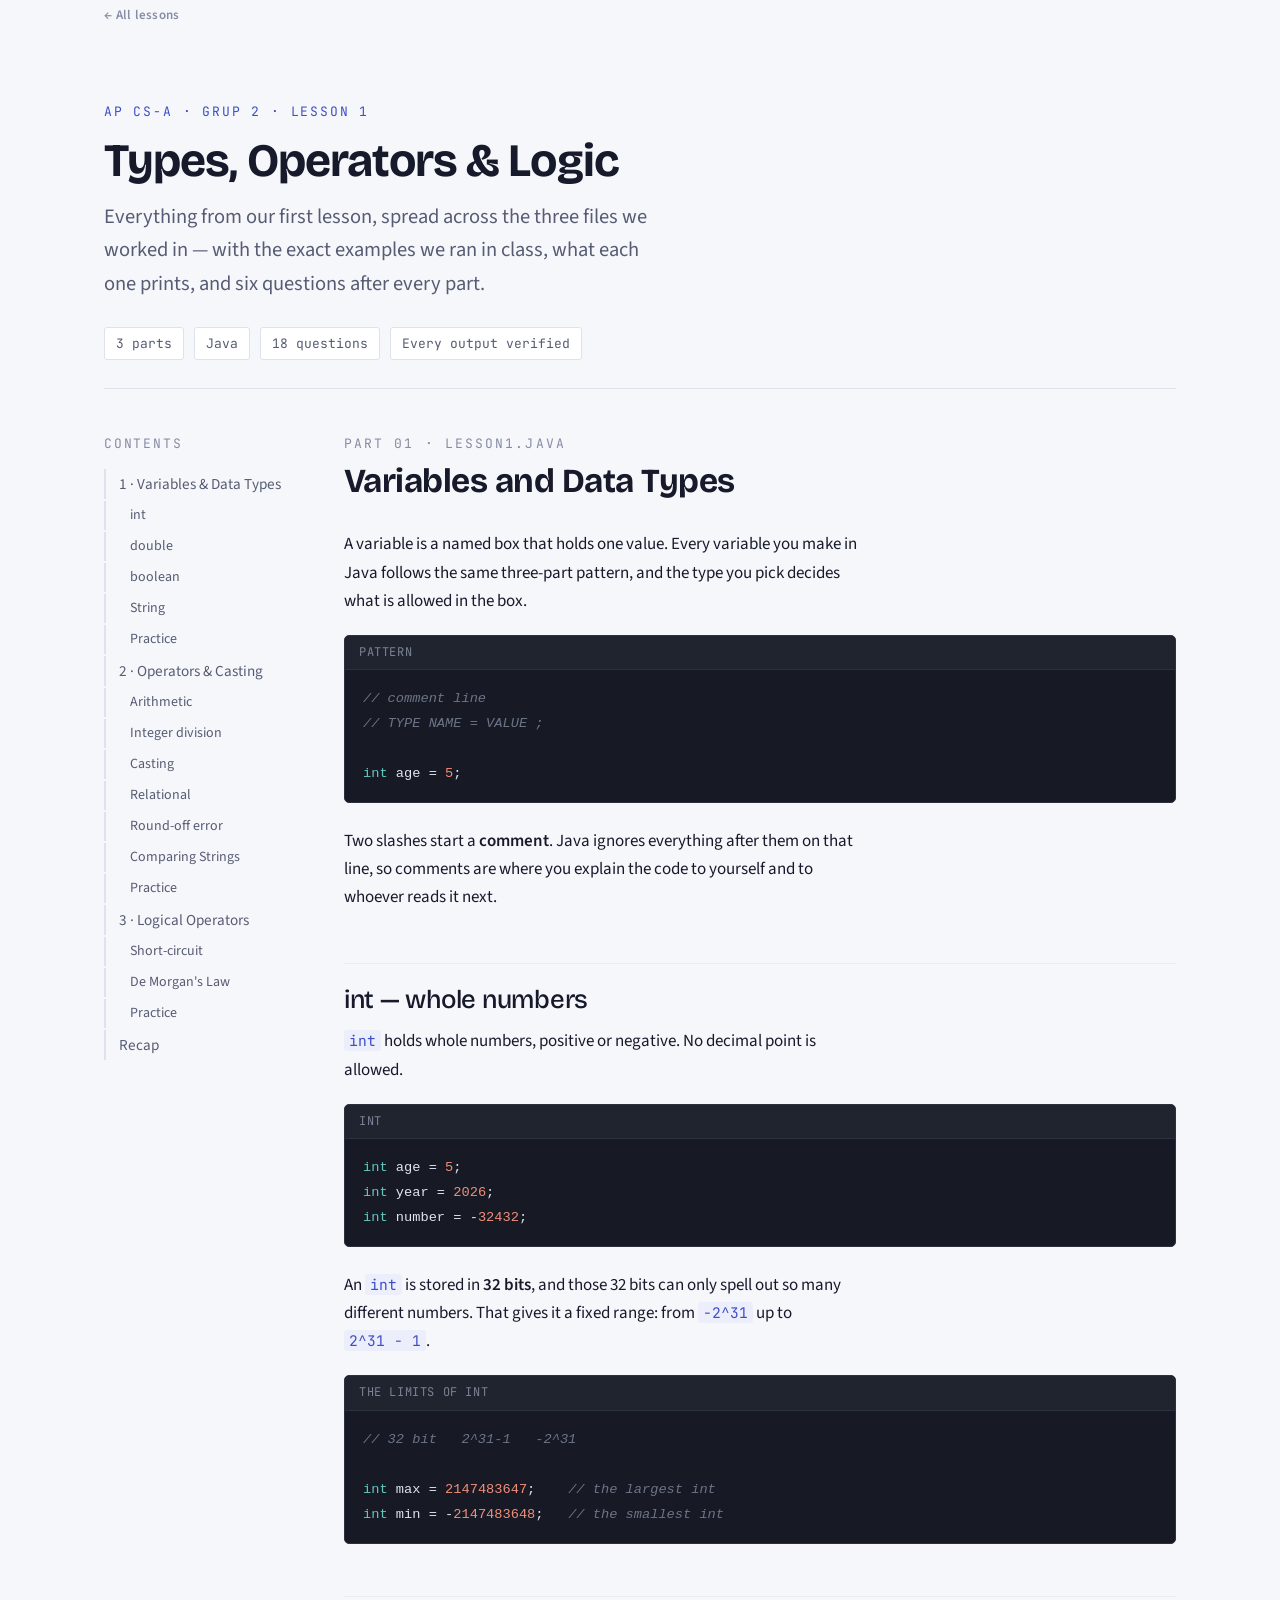
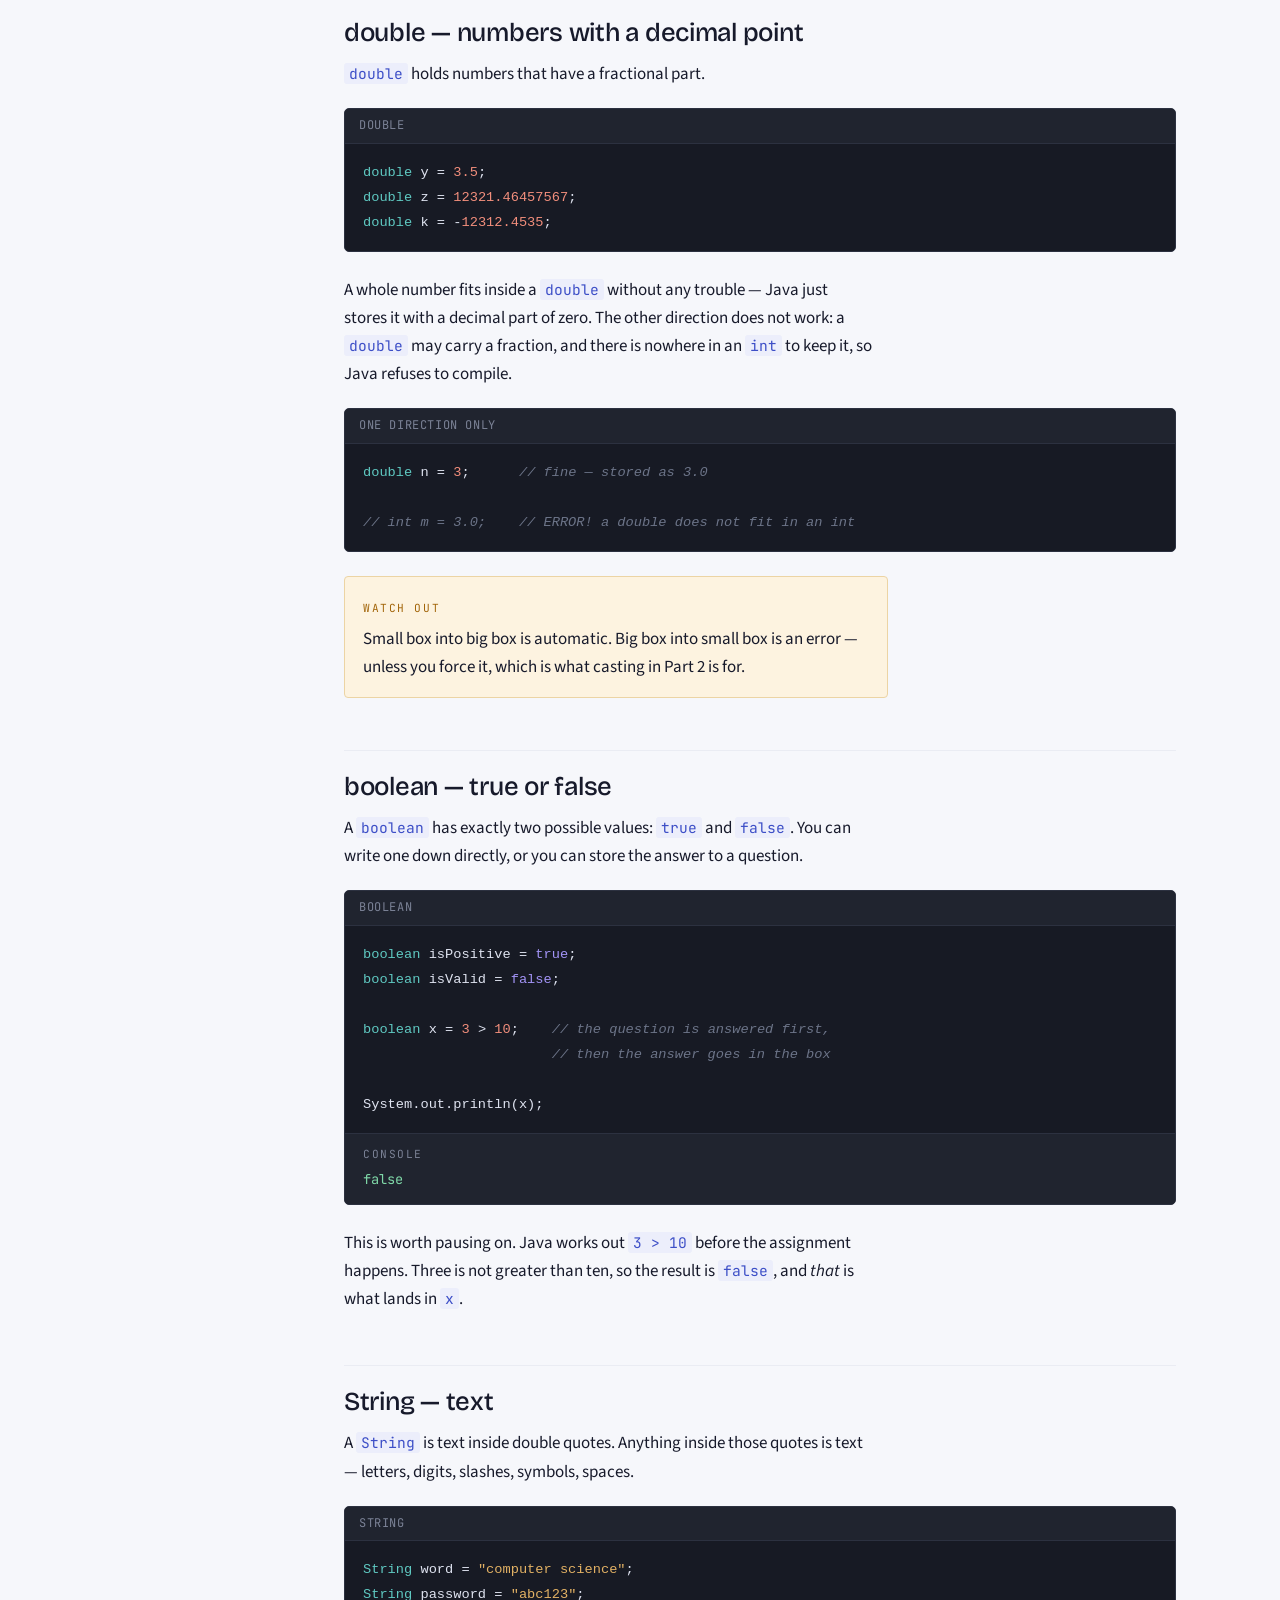
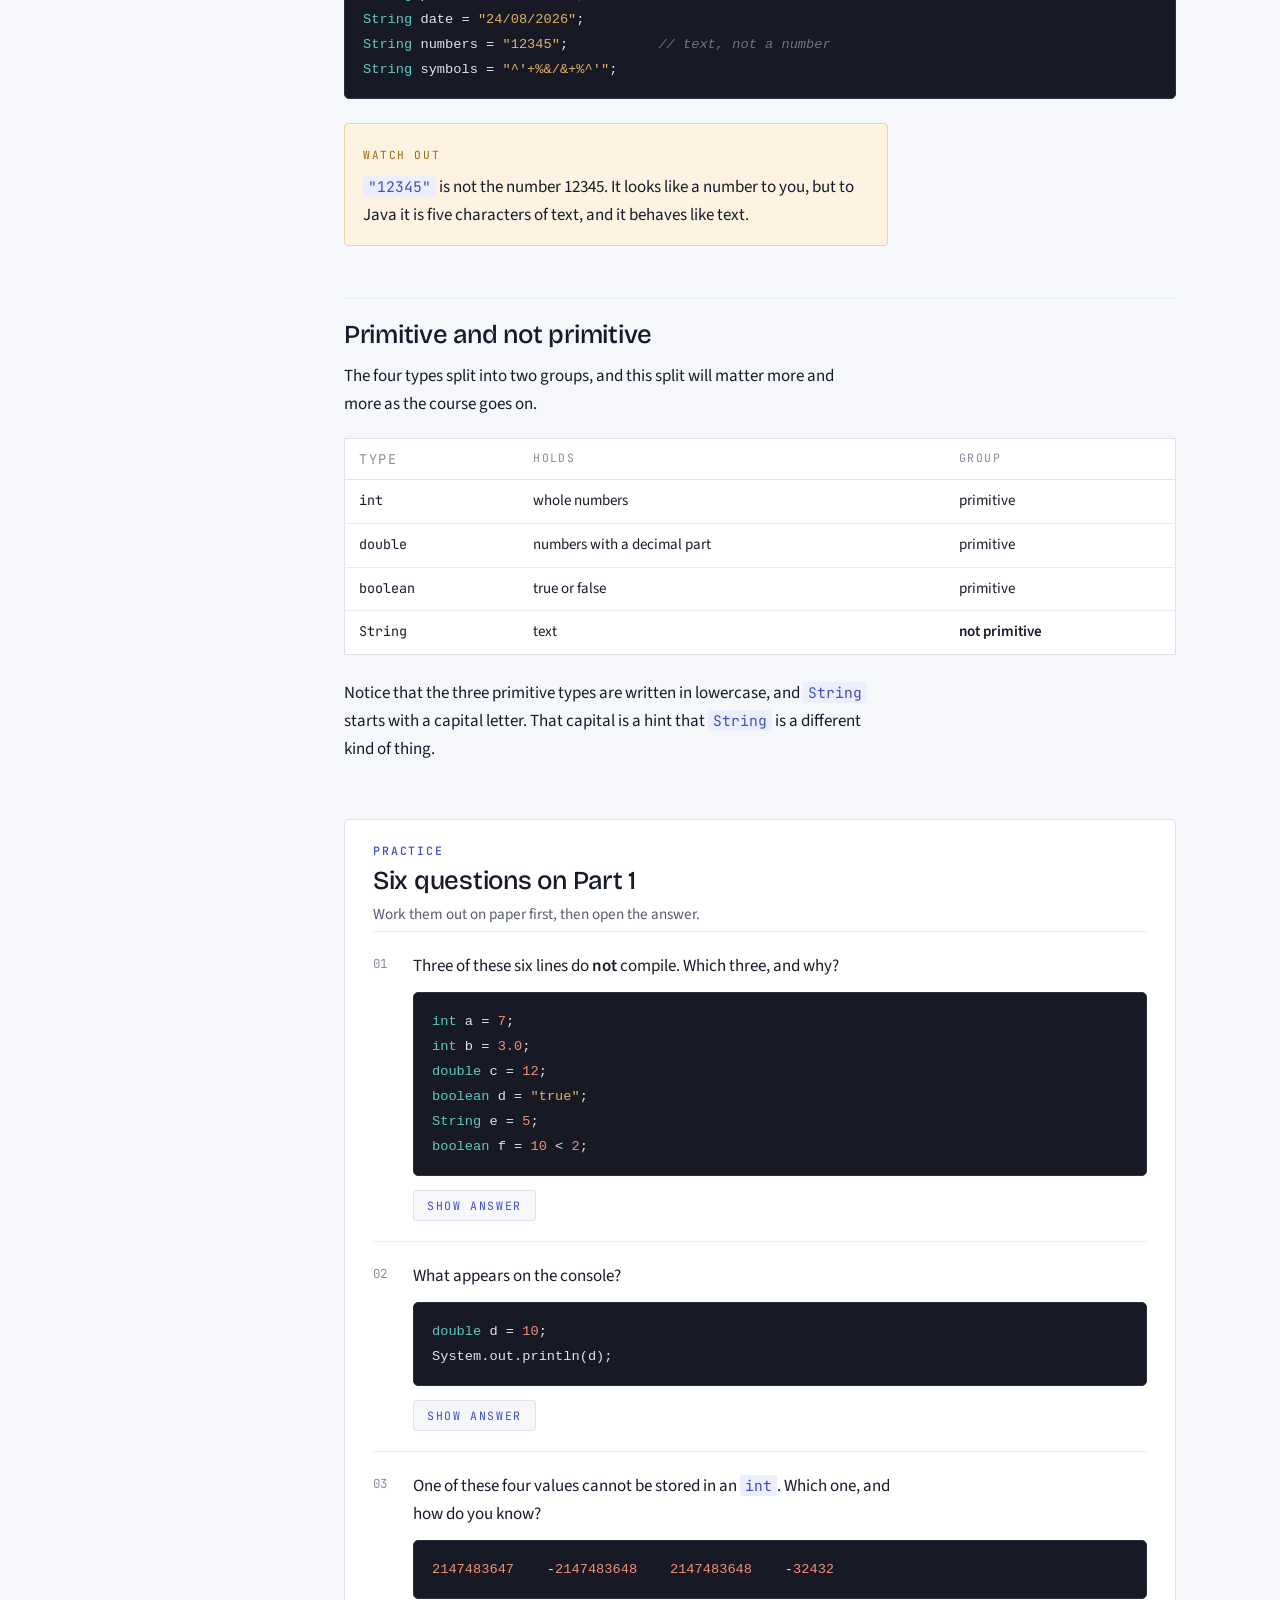
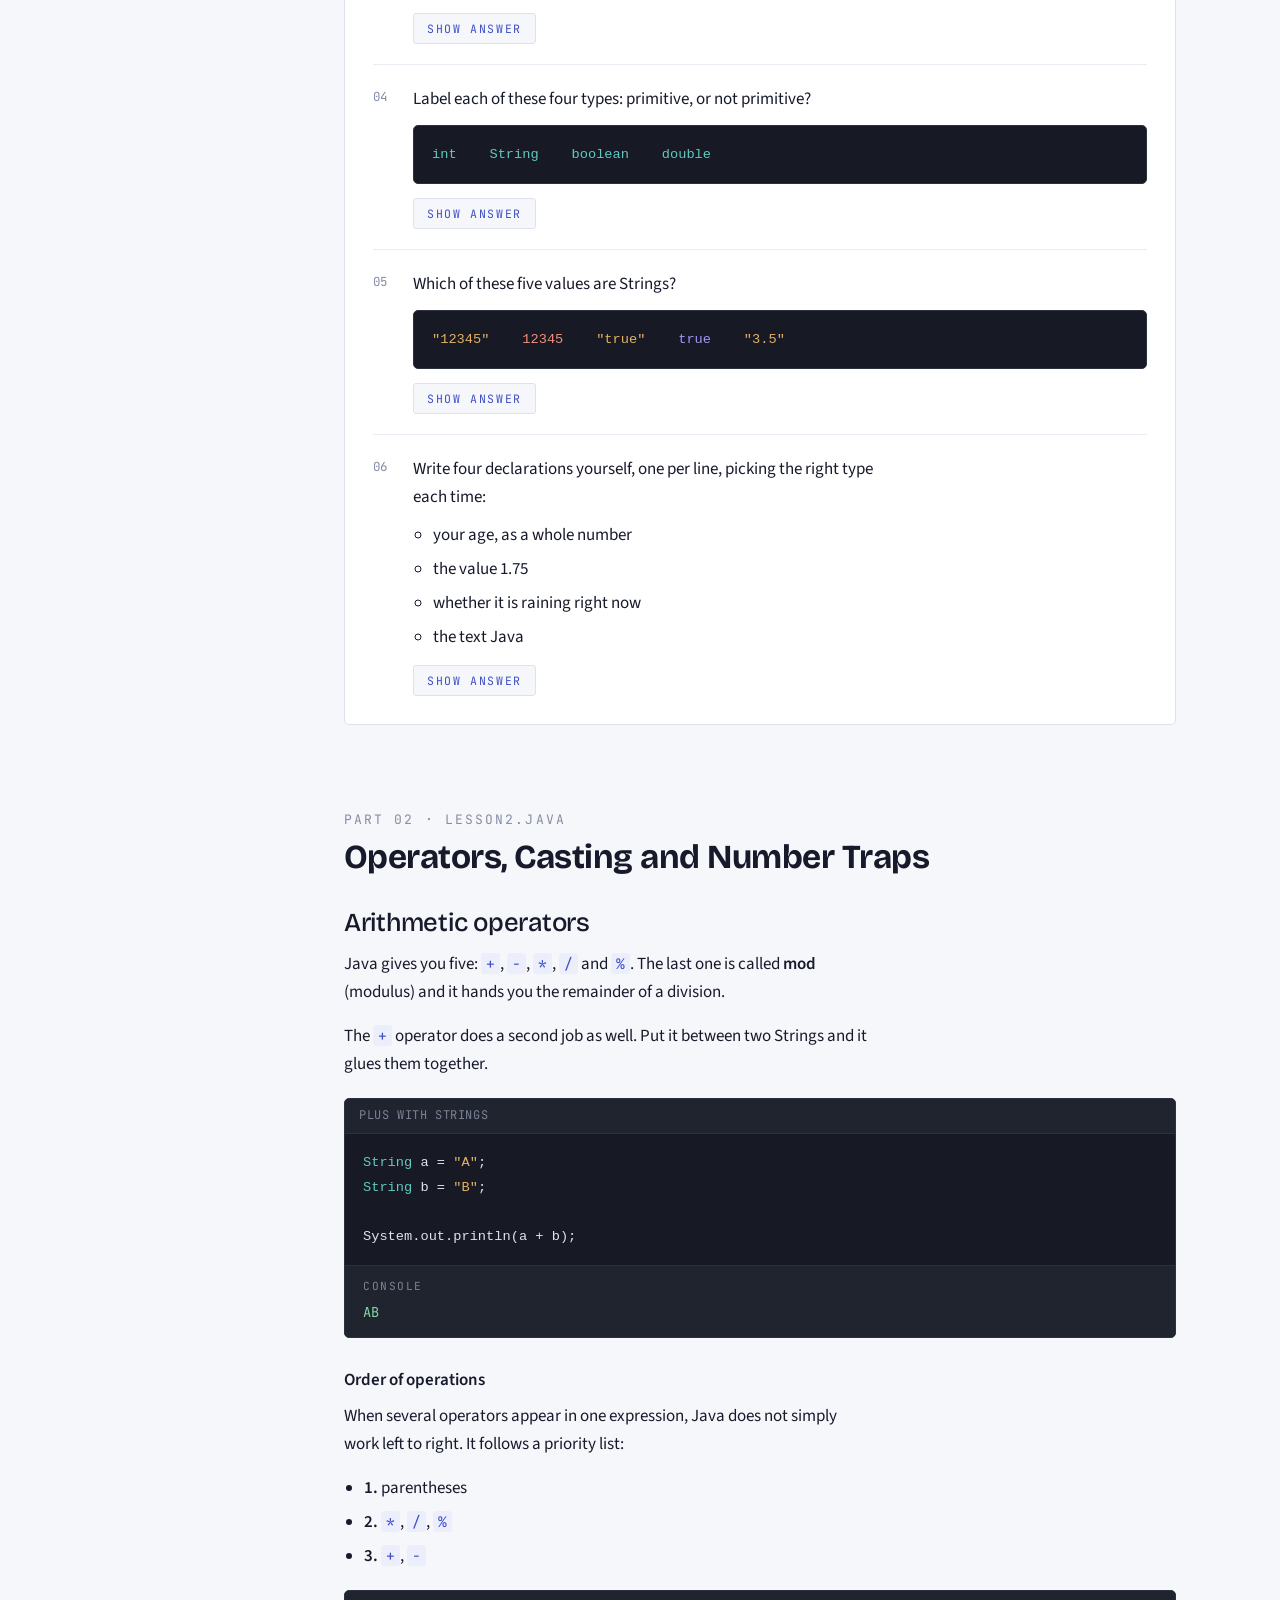
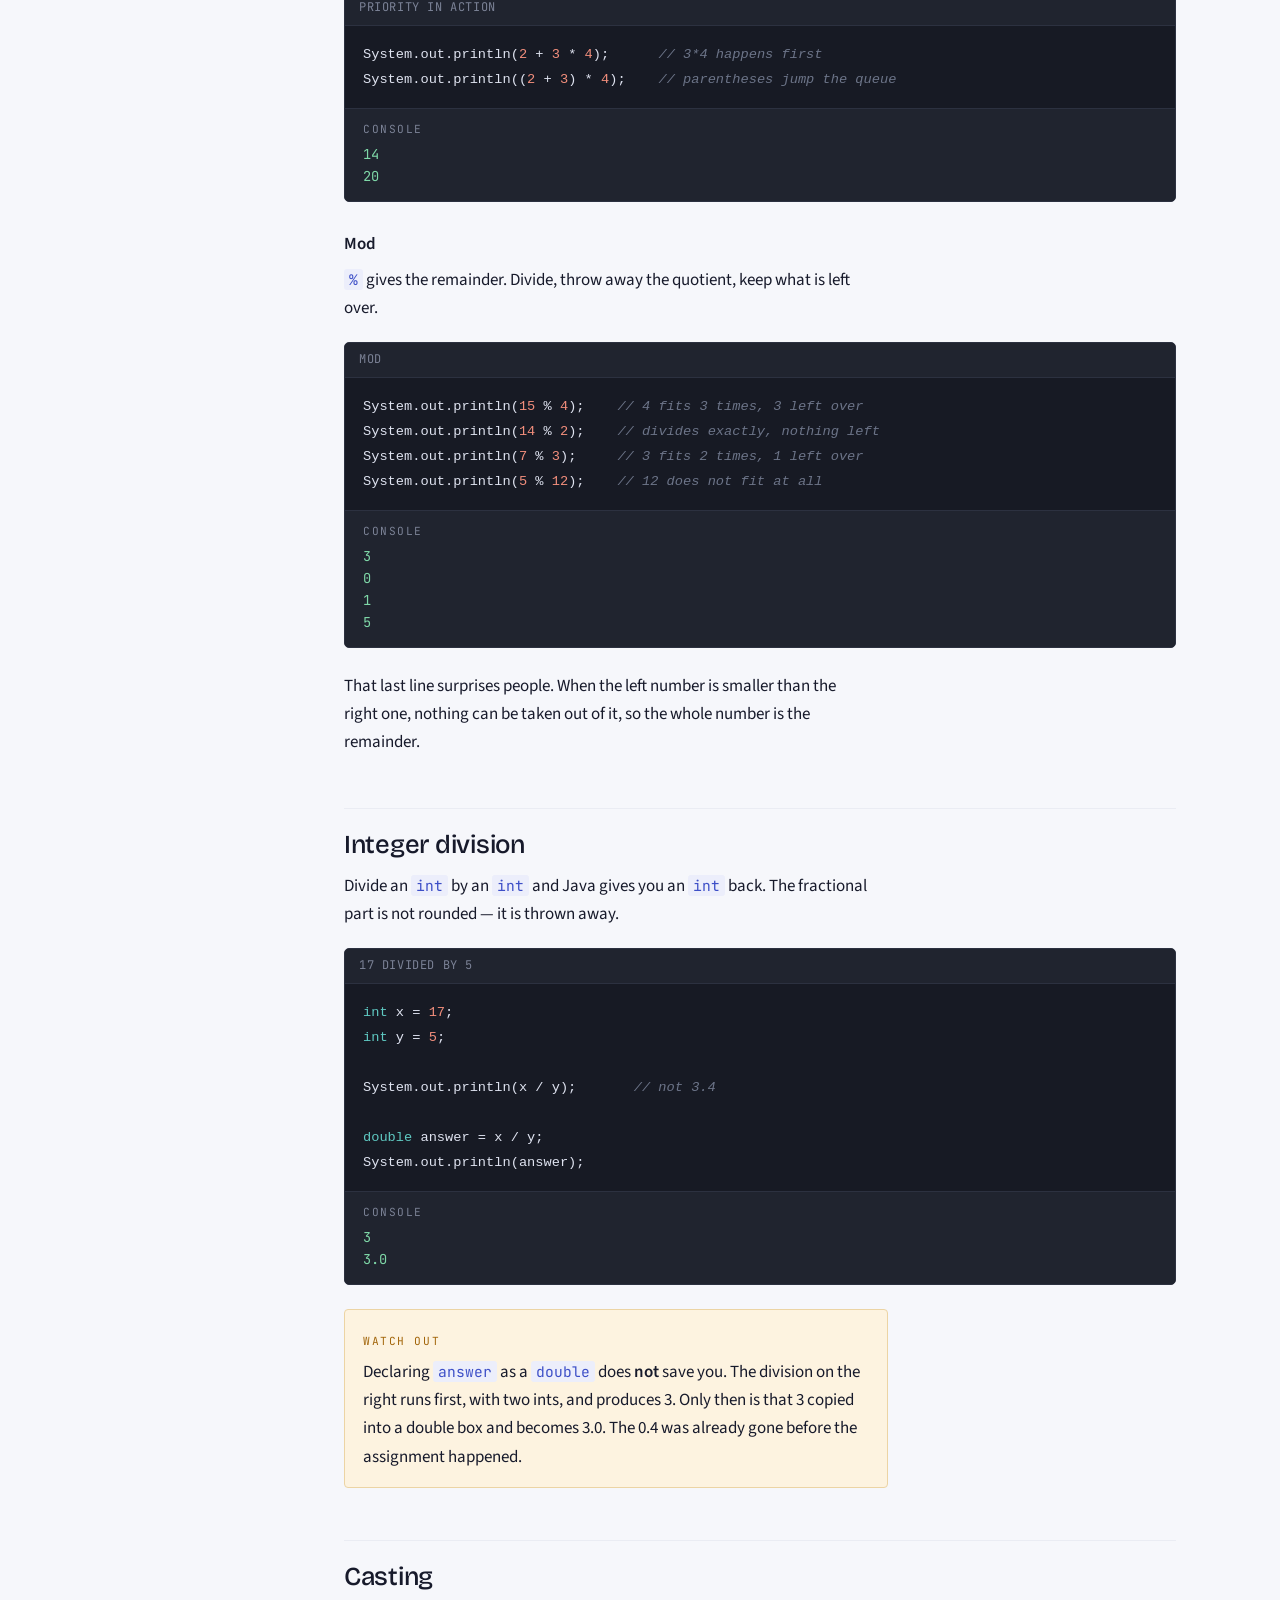
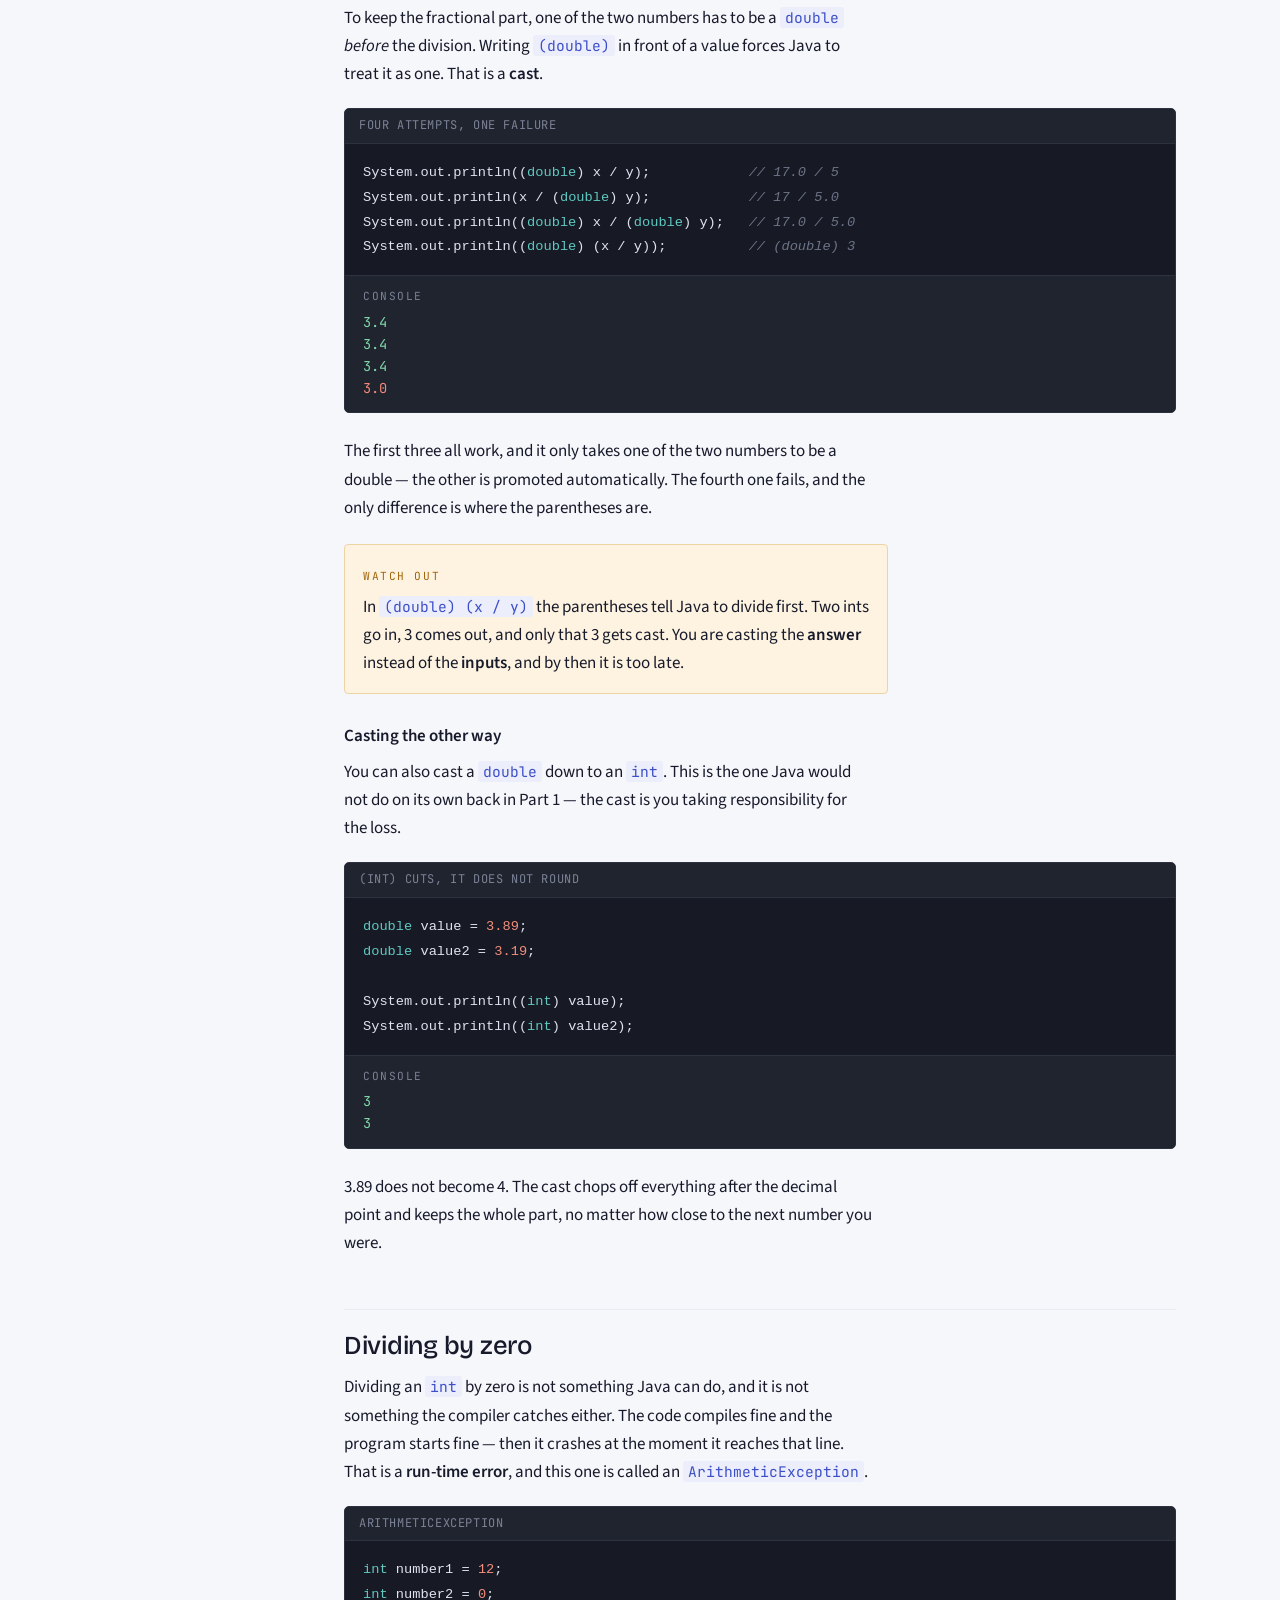
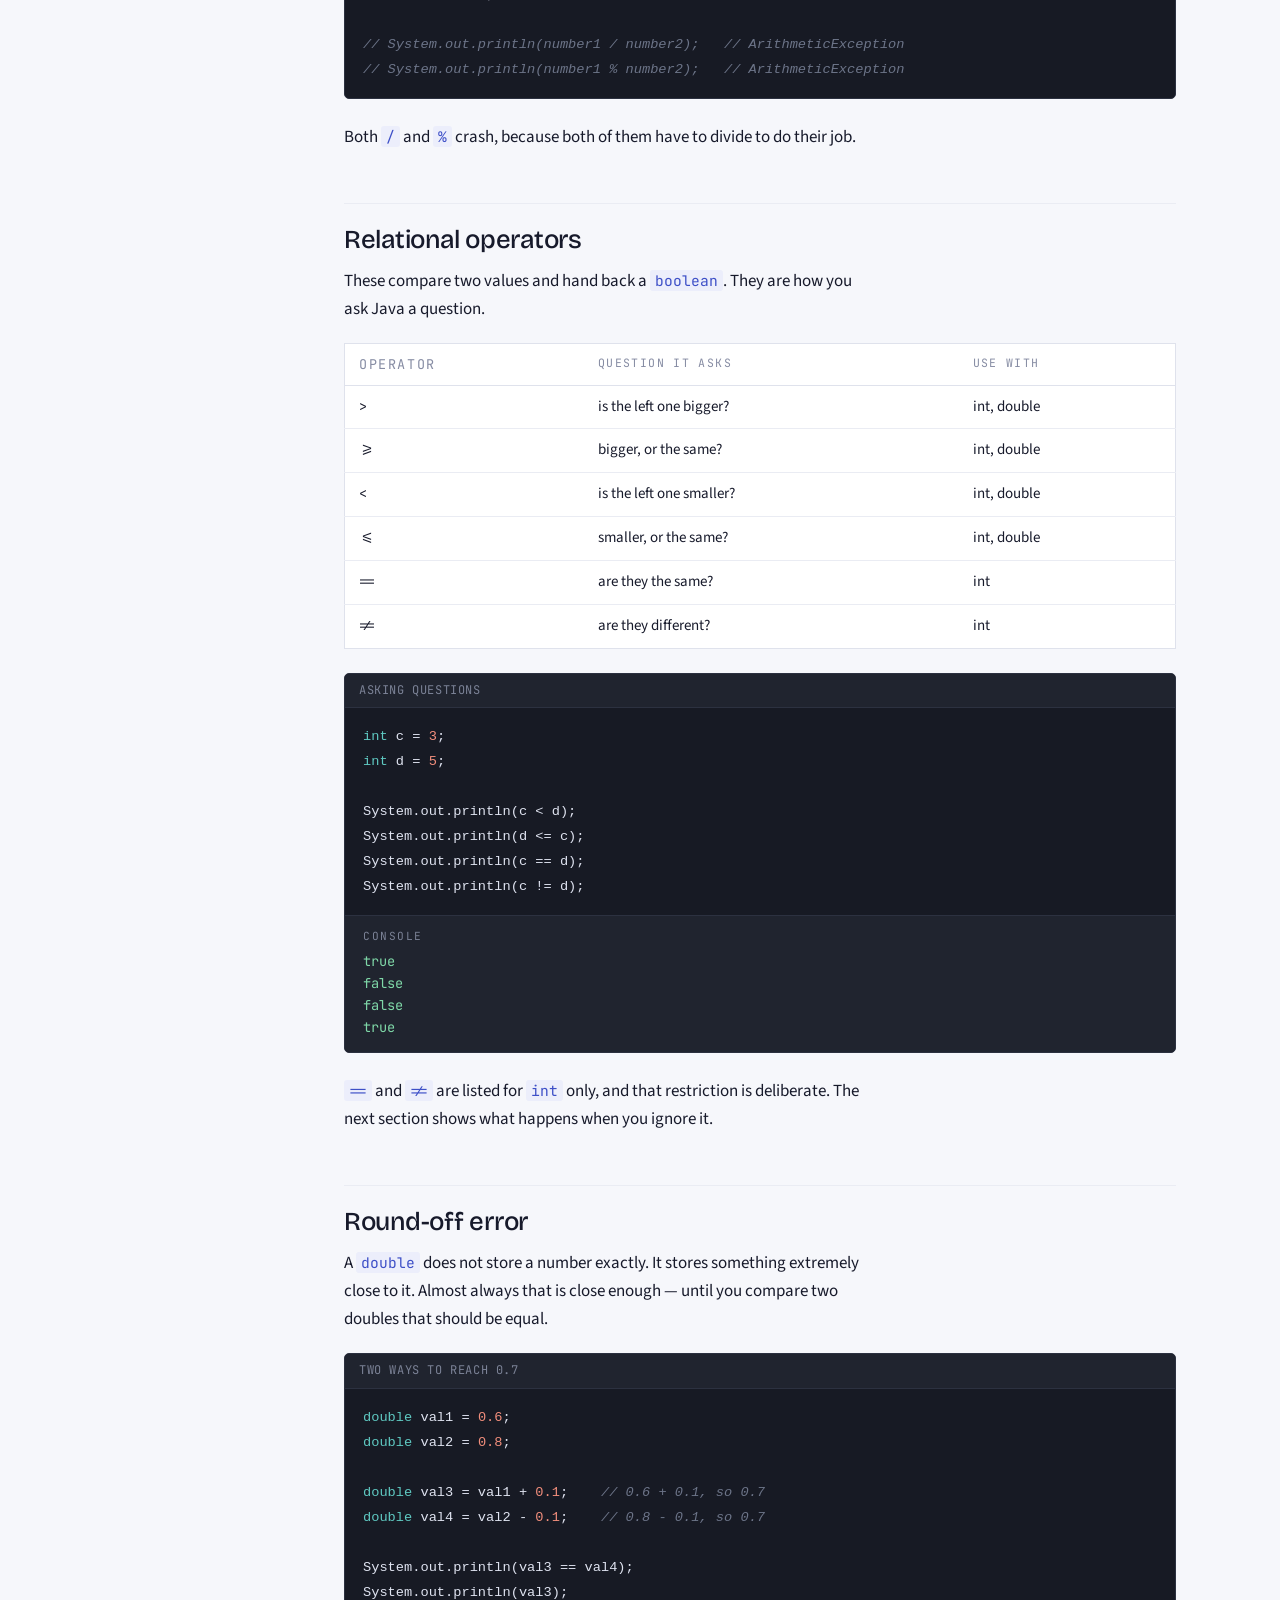
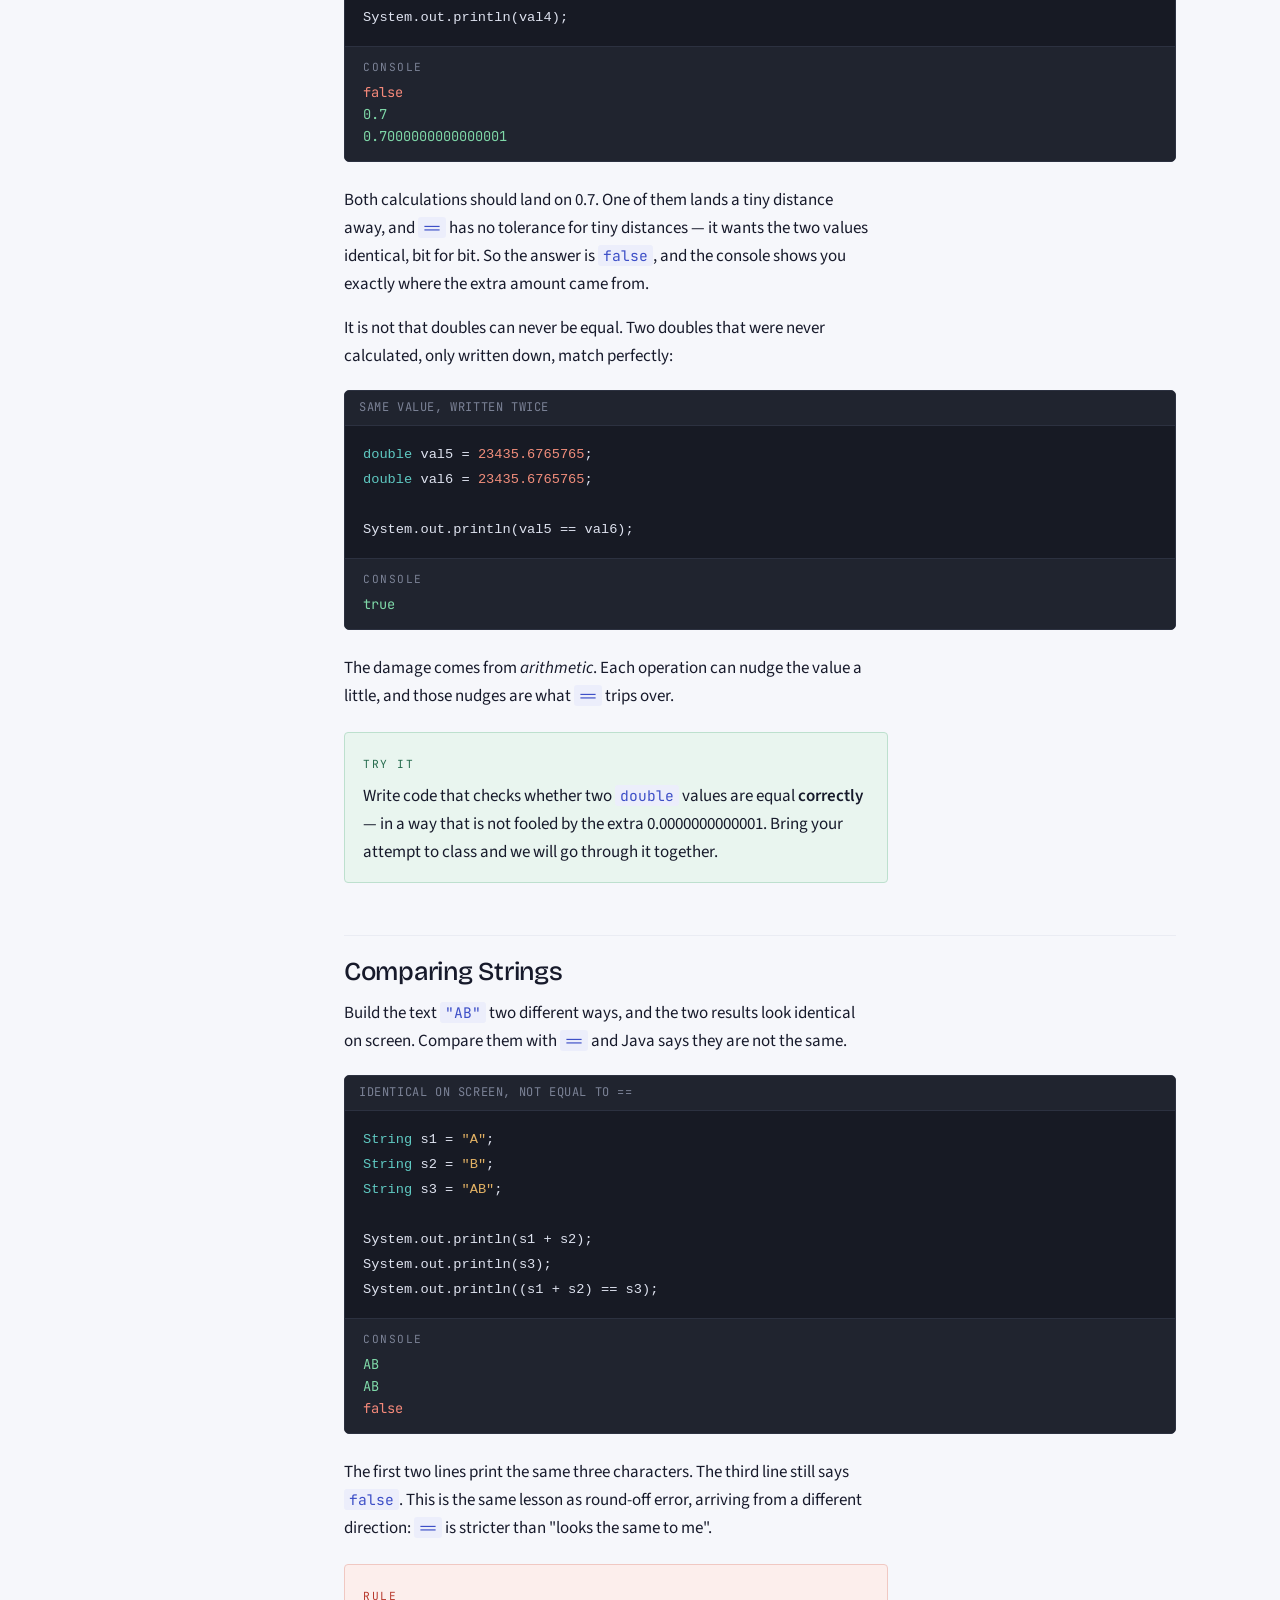
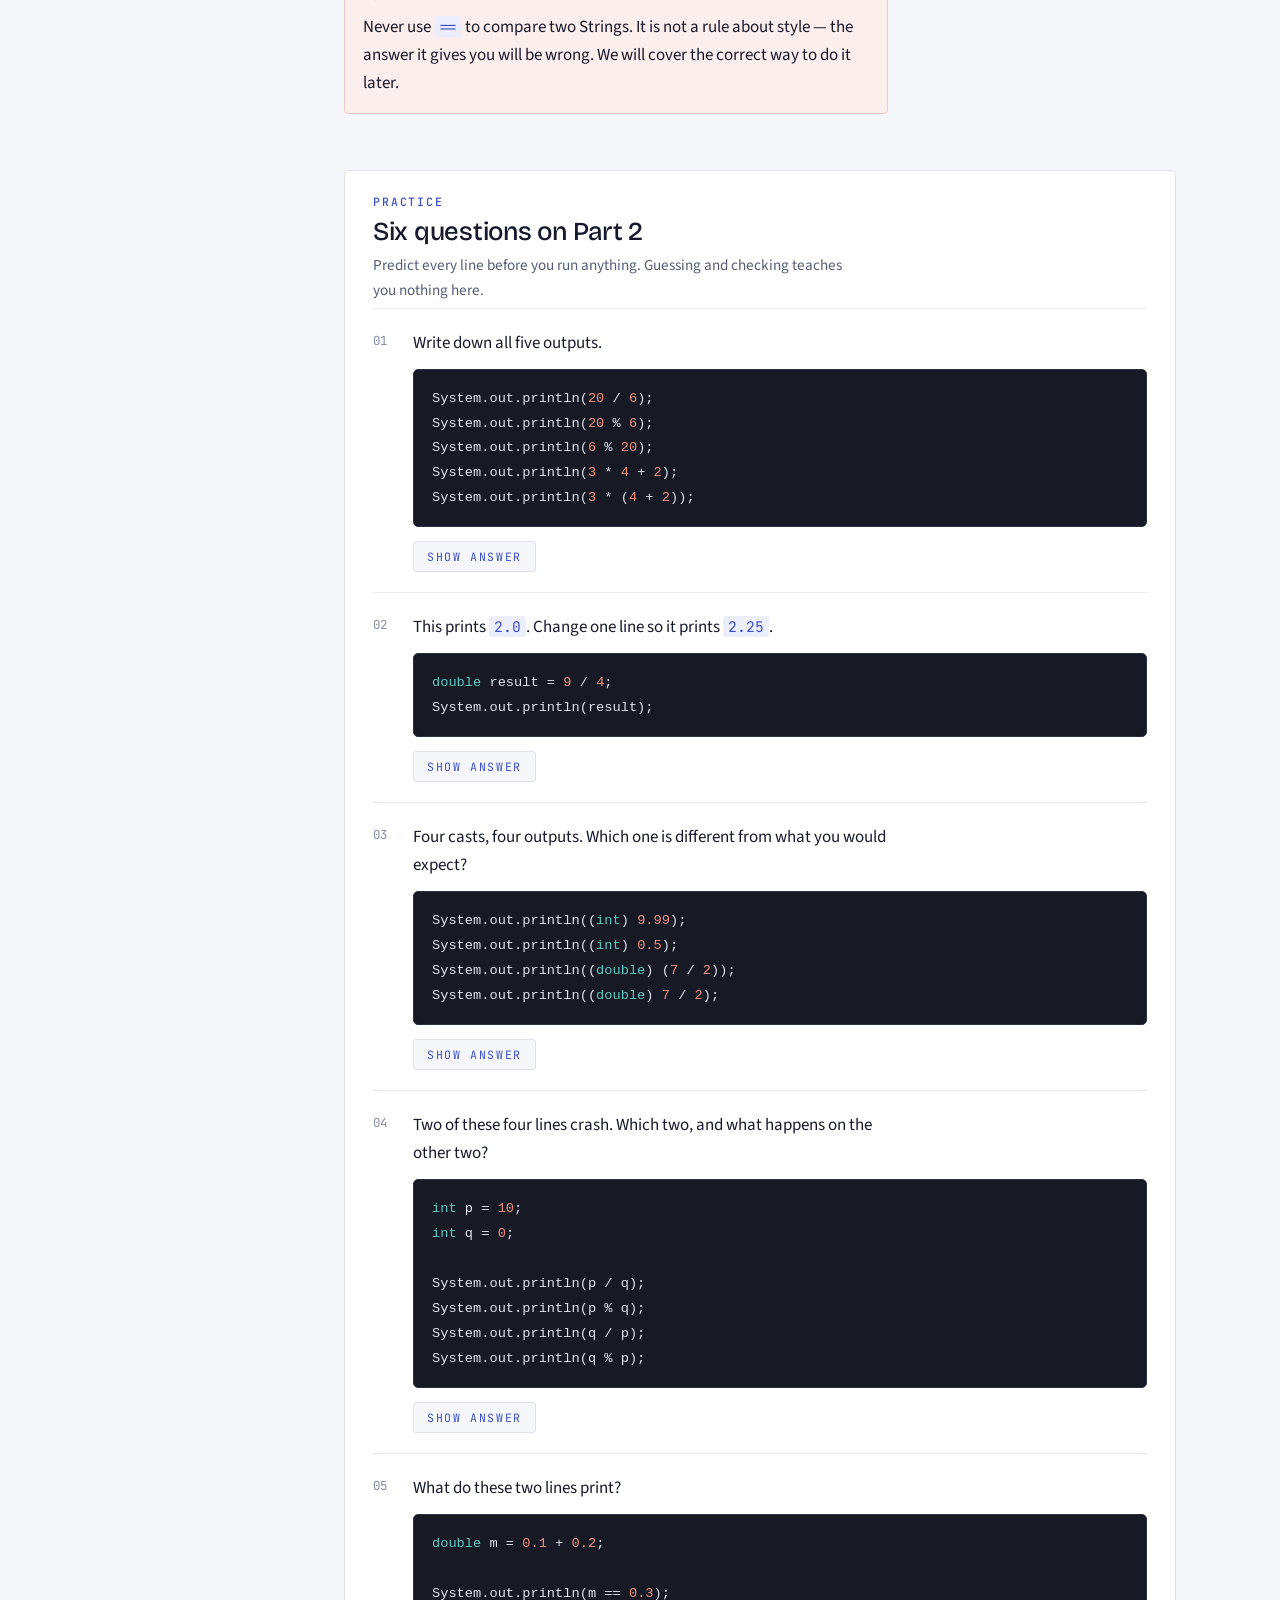
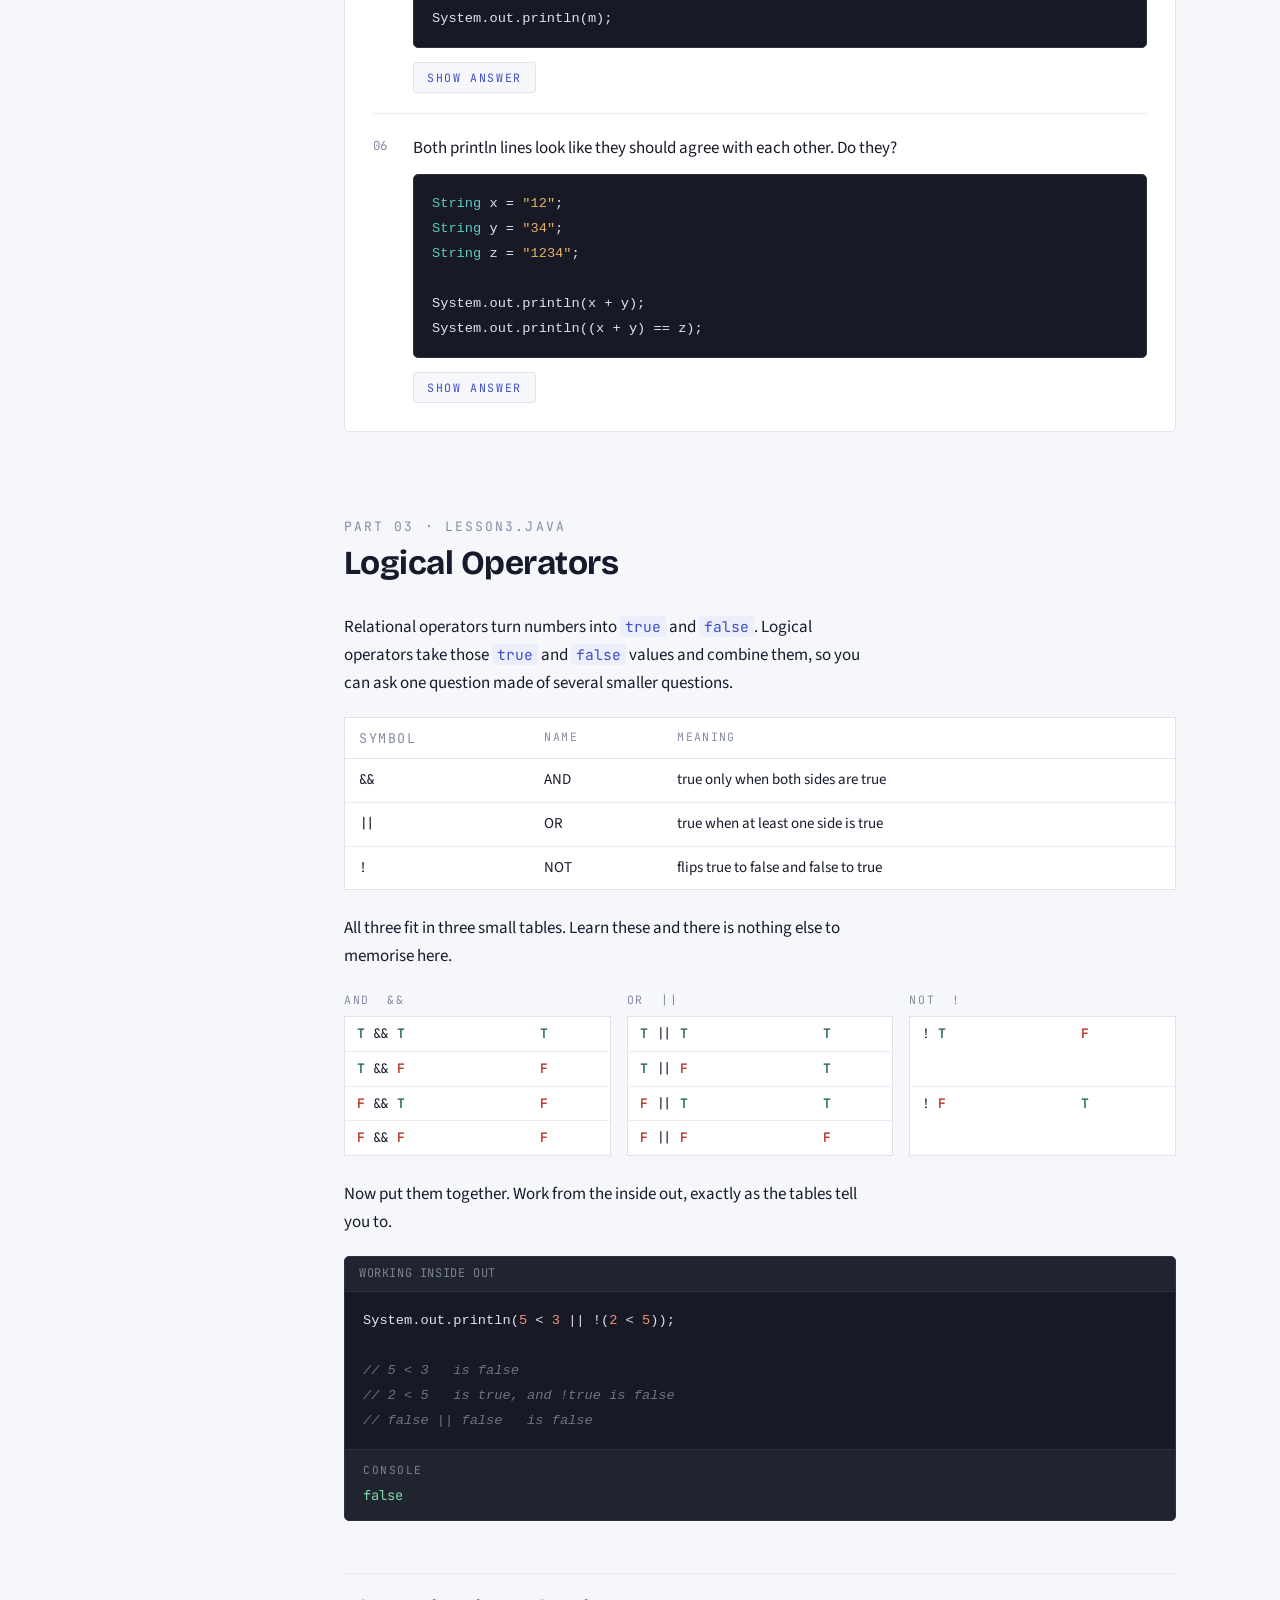
==== docs/lesson1.html @ 8ae01baf "Ders 2 web sayfasi ve site yapisini derslere gore ayir Grup 1 icin Lesson4/5/6 kaynaklarini ekle ve " ====
<!doctype html>
<html lang="en">
<head>
<meta charset="utf-8">
<meta name="viewport" content="width=device-width, initial-scale=1">
<meta name="description" content="AP CS-A Grup 2 — Lesson 1: Java data types, operators, casting, round-off error and logical operators, with practice questions.">
<link rel="icon" href='data:image/svg+xml,<svg xmlns="http://www.w3.org/2000/svg" viewBox="0 0 100 100"><text y=".9em" font-size="90">%E2%98%95</text></svg>'>
<title>Lesson 1 · Types, Operators &amp; Logic — AP CS-A Grup 2</title>
<link rel="preconnect" href="https://fonts.googleapis.com">
<link rel="preconnect" href="https://fonts.gstatic.com" crossorigin>
<link rel="stylesheet" href="https://fonts.googleapis.com/css2?family=Bricolage+Grotesque:opsz,wght@12..96,500;12..96,700&family=Source+Sans+3:ital,wght@0,400;0,600;1,400&family=JetBrains+Mono:wght@400;700&display=swap">

<link rel="stylesheet" href="style.css">

</head>
<body>

<div class="wrap">

  <a class="backlink" href="./">← All lessons</a>

  <header class="masthead">
    <p class="eyebrow">AP CS-A · Grup 2 · Lesson 1</p>
    <h1>Types, Operators &amp; Logic</h1>
    <p class="deck">Everything from our first lesson, spread across the three files we worked in — with the exact examples we ran in class, what each one prints, and six questions after every part.</p>
    <ul class="facts">
      <li>3 parts</li>
      <li>Java</li>
      <li>18 questions</li>
      <li>Every output verified</li>
    </ul>
  </header>

  <div class="layout">

    <nav class="toc" aria-label="Contents">
      <h2>Contents</h2>
      <ol>
        <li><a href="#l1">1 · Variables &amp; Data Types</a></li>
        <li><a class="sub" href="#l1-int">int</a></li>
        <li><a class="sub" href="#l1-double">double</a></li>
        <li><a class="sub" href="#l1-boolean">boolean</a></li>
        <li><a class="sub" href="#l1-string">String</a></li>
        <li><a class="sub" href="#p1">Practice</a></li>
        <li><a href="#l2">2 · Operators &amp; Casting</a></li>
        <li><a class="sub" href="#l2-arith">Arithmetic</a></li>
        <li><a class="sub" href="#l2-div">Integer division</a></li>
        <li><a class="sub" href="#l2-cast">Casting</a></li>
        <li><a class="sub" href="#l2-rel">Relational</a></li>
        <li><a class="sub" href="#l2-round">Round-off error</a></li>
        <li><a class="sub" href="#l2-str">Comparing Strings</a></li>
        <li><a class="sub" href="#p2">Practice</a></li>
        <li><a href="#l3">3 · Logical Operators</a></li>
        <li><a class="sub" href="#l3-short">Short-circuit</a></li>
        <li><a class="sub" href="#l3-morgan">De Morgan's Law</a></li>
        <li><a class="sub" href="#p3">Practice</a></li>
        <li><a href="#recap">Recap</a></li>
      </ol>
    </nav>

    <main>

      <!-- ============ LESSON 1 ============ -->
      <section class="lesson" id="l1">
        <div class="lesson-head">
          <span class="lesson-no">Part 01 · Lesson1.java</span>
          <h2 class="lesson-title">Variables and Data Types</h2>
        </div>

        <p>A variable is a named box that holds one value. Every variable you make in Java follows the same three-part pattern, and the type you pick decides what is allowed in the box.</p>

        <div class="ex">
          <div class="ex-head"><span>Pattern</span></div>
          <pre class="code"><code>// comment line
// TYPE NAME = VALUE ;

int age = 5;</code></pre>
        </div>

        <p>Two slashes start a <strong>comment</strong>. Java ignores everything after them on that line, so comments are where you explain the code to yourself and to whoever reads it next.</p>

        <h3 id="l1-int">int — whole numbers</h3>

        <p><code class="inl">int</code> holds whole numbers, positive or negative. No decimal point is allowed.</p>

        <div class="ex">
          <div class="ex-head"><span>int</span></div>
          <pre class="code"><code>int age = 5;
int year = 2026;
int number = -32432;</code></pre>
        </div>

        <p>An <code class="inl">int</code> is stored in <strong>32 bits</strong>, and those 32 bits can only spell out so many different numbers. That gives it a fixed range: from <code class="inl">-2^31</code> up to <code class="inl">2^31 - 1</code>.</p>

        <div class="ex">
          <div class="ex-head"><span>The limits of int</span></div>
          <pre class="code"><code>// 32 bit   2^31-1   -2^31

int max = 2147483647;    // the largest int
int min = -2147483648;   // the smallest int</code></pre>
        </div>

        <h3 id="l1-double">double — numbers with a decimal point</h3>

        <p><code class="inl">double</code> holds numbers that have a fractional part.</p>

        <div class="ex">
          <div class="ex-head"><span>double</span></div>
          <pre class="code"><code>double y = 3.5;
double z = 12321.46457567;
double k = -12312.4535;</code></pre>
        </div>

        <p>A whole number fits inside a <code class="inl">double</code> without any trouble — Java just stores it with a decimal part of zero. The other direction does not work: a <code class="inl">double</code> may carry a fraction, and there is nowhere in an <code class="inl">int</code> to keep it, so Java refuses to compile.</p>

        <div class="ex">
          <div class="ex-head"><span>One direction only</span></div>
          <pre class="code"><code>double n = 3;      // fine — stored as 3.0

// int m = 3.0;    // ERROR! a double does not fit in an int</code></pre>
        </div>

        <div class="note note--trap">
          <span class="tag">Watch out</span>
          <p>Small box into big box is automatic. Big box into small box is an error — unless you force it, which is what casting in Part 2 is for.</p>
        </div>

        <h3 id="l1-boolean">boolean — true or false</h3>

        <p>A <code class="inl">boolean</code> has exactly two possible values: <code class="inl">true</code> and <code class="inl">false</code>. You can write one down directly, or you can store the answer to a question.</p>

        <div class="ex">
          <div class="ex-head"><span>boolean</span></div>
          <pre class="code"><code>boolean isPositive = true;
boolean isValid = false;

boolean x = 3 &gt; 10;    // the question is answered first,
                       // then the answer goes in the box

System.out.println(x);</code></pre>
          <div class="out"><span class="out-label">Console</span><pre>false</pre></div>
        </div>

        <p>This is worth pausing on. Java works out <code class="inl">3 &gt; 10</code> before the assignment happens. Three is not greater than ten, so the result is <code class="inl">false</code>, and <em>that</em> is what lands in <code class="inl">x</code>.</p>

        <h3 id="l1-string">String — text</h3>

        <p>A <code class="inl">String</code> is text inside double quotes. Anything inside those quotes is text — letters, digits, slashes, symbols, spaces.</p>

        <div class="ex">
          <div class="ex-head"><span>String</span></div>
          <pre class="code"><code>String word = "computer science";
String password = "abc123";
String date = "24/08/2026";
String numbers = "12345";           // text, not a number
String symbols = "^'+%&amp;/&amp;+%^'";</code></pre>
        </div>

        <div class="note note--trap">
          <span class="tag">Watch out</span>
          <p><code class="inl">"12345"</code> is not the number 12345. It looks like a number to you, but to Java it is five characters of text, and it behaves like text.</p>
        </div>

        <h3>Primitive and not primitive</h3>

        <p>The four types split into two groups, and this split will matter more and more as the course goes on.</p>

        <div class="scroll">
          <table>
            <thead>
              <tr><th class="mono">Type</th><th>Holds</th><th>Group</th></tr>
            </thead>
            <tbody>
              <tr><td class="mono">int</td><td>whole numbers</td><td>primitive</td></tr>
              <tr><td class="mono">double</td><td>numbers with a decimal part</td><td>primitive</td></tr>
              <tr><td class="mono">boolean</td><td>true or false</td><td>primitive</td></tr>
              <tr><td class="mono">String</td><td>text</td><td><strong>not primitive</strong></td></tr>
            </tbody>
          </table>
        </div>

        <p>Notice that the three primitive types are written in lowercase, and <code class="inl">String</code> starts with a capital letter. That capital is a hint that <code class="inl">String</code> is a different kind of thing.</p>

        <div class="practice" id="p1">
          <h3 class="practice-title"><span class="practice-eyebrow">Practice</span>Six questions on Part 1</h3>
          <p class="practice-lede">Work them out on paper first, then open the answer.</p>

          <ol class="qs">
            <li>
              <p>Three of these six lines do <strong>not</strong> compile. Which three, and why?</p>
              <div class="ex">
                <pre class="code"><code>int a = 7;
int b = 3.0;
double c = 12;
boolean d = "true";
String e = 5;
boolean f = 10 &lt; 2;</code></pre>
              </div>
              <details class="ans">
                <summary>Show answer</summary>
                <div class="ans-body">
                  <p><span class="outline">b, d and e fail.</span></p>
                  <ul class="plain">
                    <li><code class="inl">int b = 3.0;</code> — a double does not fit into an int.</li>
                    <li><code class="inl">boolean d = "true";</code> — <code class="inl">"true"</code> is in quotes, so it is text, not the boolean <code class="inl">true</code>.</li>
                    <li><code class="inl">String e = 5;</code> — 5 is a number, and a String box only takes text.</li>
                  </ul>
                  <p>The other three are fine. <code class="inl">c</code> holds 12.0, and <code class="inl">f</code> holds the answer to the question, which is <code class="inl">false</code>.</p>
                </div>
              </details>
            </li>

            <li>
              <p>What appears on the console?</p>
              <div class="ex">
                <pre class="code"><code>double d = 10;
System.out.println(d);</code></pre>
              </div>
              <details class="ans">
                <summary>Show answer</summary>
                <div class="ans-body">
                  <p><span class="outline">10.0</span></p>
                  <p>A whole number goes into a double without complaint, and Java stores it with a decimal part of zero.</p>
                </div>
              </details>
            </li>

            <li>
              <p>One of these four values cannot be stored in an <code class="inl">int</code>. Which one, and how do you know?</p>
              <div class="ex">
                <pre class="code"><code>2147483647    -2147483648    2147483648    -32432</code></pre>
              </div>
              <details class="ans">
                <summary>Show answer</summary>
                <div class="ans-body">
                  <p><span class="outline">2147483648</span></p>
                  <p>It is one past the top of the range. The largest int is 2147483647, and the smallest is -2147483648 — so the negative one on this list is still legal.</p>
                </div>
              </details>
            </li>

            <li>
              <p>Label each of these four types: primitive, or not primitive?</p>
              <div class="ex">
                <pre class="code"><code>int    String    boolean    double</code></pre>
              </div>
              <details class="ans">
                <summary>Show answer</summary>
                <div class="ans-body">
                  <p><span class="outline">int, boolean, double are primitive. String is not.</span></p>
                  <p>The lowercase spelling is the giveaway: the three primitive types are lowercase, and <code class="inl">String</code> takes a capital letter.</p>
                </div>
              </details>
            </li>

            <li>
              <p>Which of these five values are Strings?</p>
              <div class="ex">
                <pre class="code"><code>"12345"    12345    "true"    true    "3.5"</code></pre>
              </div>
              <details class="ans">
                <summary>Show answer</summary>
                <div class="ans-body">
                  <p><span class="outline">"12345", "true" and "3.5"</span></p>
                  <p>Double quotes decide it, and nothing else does. Without the quotes, <code class="inl">12345</code> is an int, <code class="inl">true</code> is a boolean — and <code class="inl">"3.5"</code> is text even though it reads like a double.</p>
                </div>
              </details>
            </li>

            <li>
              <p>Write four declarations yourself, one per line, picking the right type each time:</p>
              <ul class="plain">
                <li>your age, as a whole number</li>
                <li>the value 1.75</li>
                <li>whether it is raining right now</li>
                <li>the text Java</li>
              </ul>
              <details class="ans">
                <summary>Show answer</summary>
                <div class="ans-body">
                  <div class="ex">
                    <pre class="code"><code>int age = 16;
double height = 1.75;
boolean isRaining = false;
String language = "Java";</code></pre>
                  </div>
                  <p>The names are yours to choose — the types are not. It has to be <code class="inl">int</code>, <code class="inl">double</code>, <code class="inl">boolean</code>, <code class="inl">String</code>, in that order.</p>
                </div>
              </details>
            </li>
          </ol>
        </div>
      </section>

      <!-- ============ LESSON 2 ============ -->
      <section class="lesson" id="l2">
        <div class="lesson-head">
          <span class="lesson-no">Part 02 · Lesson2.java</span>
          <h2 class="lesson-title">Operators, Casting and Number Traps</h2>
        </div>

        <h3 id="l2-arith">Arithmetic operators</h3>

        <p>Java gives you five: <code class="inl">+</code>, <code class="inl">-</code>, <code class="inl">*</code>, <code class="inl">/</code> and <code class="inl">%</code>. The last one is called <strong>mod</strong> (modulus) and it hands you the remainder of a division.</p>

        <p>The <code class="inl">+</code> operator does a second job as well. Put it between two Strings and it glues them together.</p>

        <div class="ex">
          <div class="ex-head"><span>Plus with Strings</span></div>
          <pre class="code"><code>String a = "A";
String b = "B";

System.out.println(a + b);</code></pre>
          <div class="out"><span class="out-label">Console</span><pre>AB</pre></div>
        </div>

        <h4>Order of operations</h4>

        <p>When several operators appear in one expression, Java does not simply work left to right. It follows a priority list:</p>

        <ul class="plain">
          <li><strong>1.</strong> parentheses</li>
          <li><strong>2.</strong> <code class="inl">*</code>, <code class="inl">/</code>, <code class="inl">%</code></li>
          <li><strong>3.</strong> <code class="inl">+</code>, <code class="inl">-</code></li>
        </ul>

        <div class="ex">
          <div class="ex-head"><span>Priority in action</span></div>
          <pre class="code"><code>System.out.println(2 + 3 * 4);      // 3*4 happens first
System.out.println((2 + 3) * 4);    // parentheses jump the queue</code></pre>
          <div class="out"><span class="out-label">Console</span><pre>14
20</pre></div>
        </div>

        <h4>Mod</h4>

        <p><code class="inl">%</code> gives the remainder. Divide, throw away the quotient, keep what is left over.</p>

        <div class="ex">
          <div class="ex-head"><span>Mod</span></div>
          <pre class="code"><code>System.out.println(15 % 4);    // 4 fits 3 times, 3 left over
System.out.println(14 % 2);    // divides exactly, nothing left
System.out.println(7 % 3);     // 3 fits 2 times, 1 left over
System.out.println(5 % 12);    // 12 does not fit at all</code></pre>
          <div class="out"><span class="out-label">Console</span><pre>3
0
1
5</pre></div>
        </div>

        <p>That last line surprises people. When the left number is smaller than the right one, nothing can be taken out of it, so the whole number is the remainder.</p>

        <h3 id="l2-div">Integer division</h3>

        <p>Divide an <code class="inl">int</code> by an <code class="inl">int</code> and Java gives you an <code class="inl">int</code> back. The fractional part is not rounded — it is thrown away.</p>

        <div class="ex">
          <div class="ex-head"><span>17 divided by 5</span></div>
          <pre class="code"><code>int x = 17;
int y = 5;

System.out.println(x / y);       // not 3.4

double answer = x / y;
System.out.println(answer);</code></pre>
          <div class="out"><span class="out-label">Console</span><pre>3
3.0</pre></div>
        </div>

        <div class="note note--trap">
          <span class="tag">Watch out</span>
          <p>Declaring <code class="inl">answer</code> as a <code class="inl">double</code> does <strong>not</strong> save you. The division on the right runs first, with two ints, and produces 3. Only then is that 3 copied into a double box and becomes 3.0. The 0.4 was already gone before the assignment happened.</p>
        </div>

        <h3 id="l2-cast">Casting</h3>

        <p>To keep the fractional part, one of the two numbers has to be a <code class="inl">double</code> <em>before</em> the division. Writing <code class="inl">(double)</code> in front of a value forces Java to treat it as one. That is a <strong>cast</strong>.</p>

        <div class="ex">
          <div class="ex-head"><span>Four attempts, one failure</span></div>
          <pre class="code"><code>System.out.println((double) x / y);            // 17.0 / 5
System.out.println(x / (double) y);            // 17 / 5.0
System.out.println((double) x / (double) y);   // 17.0 / 5.0
System.out.println((double) (x / y));          // (double) 3</code></pre>
          <div class="out"><span class="out-label">Console</span><pre>3.4
3.4
3.4
<em>3.0</em></pre></div>
        </div>

        <p>The first three all work, and it only takes one of the two numbers to be a double — the other is promoted automatically. The fourth one fails, and the only difference is where the parentheses are.</p>

        <div class="note note--trap">
          <span class="tag">Watch out</span>
          <p>In <code class="inl">(double) (x / y)</code> the parentheses tell Java to divide first. Two ints go in, 3 comes out, and only that 3 gets cast. You are casting the <strong>answer</strong> instead of the <strong>inputs</strong>, and by then it is too late.</p>
        </div>

        <h4>Casting the other way</h4>

        <p>You can also cast a <code class="inl">double</code> down to an <code class="inl">int</code>. This is the one Java would not do on its own back in Part 1 — the cast is you taking responsibility for the loss.</p>

        <div class="ex">
          <div class="ex-head"><span>(int) cuts, it does not round</span></div>
          <pre class="code"><code>double value = 3.89;
double value2 = 3.19;

System.out.println((int) value);
System.out.println((int) value2);</code></pre>
          <div class="out"><span class="out-label">Console</span><pre>3
3</pre></div>
        </div>

        <p>3.89 does not become 4. The cast chops off everything after the decimal point and keeps the whole part, no matter how close to the next number you were.</p>

        <h3>Dividing by zero</h3>

        <p>Dividing an <code class="inl">int</code> by zero is not something Java can do, and it is not something the compiler catches either. The code compiles fine and the program starts fine — then it crashes at the moment it reaches that line. That is a <strong>run-time error</strong>, and this one is called an <code class="inl">ArithmeticException</code>.</p>

        <div class="ex">
          <div class="ex-head"><span>ArithmeticException</span></div>
          <pre class="code"><code>int number1 = 12;
int number2 = 0;

// System.out.println(number1 / number2);   // ArithmeticException
// System.out.println(number1 % number2);   // ArithmeticException</code></pre>
        </div>

        <p>Both <code class="inl">/</code> and <code class="inl">%</code> crash, because both of them have to divide to do their job.</p>

        <h3 id="l2-rel">Relational operators</h3>

        <p>These compare two values and hand back a <code class="inl">boolean</code>. They are how you ask Java a question.</p>

        <div class="scroll">
          <table>
            <thead>
              <tr><th class="mono">Operator</th><th>Question it asks</th><th>Use with</th></tr>
            </thead>
            <tbody>
              <tr><td class="mono">&gt;</td><td>is the left one bigger?</td><td>int, double</td></tr>
              <tr><td class="mono">&gt;=</td><td>bigger, or the same?</td><td>int, double</td></tr>
              <tr><td class="mono">&lt;</td><td>is the left one smaller?</td><td>int, double</td></tr>
              <tr><td class="mono">&lt;=</td><td>smaller, or the same?</td><td>int, double</td></tr>
              <tr><td class="mono">==</td><td>are they the same?</td><td>int</td></tr>
              <tr><td class="mono">!=</td><td>are they different?</td><td>int</td></tr>
            </tbody>
          </table>
        </div>

        <div class="ex">
          <div class="ex-head"><span>Asking questions</span></div>
          <pre class="code"><code>int c = 3;
int d = 5;

System.out.println(c &lt; d);
System.out.println(d &lt;= c);
System.out.println(c == d);
System.out.println(c != d);</code></pre>
          <div class="out"><span class="out-label">Console</span><pre>true
false
false
true</pre></div>
        </div>

        <p><code class="inl">==</code> and <code class="inl">!=</code> are listed for <code class="inl">int</code> only, and that restriction is deliberate. The next section shows what happens when you ignore it.</p>

        <h3 id="l2-round">Round-off error</h3>

        <p>A <code class="inl">double</code> does not store a number exactly. It stores something extremely close to it. Almost always that is close enough — until you compare two doubles that should be equal.</p>

        <div class="ex">
          <div class="ex-head"><span>Two ways to reach 0.7</span></div>
          <pre class="code"><code>double val1 = 0.6;
double val2 = 0.8;

double val3 = val1 + 0.1;    // 0.6 + 0.1, so 0.7
double val4 = val2 - 0.1;    // 0.8 - 0.1, so 0.7

System.out.println(val3 == val4);
System.out.println(val3);
System.out.println(val4);</code></pre>
          <div class="out"><span class="out-label">Console</span><pre><em>false</em>
0.7
0.7000000000000001</pre></div>
        </div>

        <p>Both calculations should land on 0.7. One of them lands a tiny distance away, and <code class="inl">==</code> has no tolerance for tiny distances — it wants the two values identical, bit for bit. So the answer is <code class="inl">false</code>, and the console shows you exactly where the extra amount came from.</p>

        <p>It is not that doubles can never be equal. Two doubles that were never calculated, only written down, match perfectly:</p>

        <div class="ex">
          <div class="ex-head"><span>Same value, written twice</span></div>
          <pre class="code"><code>double val5 = 23435.6765765;
double val6 = 23435.6765765;

System.out.println(val5 == val6);</code></pre>
          <div class="out"><span class="out-label">Console</span><pre>true</pre></div>
        </div>

        <p>The damage comes from <em>arithmetic</em>. Each operation can nudge the value a little, and those nudges are what <code class="inl">==</code> trips over.</p>

        <div class="note note--task">
          <span class="tag">Try it</span>
          <p>Write code that checks whether two <code class="inl">double</code> values are equal <strong>correctly</strong> — in a way that is not fooled by the extra 0.0000000000001. Bring your attempt to class and we will go through it together.</p>
        </div>

        <h3 id="l2-str">Comparing Strings</h3>

        <p>Build the text <code class="inl">"AB"</code> two different ways, and the two results look identical on screen. Compare them with <code class="inl">==</code> and Java says they are not the same.</p>

        <div class="ex">
          <div class="ex-head"><span>Identical on screen, not equal to ==</span></div>
          <pre class="code"><code>String s1 = "A";
String s2 = "B";
String s3 = "AB";

System.out.println(s1 + s2);
System.out.println(s3);
System.out.println((s1 + s2) == s3);</code></pre>
          <div class="out"><span class="out-label">Console</span><pre>AB
AB
<em>false</em></pre></div>
        </div>

        <p>The first two lines print the same three characters. The third line still says <code class="inl">false</code>. This is the same lesson as round-off error, arriving from a different direction: <code class="inl">==</code> is stricter than "looks the same to me".</p>

        <div class="note note--rule">
          <span class="tag">Rule</span>
          <p>Never use <code class="inl">==</code> to compare two Strings. It is not a rule about style — the answer it gives you will be wrong. We will cover the correct way to do it later.</p>
        </div>

        <div class="practice" id="p2">
          <h3 class="practice-title"><span class="practice-eyebrow">Practice</span>Six questions on Part 2</h3>
          <p class="practice-lede">Predict every line before you run anything. Guessing and checking teaches you nothing here.</p>

          <ol class="qs">
            <li>
              <p>Write down all five outputs.</p>
              <div class="ex">
                <pre class="code"><code>System.out.println(20 / 6);
System.out.println(20 % 6);
System.out.println(6 % 20);
System.out.println(3 * 4 + 2);
System.out.println(3 * (4 + 2));</code></pre>
              </div>
              <details class="ans">
                <summary>Show answer</summary>
                <div class="ans-body">
                  <p><span class="outline">3 · 2 · 6 · 14 · 18</span></p>
                  <ul class="plain">
                    <li><code class="inl">20 / 6</code> — two ints, so the remainder is thrown away.</li>
                    <li><code class="inl">20 % 6</code> — 6 fits three times, 2 is left over.</li>
                    <li><code class="inl">6 % 20</code> — 20 does not fit into 6 at all, so all of it is the remainder.</li>
                    <li><code class="inl">3 * 4 + 2</code> — multiplication outranks addition.</li>
                    <li><code class="inl">3 * (4 + 2)</code> — parentheses jump the queue.</li>
                  </ul>
                </div>
              </details>
            </li>

            <li>
              <p>This prints <code class="inl">2.0</code>. Change one line so it prints <code class="inl">2.25</code>.</p>
              <div class="ex">
                <pre class="code"><code>double result = 9 / 4;
System.out.println(result);</code></pre>
              </div>
              <details class="ans">
                <summary>Show answer</summary>
                <div class="ans-body">
                  <p>Cast one of the two numbers <strong>before</strong> the division happens:</p>
                  <div class="ex">
                    <pre class="code"><code>double result = (double) 9 / 4;</code></pre>
                  </div>
                  <p><code class="inl">9 / (double) 4</code> works just as well — one double on either side is enough. <code class="inl">(double) (9 / 4)</code> does <strong>not</strong> work: it casts the answer instead of the inputs, and still gives 2.0.</p>
                </div>
              </details>
            </li>

            <li>
              <p>Four casts, four outputs. Which one is different from what you would expect?</p>
              <div class="ex">
                <pre class="code"><code>System.out.println((int) 9.99);
System.out.println((int) 0.5);
System.out.println((double) (7 / 2));
System.out.println((double) 7 / 2);</code></pre>
              </div>
              <details class="ans">
                <summary>Show answer</summary>
                <div class="ans-body">
                  <p><span class="outline">9 · 0 · 3.0 · 3.5</span></p>
                  <p>The first two cut instead of rounding, so 9.99 becomes 9 and 0.5 becomes 0. The third divides two ints first and casts the 3 afterwards, which is too late. Only the fourth keeps the fraction.</p>
                </div>
              </details>
            </li>

            <li>
              <p>Two of these four lines crash. Which two, and what happens on the other two?</p>
              <div class="ex">
                <pre class="code"><code>int p = 10;
int q = 0;

System.out.println(p / q);
System.out.println(p % q);
System.out.println(q / p);
System.out.println(q % p);</code></pre>
              </div>
              <details class="ans">
                <summary>Show answer</summary>
                <div class="ans-body">
                  <p><span class="outline">The first two crash. The last two print 0 and 0.</span></p>
                  <p><code class="inl">p / q</code> and <code class="inl">p % q</code> both throw an <code class="inl">ArithmeticException</code>, because <code class="inl">%</code> has to divide in order to find a remainder. <code class="inl">q / p</code> and <code class="inl">q % p</code> are perfectly safe — zero divided <em>by</em> something is fine. It is dividing <em>by</em> zero that breaks.</p>
                </div>
              </details>
            </li>

            <li>
              <p>What do these two lines print?</p>
              <div class="ex">
                <pre class="code"><code>double m = 0.1 + 0.2;

System.out.println(m == 0.3);
System.out.println(m);</code></pre>
              </div>
              <details class="ans">
                <summary>Show answer</summary>
                <div class="ans-body">
                  <p><span class="outline">false</span> and <span class="outline">0.30000000000000004</span></p>
                  <p>Round-off error again. The addition lands a hair above 0.3, and <code class="inl">==</code> accepts nothing less than an exact match.</p>
                </div>
              </details>
            </li>

            <li>
              <p>Both println lines look like they should agree with each other. Do they?</p>
              <div class="ex">
                <pre class="code"><code>String x = "12";
String y = "34";
String z = "1234";

System.out.println(x + y);
System.out.println((x + y) == z);</code></pre>
              </div>
              <details class="ans">
                <summary>Show answer</summary>
                <div class="ans-body">
                  <p><span class="outline">1234</span> and <span class="outline">false</span></p>
                  <p>The text really is identical — that is what the first line proves. The second line is still <code class="inl">false</code>, because <code class="inl">==</code> is the wrong tool for comparing Strings.</p>
                </div>
              </details>
            </li>
          </ol>
        </div>
      </section>

      <!-- ============ LESSON 3 ============ -->
      <section class="lesson" id="l3">
        <div class="lesson-head">
          <span class="lesson-no">Part 03 · Lesson3.java</span>
          <h2 class="lesson-title">Logical Operators</h2>
        </div>

        <p>Relational operators turn numbers into <code class="inl">true</code> and <code class="inl">false</code>. Logical operators take those <code class="inl">true</code> and <code class="inl">false</code> values and combine them, so you can ask one question made of several smaller questions.</p>

        <div class="scroll">
          <table>
            <thead>
              <tr><th class="mono">Symbol</th><th>Name</th><th>Meaning</th></tr>
            </thead>
            <tbody>
              <tr><td class="mono">&amp;&amp;</td><td>AND</td><td>true only when both sides are true</td></tr>
              <tr><td class="mono">||</td><td>OR</td><td>true when at least one side is true</td></tr>
              <tr><td class="mono">!</td><td>NOT</td><td>flips true to false and false to true</td></tr>
            </tbody>
          </table>
        </div>

        <p>All three fit in three small tables. Learn these and there is nothing else to memorise here.</p>

        <div class="truths">
          <table>
            <caption>AND &nbsp;&amp;&amp;</caption>
            <tbody>
              <tr><td><span class="tv">T</span> &amp;&amp; <span class="tv">T</span></td><td><span class="tv">T</span></td></tr>
              <tr><td><span class="tv">T</span> &amp;&amp; <span class="fv">F</span></td><td><span class="fv">F</span></td></tr>
              <tr><td><span class="fv">F</span> &amp;&amp; <span class="tv">T</span></td><td><span class="fv">F</span></td></tr>
              <tr><td><span class="fv">F</span> &amp;&amp; <span class="fv">F</span></td><td><span class="fv">F</span></td></tr>
            </tbody>
          </table>
          <table>
            <caption>OR &nbsp;||</caption>
            <tbody>
              <tr><td><span class="tv">T</span> || <span class="tv">T</span></td><td><span class="tv">T</span></td></tr>
              <tr><td><span class="tv">T</span> || <span class="fv">F</span></td><td><span class="tv">T</span></td></tr>
              <tr><td><span class="fv">F</span> || <span class="tv">T</span></td><td><span class="tv">T</span></td></tr>
              <tr><td><span class="fv">F</span> || <span class="fv">F</span></td><td><span class="fv">F</span></td></tr>
            </tbody>
          </table>
          <table>
            <caption>NOT &nbsp;!</caption>
            <tbody>
              <tr><td>! <span class="tv">T</span></td><td><span class="fv">F</span></td></tr>
              <tr><td>! <span class="fv">F</span></td><td><span class="tv">T</span></td></tr>
            </tbody>
          </table>
        </div>

        <p>Now put them together. Work from the inside out, exactly as the tables tell you to.</p>

        <div class="ex">
          <div class="ex-head"><span>Working inside out</span></div>
          <pre class="code"><code>System.out.println(5 &lt; 3 || !(2 &lt; 5));

// 5 &lt; 3   is false
// 2 &lt; 5   is true, and !true is false
// false || false   is false</code></pre>
          <div class="out"><span class="out-label">Console</span><pre>false</pre></div>
        </div>

        <h3 id="l3-short">Short-circuit evaluation</h3>

        <p>Look at the AND table again. If the left side is already <code class="inl">false</code>, the answer is <code class="inl">false</code> no matter what the right side says. And in the OR table, if the left side is already <code class="inl">true</code>, the answer is <code class="inl">true</code> regardless.</p>

        <p>Java notices this. When the left side settles the question on its own, <strong>the right side is never evaluated at all</strong>. It is not that Java evaluates it and ignores the result — it does not run it.</p>

        <p>Here is how we proved it. <code class="inl">c</code> is zero, so <code class="inl">b / c</code> would throw the <code class="inl">ArithmeticException</code> from Part 2 the instant it ran. That makes the right side a tripwire: if the program crashes, the right side ran.</p>

        <div class="ex">
          <div class="ex-head"><span>The tripwire</span></div>
          <pre class="code"><code>int a = 3;
int b = 5;
int c = 0;      // dividing by this crashes
int d = -3;

// System.out.println(a &gt; b &amp;&amp; b / c == d);   // false &amp;&amp; ...  -&gt; false
// System.out.println(a &lt; b &amp;&amp; b / c == d);   // true  &amp;&amp; ...  -&gt; crash
// System.out.println(a &lt; b || b / c == d);   // true  || ...  -&gt; true
// System.out.println(a &gt; b || b / c == d);   // false || ...  -&gt; crash</code></pre>
        </div>

        <div class="scroll">
          <table>
            <thead>
              <tr><th class="mono">Expression</th><th class="mono">Left side</th><th>Right side</th><th>Result</th></tr>
            </thead>
            <tbody>
              <tr><td class="mono">a &gt; b &amp;&amp; b / c == d</td><td class="mono"><span class="fv">false</span></td><td>never runs</td><td class="mono"><span class="fv">false</span></td></tr>
              <tr><td class="mono">a &lt; b &amp;&amp; b / c == d</td><td class="mono"><span class="tv">true</span></td><td>runs</td><td class="mono"><span class="err">crash</span></td></tr>
              <tr><td class="mono">a &lt; b || b / c == d</td><td class="mono"><span class="tv">true</span></td><td>never runs</td><td class="mono"><span class="tv">true</span></td></tr>
              <tr><td class="mono">a &gt; b || b / c == d</td><td class="mono"><span class="fv">false</span></td><td>runs</td><td class="mono"><span class="err">crash</span></td></tr>
            </tbody>
          </table>
        </div>

        <div class="note note--trap">
          <span class="tag">Watch out</span>
          <p>The very same broken right side is harmless in two of these lines and fatal in the other two. Nothing changed about the danger — only whether the left side made Java bother to look.</p>
        </div>

        <h3 id="l3-morgan">De Morgan's Law</h3>

        <p>Sometimes you need the opposite of a compound condition. Putting a <code class="inl">!</code> in front of the whole thing works, but it is hard to read. De Morgan's Law lets you push that <code class="inl">!</code> all the way inside instead.</p>

        <div class="ex">
          <div class="ex-head"><span>Same condition, written twice</span></div>
          <pre class="code"><code>// !( a &lt; b &amp;&amp; c == d )

//    a &gt;= b  ||  c != d</code></pre>
        </div>

        <p>Two things happen at once when the <code class="inl">!</code> moves inside:</p>

        <ul class="plain">
          <li>Every comparison flips to its opposite — <code class="inl">&lt;</code> becomes <code class="inl">&gt;=</code>, and <code class="inl">==</code> becomes <code class="inl">!=</code>.</li>
          <li>The operator in the middle swaps — <code class="inl">&amp;&amp;</code> becomes <code class="inl">||</code>.</li>
        </ul>

        <div class="note note--trap">
          <span class="tag">Watch out</span>
          <p>Flipping the comparisons but leaving <code class="inl">&amp;&amp;</code> in the middle is the mistake almost everyone makes. Both changes have to happen, or the new condition means something completely different.</p>
        </div>

        <div class="practice" id="p3">
          <h3 class="practice-title"><span class="practice-eyebrow">Practice</span>Six questions on Part 3</h3>
          <p class="practice-lede">Keep the three truth tables next to you and work from the inside out.</p>

          <ol class="qs">
            <li>
              <p>Evaluate all five.</p>
              <div class="ex">
                <pre class="code"><code>System.out.println(true &amp;&amp; false);
System.out.println(!(4 &gt; 2));
System.out.println(3 &lt; 5 || 10 &lt; 2);
System.out.println(3 &lt; 5 &amp;&amp; 10 &lt; 2);
System.out.println(!(1 == 2) &amp;&amp; !(2 == 3));</code></pre>
              </div>
              <details class="ans">
                <summary>Show answer</summary>
                <div class="ans-body">
                  <p><span class="outline">false · false · true · false · true</span></p>
                  <p>The last one is the interesting one: <code class="inl">1 == 2</code> is false and <code class="inl">2 == 3</code> is false, so both <code class="inl">!</code> flip them to true, and <code class="inl">true &amp;&amp; true</code> is true.</p>
                </div>
              </details>
            </li>

            <li>
              <p>Using these three values, evaluate the three conditions.</p>
              <div class="ex">
                <pre class="code"><code>int a = 4;
int b = 9;
int c = 4;

System.out.println(a &lt; b &amp;&amp; b &gt; c);
System.out.println(a == c || a &gt; b);
System.out.println(!(a == c));</code></pre>
              </div>
              <details class="ans">
                <summary>Show answer</summary>
                <div class="ans-body">
                  <p><span class="outline">true · true · false</span></p>
                  <p>In the second line the left side is already true, so it does not matter that <code class="inl">a &gt; b</code> is false. In the third, <code class="inl">a == c</code> is true and <code class="inl">!</code> flips it.</p>
                </div>
              </details>
            </li>

            <li>
              <p><code class="inl">c</code> is zero, so <code class="inl">a / c</code> crashes the moment it runs. Two of these four lines crash. Which two?</p>
              <div class="ex">
                <pre class="code"><code>int a = 5;
int b = 2;
int c = 0;

System.out.println(a &lt; b &amp;&amp; a / c == 1);
System.out.println(a &gt; b || a / c == 1);
System.out.println(a &gt; b &amp;&amp; a / c == 1);
System.out.println(a &lt; b || a / c == 1);</code></pre>
              </div>
              <details class="ans">
                <summary>Show answer</summary>
                <div class="ans-body">
                  <p><span class="outline">Lines 3 and 4 crash. Line 1 prints false, line 2 prints true.</span></p>
                  <p>Here <code class="inl">a &lt; b</code> is false and <code class="inl">a &gt; b</code> is true. A <code class="inl">false</code> on the left of <code class="inl">&amp;&amp;</code> and a <code class="inl">true</code> on the left of <code class="inl">||</code> both settle the question on their own, so the dangerous right side is never reached. In the other two the left side settles nothing, Java goes on to evaluate <code class="inl">a / c</code>, and the program dies.</p>
                </div>
              </details>
            </li>

            <li>
              <p>Rewrite this without the outer <code class="inl">!</code>, using De Morgan's Law.</p>
              <div class="ex">
                <pre class="code"><code>!(x &gt; 5 || y == 2)</code></pre>
              </div>
              <details class="ans">
                <summary>Show answer</summary>
                <div class="ans-body">
                  <div class="ex">
                    <pre class="code"><code>x &lt;= 5 &amp;&amp; y != 2</code></pre>
                  </div>
                  <p>Both comparisons flip, and the <code class="inl">||</code> in the middle becomes <code class="inl">&amp;&amp;</code>.</p>
                </div>
              </details>
            </li>

            <li>
              <p>Same again, this time starting from an <code class="inl">&amp;&amp;</code>.</p>
              <div class="ex">
                <pre class="code"><code>!(a &gt;= b &amp;&amp; c != d)</code></pre>
              </div>
              <details class="ans">
                <summary>Show answer</summary>
                <div class="ans-body">
                  <div class="ex">
                    <pre class="code"><code>a &lt; b || c == d</code></pre>
                  </div>
                  <p>The opposite of <code class="inl">&gt;=</code> is <code class="inl">&lt;</code>, the opposite of <code class="inl">!=</code> is <code class="inl">==</code>, and the <code class="inl">&amp;&amp;</code> becomes <code class="inl">||</code>.</p>
                </div>
              </details>
            </li>

            <li>
              <p>A student rewrote the first line as the second. Something is wrong. What is it, and what is the correct version?</p>
              <div class="ex">
                <pre class="code"><code>!(m &lt; n &amp;&amp; p == q)

m &gt;= n &amp;&amp; p != q</code></pre>
              </div>
              <details class="ans">
                <summary>Show answer</summary>
                <div class="ans-body">
                  <p>The two comparisons were flipped correctly, but the operator in the middle was left alone. It has to change as well:</p>
                  <div class="ex">
                    <pre class="code"><code>m &gt;= n || p != q</code></pre>
                  </div>
                  <p>This is the mistake to watch for. Half of De Morgan's Law is not a weaker version of it — it is a different condition that happens to look right.</p>
                </div>
              </details>
            </li>
          </ol>
        </div>
      </section>

      <!-- ============ RECAP ============ -->
      <section class="recap" id="recap">
        <h2>Five traps to remember</h2>
        <p>Every one of these compiles without complaint. That is exactly what makes them worth memorising.</p>

        <div class="scroll">
          <table>
            <thead>
              <tr><th class="mono">Code</th><th>You expect</th><th>You get</th><th>Why</th></tr>
            </thead>
            <tbody>
              <tr>
                <td class="mono">double answer = 17 / 5;</td>
                <td class="mono">3.4</td>
                <td class="mono"><span class="fv">3.0</span></td>
                <td>two ints divide first, before the assignment</td>
              </tr>
              <tr>
                <td class="mono">(double) (x / y)</td>
                <td class="mono">3.4</td>
                <td class="mono"><span class="fv">3.0</span></td>
                <td>casts the answer, not the inputs</td>
              </tr>
              <tr>
                <td class="mono">(int) 3.89</td>
                <td class="mono">4</td>
                <td class="mono"><span class="fv">3</span></td>
                <td>casting cuts, it does not round</td>
              </tr>
              <tr>
                <td class="mono">0.6 + 0.1 == 0.8 - 0.1</td>
                <td class="mono">true</td>
                <td class="mono"><span class="fv">false</span></td>
                <td>round-off error in double arithmetic</td>
              </tr>
              <tr>
                <td class="mono">("A" + "B") == "AB"</td>
                <td class="mono">true</td>
                <td class="mono"><span class="fv">false</span></td>
                <td>== is the wrong tool for Strings</td>
              </tr>
            </tbody>
          </table>
        </div>
      </section>

      <footer>
        AP CS-A · Grup 2 — Lesson 1, parts 1–3. Every console output on this page was compiled and run. &nbsp;·&nbsp; <a href="lesson2.html">Lesson 2 →</a>
      </footer>

    </main>
  </div>
</div>

<script src="lesson.js"></script>

</body>
</html>
---- docs/style.css ----
:root{
  --ground:#f6f7fb;
  --surface:#ffffff;
  --ink:#171a2b;
  --ink-soft:#565c73;
  --ink-faint:#868ca3;
  --line:#dfe2ec;
  --line-soft:#eaecf3;
  --accent:#3d4fc7;
  --accent-soft:#eceefb;
  --amber:#a2650a;
  --amber-soft:#fdf3e0;
  --amber-line:#ecd4a4;
  --crimson:#b8382c;
  --crimson-soft:#fceeec;
  --crimson-line:#f0c8c2;
  --moss:#256b4d;
  --moss-soft:#e9f5ef;
  --moss-line:#bde0ce;

  /* the editor pane keeps one identity in both themes */
  --pane:#171a24;
  --pane-head:#20242f;
  --pane-line:#2c3140;
  --pane-ink:#dfe3f0;
  --pane-faint:#7b8296;
  --pane-key:#a394f7;
  --pane-type:#5fc9c2;
  --pane-str:#e2b164;
  --pane-num:#f28e7c;
  --pane-com:#6c7488;
  --out-ok:#7fd8a8;
  --out-bad:#f5897a;

  --step--1:.8125rem;
  --step-0:1.0625rem;
  --step-1:1.28rem;
  --step-2:1.62rem;
  --step-3:2.1rem;
  --step-4:2.9rem;
}

@media (prefers-color-scheme: dark){
  :root:not([data-theme="light"]){
    --ground:#101219;
    --surface:#171a23;
    --ink:#e7e9f2;
    --ink-soft:#a3a9bf;
    --ink-faint:#7d8399;
    --line:#282c39;
    --line-soft:#20242f;
    --accent:#93a2ff;
    --accent-soft:#1d2136;
    --amber:#eab668;
    --amber-soft:#241f16;
    --amber-line:#4a3c22;
    --crimson:#f0938a;
    --crimson-soft:#241a19;
    --crimson-line:#4a2b28;
    --moss:#7fd0a6;
    --moss-soft:#152219;
    --moss-line:#26452f;
    --pane:#0b0d13;
    --pane-head:#141721;
    --pane-line:#232837;
  }
}

:root[data-theme="dark"]{
  --ground:#101219;
  --surface:#171a23;
  --ink:#e7e9f2;
  --ink-soft:#a3a9bf;
  --ink-faint:#7d8399;
  --line:#282c39;
  --line-soft:#20242f;
  --accent:#93a2ff;
  --accent-soft:#1d2136;
  --amber:#eab668;
  --amber-soft:#241f16;
  --amber-line:#4a3c22;
  --crimson:#f0938a;
  --crimson-soft:#241a19;
  --crimson-line:#4a2b28;
  --moss:#7fd0a6;
  --moss-soft:#152219;
  --moss-line:#26452f;
  --pane:#0b0d13;
  --pane-head:#141721;
  --pane-line:#232837;
}

*{box-sizing:border-box;}

body{
  margin:0;
  background:var(--ground);
  color:var(--ink);
  font-family:"Source Sans 3","Segoe UI",system-ui,sans-serif;
  font-size:var(--step-0);
  line-height:1.65;
  -webkit-font-smoothing:antialiased;
}

.wrap{max-width:1120px;margin:0 auto;padding:0 24px 96px;}

/* ---------- masthead ---------- */

.masthead{padding:56px 0 28px;border-bottom:1px solid var(--line);}
.eyebrow{
  font-family:"JetBrains Mono",ui-monospace,monospace;
  font-size:var(--step--1);
  letter-spacing:.14em;
  text-transform:uppercase;
  color:var(--accent);
  margin:0 0 14px;
}
h1{
  font-family:"Bricolage Grotesque","Source Sans 3",sans-serif;
  font-weight:700;
  font-size:var(--step-4);
  line-height:1.05;
  letter-spacing:-.02em;
  text-wrap:balance;
  margin:0 0 14px;
}
.deck{
  font-size:var(--step-1);
  color:var(--ink-soft);
  max-width:56ch;
  margin:0 0 26px;
}
.facts{
  display:flex;flex-wrap:wrap;gap:10px;
  list-style:none;margin:0;padding:0;
  font-family:"JetBrains Mono",ui-monospace,monospace;
  font-size:var(--step--1);
  color:var(--ink-soft);
}
.facts li{
  border:1px solid var(--line);
  background:var(--surface);
  padding:5px 11px;
  border-radius:3px;
}

/* ---------- layout ---------- */

.layout{display:grid;grid-template-columns:184px minmax(0,1fr);gap:56px;align-items:start;}

nav.toc{position:sticky;top:28px;padding-top:44px;}
nav.toc h2{
  font-family:"JetBrains Mono",ui-monospace,monospace;
  font-size:var(--step--1);
  letter-spacing:.14em;
  text-transform:uppercase;
  color:var(--ink-faint);
  font-weight:400;
  margin:0 0 14px;
}
nav.toc ol{list-style:none;margin:0;padding:0;display:flex;flex-direction:column;gap:2px;}
nav.toc a{
  display:block;
  padding:5px 0 5px 13px;
  border-left:2px solid var(--line);
  color:var(--ink-soft);
  text-decoration:none;
  font-size:.95rem;
  line-height:1.35;
  transition:color .15s,border-color .15s;
}
nav.toc a:hover{color:var(--ink);border-left-color:var(--ink-faint);}
nav.toc a.on{color:var(--accent);border-left-color:var(--accent);font-weight:600;}
nav.toc .sub{padding-left:24px;font-size:.875rem;}

main{padding-top:44px;min-width:0;}

/* ---------- sections ---------- */

.lesson{padding-bottom:8px;}
.lesson + .lesson{margin-top:76px;}
.lesson-head{margin-bottom:30px;}
.lesson-no{
  font-family:"JetBrains Mono",ui-monospace,monospace;
  font-size:var(--step--1);
  letter-spacing:.16em;
  text-transform:uppercase;
  color:var(--ink-faint);
  display:block;
  margin-bottom:8px;
}
h2.lesson-title{
  font-family:"Bricolage Grotesque","Source Sans 3",sans-serif;
  font-weight:700;
  font-size:var(--step-3);
  line-height:1.12;
  letter-spacing:-.015em;
  text-wrap:balance;
  margin:0;
}
h3{
  font-family:"Bricolage Grotesque","Source Sans 3",sans-serif;
  font-weight:500;
  font-size:var(--step-2);
  line-height:1.2;
  letter-spacing:-.01em;
  text-wrap:balance;
  margin:52px 0 12px;
  padding-top:20px;
  border-top:1px solid var(--line-soft);
}
.lesson-head + h3{margin-top:0;border-top:0;padding-top:0;}
h4{
  font-family:"Source Sans 3",sans-serif;
  font-weight:600;
  font-size:var(--step-0);
  margin:28px 0 8px;
}
p{max-width:66ch;margin:0 0 16px;}
ul.plain{max-width:66ch;margin:0 0 16px;padding-left:20px;}
ul.plain li{margin-bottom:6px;}
strong{font-weight:600;}
code.inl{
  font-family:"JetBrains Mono",ui-monospace,monospace;
  font-size:.86em;
  background:var(--accent-soft);
  color:var(--accent);
  padding:1px 5px;
  border-radius:3px;
  white-space:nowrap;
}

/* ---------- example: editor pane + console ---------- */

.ex{margin:20px 0 24px;border:1px solid var(--pane-line);border-radius:5px;overflow:hidden;background:var(--pane);}
.ex-head{
  display:flex;justify-content:space-between;align-items:center;gap:12px;
  background:var(--pane-head);
  border-bottom:1px solid var(--pane-line);
  padding:7px 14px;
  font-family:"JetBrains Mono",ui-monospace,monospace;
  font-size:.75rem;
  letter-spacing:.05em;
  color:var(--pane-faint);
  text-transform:uppercase;
}
pre.code{
  margin:0;
  padding:16px 18px;
  overflow-x:auto;
  font-family:"JetBrains Mono",ui-monospace,monospace;
  font-size:.855rem;
  line-height:1.75;
  color:var(--pane-ink);
  tab-size:4;
}
pre.code .k{color:var(--pane-key);}
pre.code .t{color:var(--pane-type);}
pre.code .s{color:var(--pane-str);}
pre.code .n{color:var(--pane-num);}
pre.code .c{color:var(--pane-com);font-style:italic;}

.out{border-top:1px solid var(--pane-line);background:var(--pane-head);padding:11px 18px 13px;}
.out-label{
  font-family:"JetBrains Mono",ui-monospace,monospace;
  font-size:.7rem;letter-spacing:.14em;text-transform:uppercase;
  color:var(--pane-faint);display:block;margin-bottom:6px;
}
.out pre{
  margin:0;overflow-x:auto;
  font-family:"JetBrains Mono",ui-monospace,monospace;
  font-size:.855rem;line-height:1.6;
  color:var(--out-ok);
}
.out pre em{color:var(--out-bad);font-style:normal;}

/* ---------- callouts ---------- */

.note{
  margin:22px 0;
  padding:16px 18px 4px;
  border:1px solid var(--line);
  background:var(--surface);
  border-radius:4px;
  max-width:68ch;
}
.note .tag{
  display:inline-block;
  font-family:"JetBrains Mono",ui-monospace,monospace;
  font-size:.7rem;letter-spacing:.14em;text-transform:uppercase;
  margin-bottom:8px;
}
.note p{margin-bottom:12px;max-width:none;}
.note--trap{background:var(--amber-soft);border-color:var(--amber-line);}
.note--trap .tag{color:var(--amber);}
.note--rule{background:var(--crimson-soft);border-color:var(--crimson-line);}
.note--rule .tag{color:var(--crimson);}
.note--task{background:var(--moss-soft);border-color:var(--moss-line);}
.note--task .tag{color:var(--moss);}

/* ---------- tables ---------- */

.scroll{overflow-x:auto;margin:20px 0 24px;}
table{
  border-collapse:collapse;
  width:100%;
  font-size:.94rem;
  background:var(--surface);
  border:1px solid var(--line);
  border-radius:4px;
}
th,td{
  text-align:left;
  padding:9px 14px;
  border-bottom:1px solid var(--line-soft);
  vertical-align:top;
}
tbody tr:last-child td{border-bottom:0;}
th{
  font-family:"JetBrains Mono",ui-monospace,monospace;
  font-weight:400;
  font-size:.72rem;
  letter-spacing:.12em;
  text-transform:uppercase;
  color:var(--ink-faint);
  border-bottom:1px solid var(--line);
  white-space:nowrap;
}
td.mono,th.mono{font-family:"JetBrains Mono",ui-monospace,monospace;font-size:.84rem;white-space:nowrap;}
.tv{color:var(--moss);font-weight:600;}
.fv{color:var(--crimson);font-weight:600;}
.err{color:var(--amber);font-weight:600;}

/* truth tables sit side by side */
.truths{display:grid;grid-template-columns:repeat(auto-fit,minmax(190px,1fr));gap:16px;margin:20px 0 24px;}
.truths table{font-size:.88rem;}
.truths caption{
  caption-side:top;text-align:left;
  font-family:"JetBrains Mono",ui-monospace,monospace;
  font-size:.72rem;letter-spacing:.14em;text-transform:uppercase;
  color:var(--ink-faint);padding-bottom:7px;
}
.truths td{padding:6px 12px;font-family:"JetBrains Mono",ui-monospace,monospace;font-size:.82rem;}

/* ---------- recap ---------- */

.recap{margin-top:76px;padding-top:26px;border-top:2px solid var(--ink);}
.recap h2{
  font-family:"Bricolage Grotesque","Source Sans 3",sans-serif;
  font-weight:700;font-size:var(--step-2);letter-spacing:-.01em;margin:0 0 6px;
}

/* ---------- practice ---------- */

.practice{
  margin-top:56px;
  border:1px solid var(--line);
  background:var(--surface);
  border-radius:5px;
  padding:24px 28px 8px;
}
.practice-eyebrow{
  display:block;
  font-family:"JetBrains Mono",ui-monospace,monospace;
  font-size:.72rem;letter-spacing:.16em;text-transform:uppercase;
  color:var(--accent);
  margin-bottom:7px;
}
h3.practice-title{
  margin:0 0 6px;
  border-top:0;padding-top:0;
  font-size:var(--step-2);
}
.practice-lede{color:var(--ink-soft);font-size:.95rem;margin:0 0 4px;max-width:60ch;}

ol.qs{list-style:none;counter-reset:q;margin:0;padding:0;}
ol.qs > li{
  counter-increment:q;
  position:relative;
  padding:20px 0 20px 40px;
  border-top:1px solid var(--line-soft);
}
ol.qs > li::before{
  content:counter(q,decimal-leading-zero);
  position:absolute;left:0;top:22px;
  font-family:"JetBrains Mono",ui-monospace,monospace;
  font-size:.78rem;letter-spacing:.04em;
  color:var(--ink-faint);
}
ol.qs p{margin:0 0 10px;max-width:62ch;}
ol.qs .ex{margin:12px 0 0;}
ol.qs ul.plain{margin:0 0 10px;}

details.ans{margin-top:14px;}
details.ans summary{
  display:inline-block;cursor:pointer;list-style:none;
  font-family:"JetBrains Mono",ui-monospace,monospace;
  font-size:.72rem;letter-spacing:.14em;text-transform:uppercase;
  color:var(--accent);
  border:1px solid var(--line);
  background:var(--ground);
  padding:5px 13px;border-radius:3px;
  transition:border-color .15s;
}
details.ans summary::-webkit-details-marker{display:none;}
details.ans summary::marker{content:"";}
details.ans summary:hover{border-color:var(--accent);}
details.ans[open] summary{margin-bottom:12px;}
.ans-body{
  border:1px solid var(--line);
  background:var(--ground);
  border-radius:4px;
  padding:15px 17px 5px;
}
.ans-body p{margin:0 0 11px;}
.ans-body ul.plain{margin:0 0 11px;}
ol.qs .ans-body .ex{margin:0 0 12px;}
.ans-body .outline{
  font-family:"JetBrains Mono",ui-monospace,monospace;
  font-size:.84rem;color:var(--moss);font-weight:600;
}

footer{
  margin-top:64px;padding-top:20px;border-top:1px solid var(--line);
  font-size:var(--step--1);color:var(--ink-faint);
  font-family:"JetBrains Mono",ui-monospace,monospace;
}

a{color:var(--accent);}
:focus-visible{outline:2px solid var(--accent);outline-offset:2px;border-radius:2px;}

@media (max-width:900px){
  .layout{grid-template-columns:1fr;gap:0;}
  nav.toc{position:static;padding-top:32px;}
  nav.toc ol{flex-direction:row;flex-wrap:wrap;gap:8px;}
  nav.toc a{border-left:0;border:1px solid var(--line);border-radius:3px;padding:5px 11px;}
  nav.toc a.on{border-color:var(--accent);}
  nav.toc .sub{display:none;}
  main{padding-top:36px;}
  :root{--step-4:2.2rem;--step-3:1.72rem;--step-2:1.36rem;}
}

@media (prefers-reduced-motion: reduce){
  *{transition:none !important;animation:none !important;}
}

/* ---------- cross-page navigation (added for Lesson 2) ---------- */

.backlink{
  display:inline-block;
  margin:0 0 18px;
  font-size:var(--step--1);
  font-weight:600;
  letter-spacing:.02em;
  color:var(--ink-faint);
  text-decoration:none;
  border-bottom:1px solid transparent;
}
.backlink:hover{color:var(--accent);border-bottom-color:var(--accent);}

/* ---------- hub ---------- */

.hub{max-width:820px;margin:0 auto;}

.hub-list{list-style:none;margin:0;padding:0;display:grid;gap:18px;}

.card{
  display:block;
  background:var(--surface);
  border:1px solid var(--line);
  border-radius:14px;
  padding:26px 28px 24px;
  text-decoration:none;
  color:inherit;
  transition:border-color .15s ease, transform .15s ease;
}
.card:hover{border-color:var(--accent);transform:translateY(-2px);}
.card--soon{opacity:.62;pointer-events:none;border-style:dashed;}

.card-no{
  display:block;
  font-family:"JetBrains Mono",ui-monospace,monospace;
  font-size:var(--step--1);
  letter-spacing:.08em;
  text-transform:uppercase;
  color:var(--accent);
  margin-bottom:6px;
}
.card--soon .card-no{color:var(--ink-faint);}

.card h2{
  font-family:"Bricolage Grotesque","Segoe UI",system-ui,sans-serif;
  font-size:var(--step-2);
  line-height:1.15;
  margin:0 0 8px;
}

.card p{margin:0 0 14px;color:var(--ink-soft);max-width:60ch;}

.chips{list-style:none;display:flex;flex-wrap:wrap;gap:7px;margin:0;padding:0;}
.chips li{
  font-family:"JetBrains Mono",ui-monospace,monospace;
  font-size:.74rem;
  padding:3px 9px;
  border-radius:999px;
  background:var(--accent-soft);
  color:var(--accent);
  white-space:nowrap;
}
.card--soon .chips li{background:var(--line-soft);color:var(--ink-faint);}

/* ---------- flow diagram ---------- */

figure.fig{
  margin:26px 0 28px;
  padding:22px 22px 16px;
  background:var(--surface);
  border:1px solid var(--line);
  border-radius:12px;
}
figure.fig svg{display:block;width:100%;max-width:100%;height:auto;color:var(--ink);}
figure.fig figcaption{
  margin-top:14px;
  font-size:var(--step--1);
  color:var(--ink-soft);
  line-height:1.55;
}
.fig-box{fill:var(--surface);stroke:currentColor;stroke-width:1.4;}
.fig-cond{fill:var(--accent-soft);stroke:var(--accent);stroke-width:1.4;}
.fig-hit{fill:var(--moss-soft);stroke:var(--moss);stroke-width:1.6;}
.fig-miss{fill:none;stroke:currentColor;stroke-width:1.2;stroke-dasharray:4 4;opacity:.5;}
.fig-t{fill:currentColor;font-family:"Source Sans 3",system-ui,sans-serif;font-size:12.5px;}
.fig-m{fill:currentColor;font-family:"JetBrains Mono",ui-monospace,monospace;font-size:12px;}
.fig-lbl{fill:var(--ink-faint);font-family:"Source Sans 3",system-ui,sans-serif;font-size:11px;}
.fig-run{fill:var(--moss);font-family:"JetBrains Mono",ui-monospace,monospace;font-size:12px;font-weight:700;}
.fig-skip{fill:var(--ink-faint);font-family:"JetBrains Mono",ui-monospace,monospace;font-size:12px;}
.out pre .q{color:var(--pane-faint);font-style:italic;}
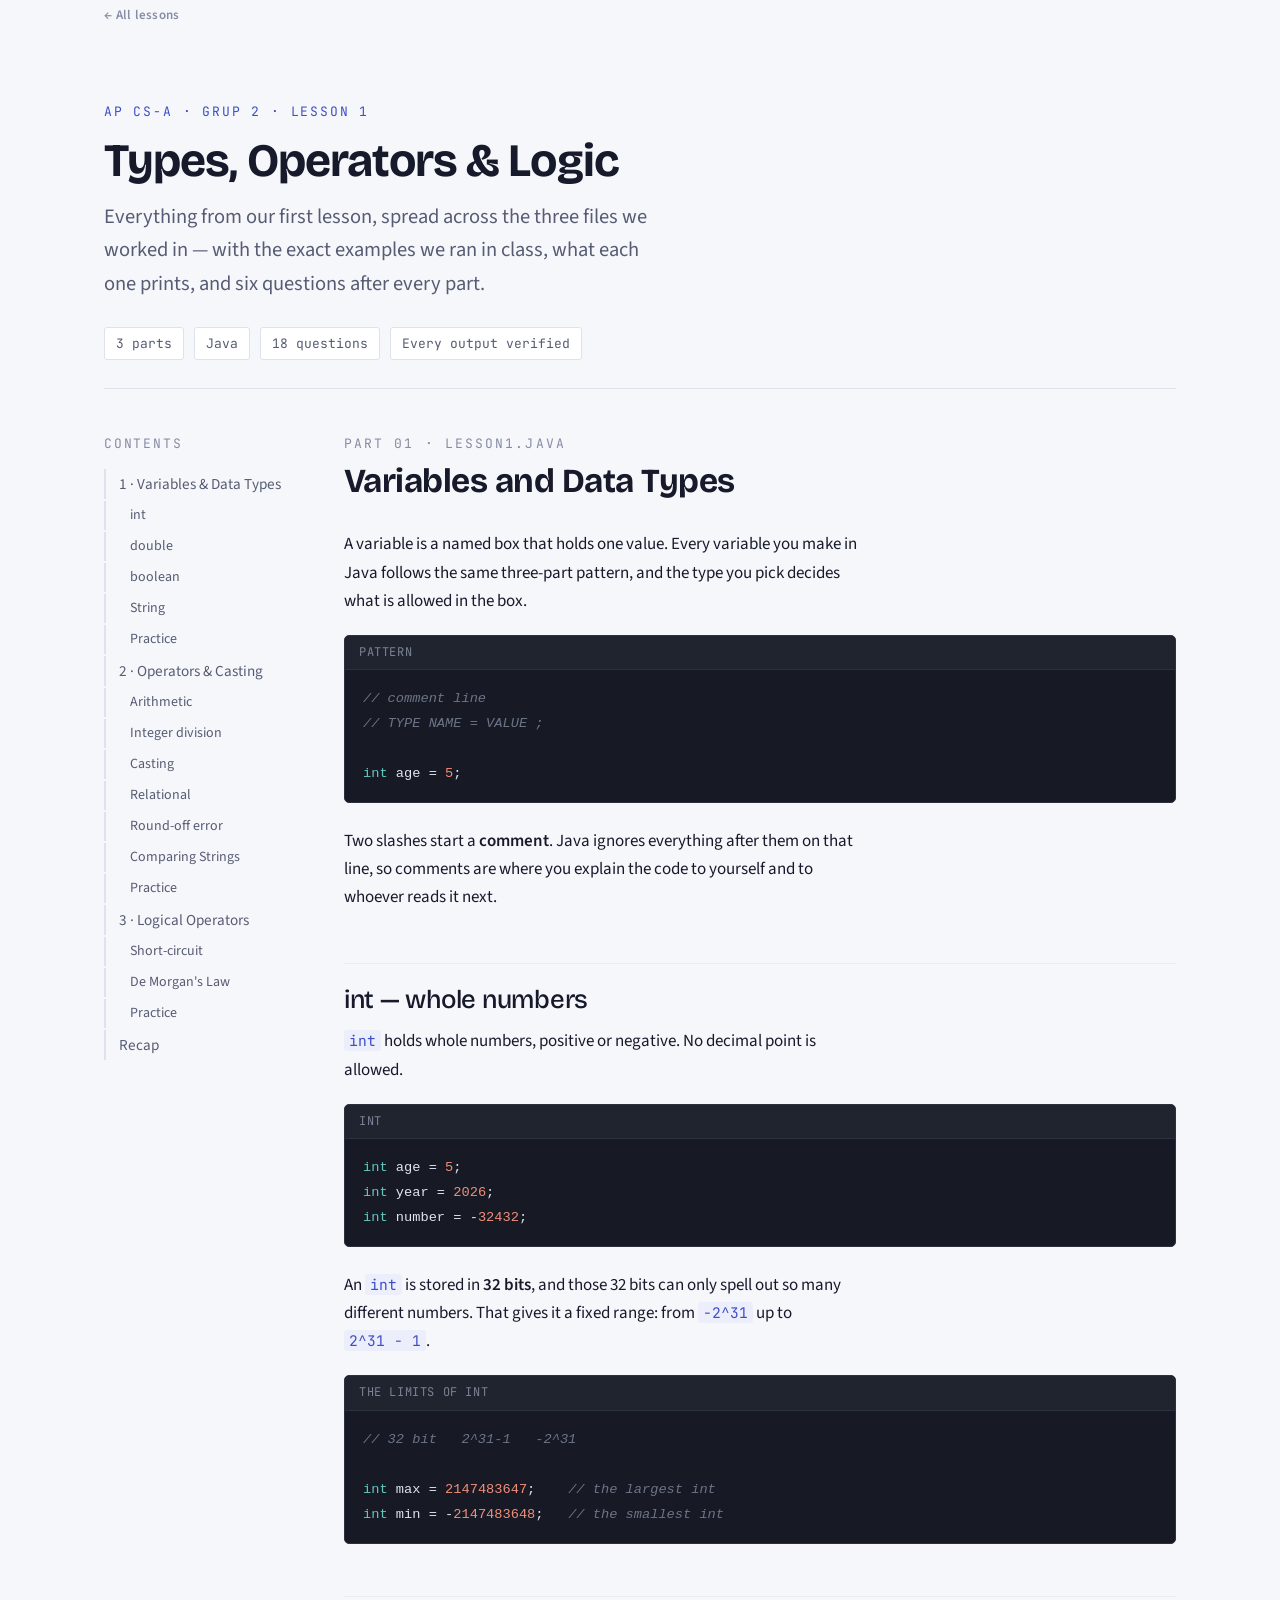
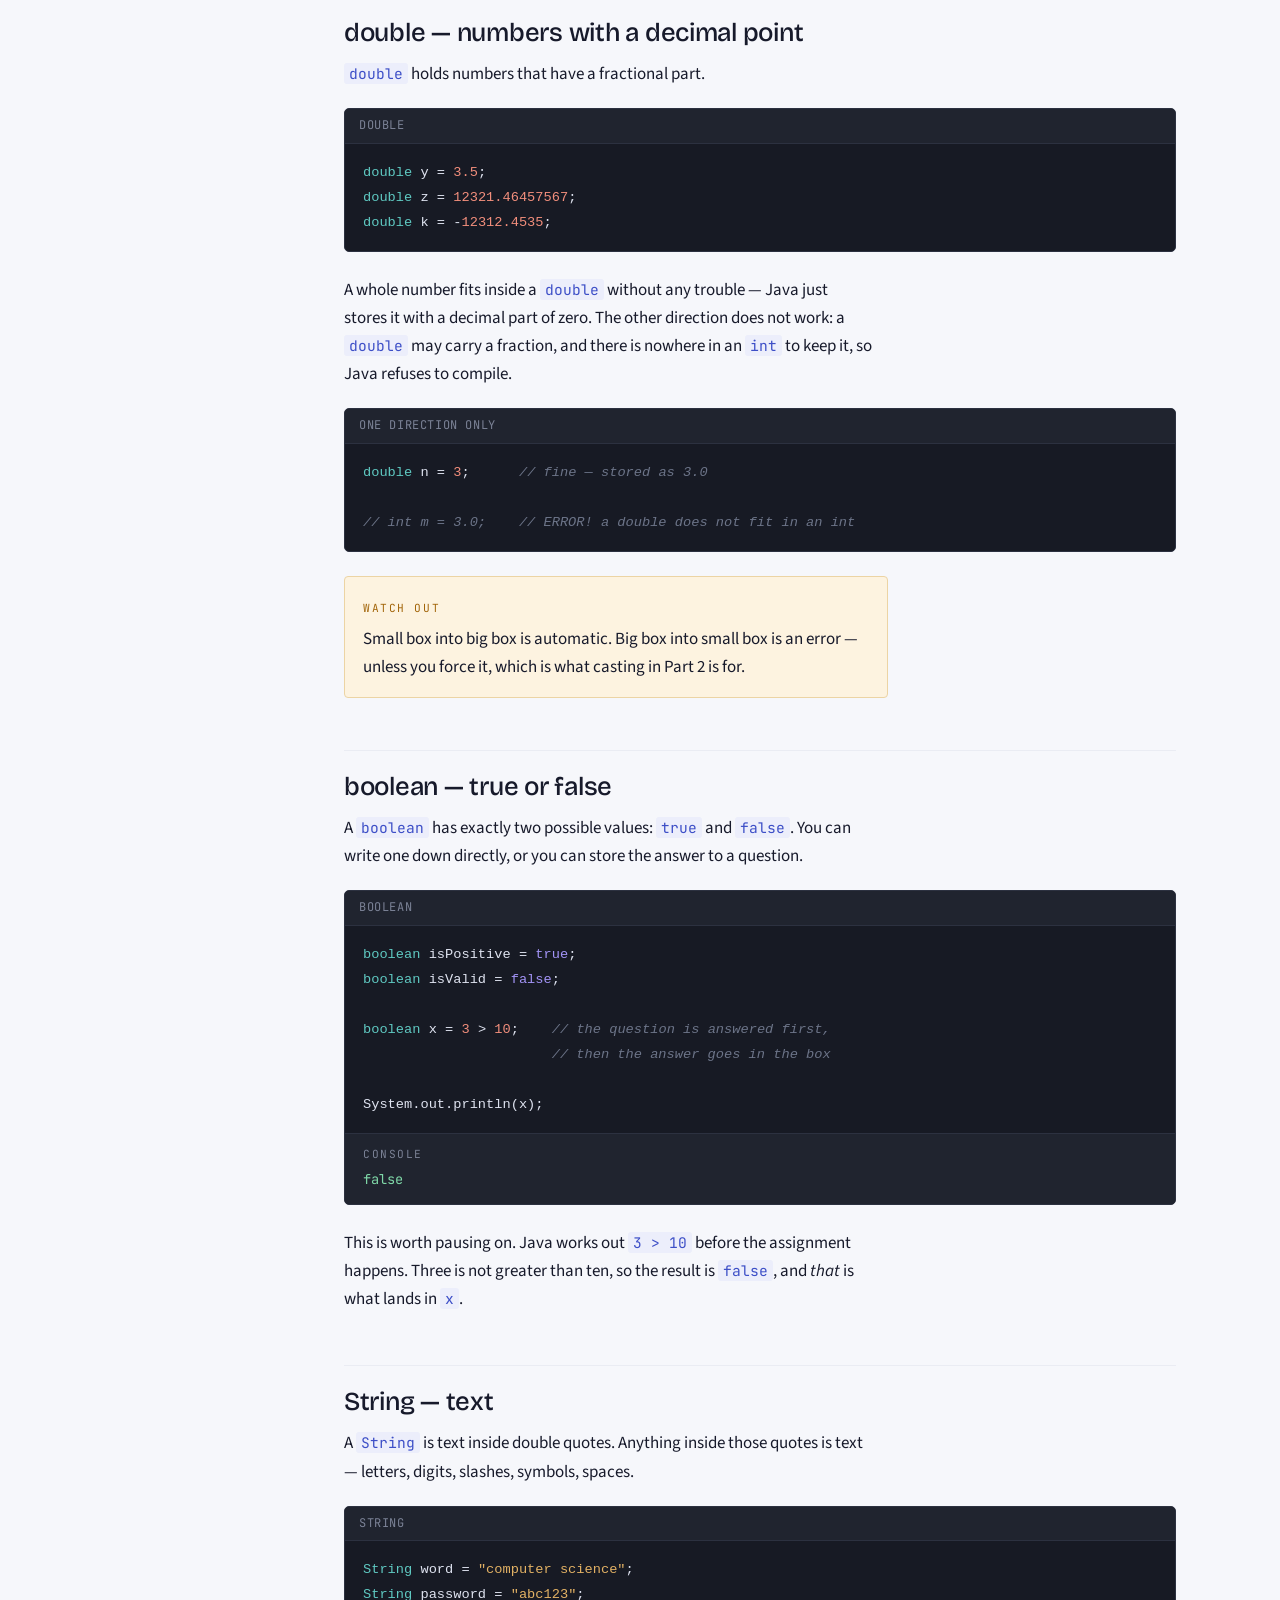
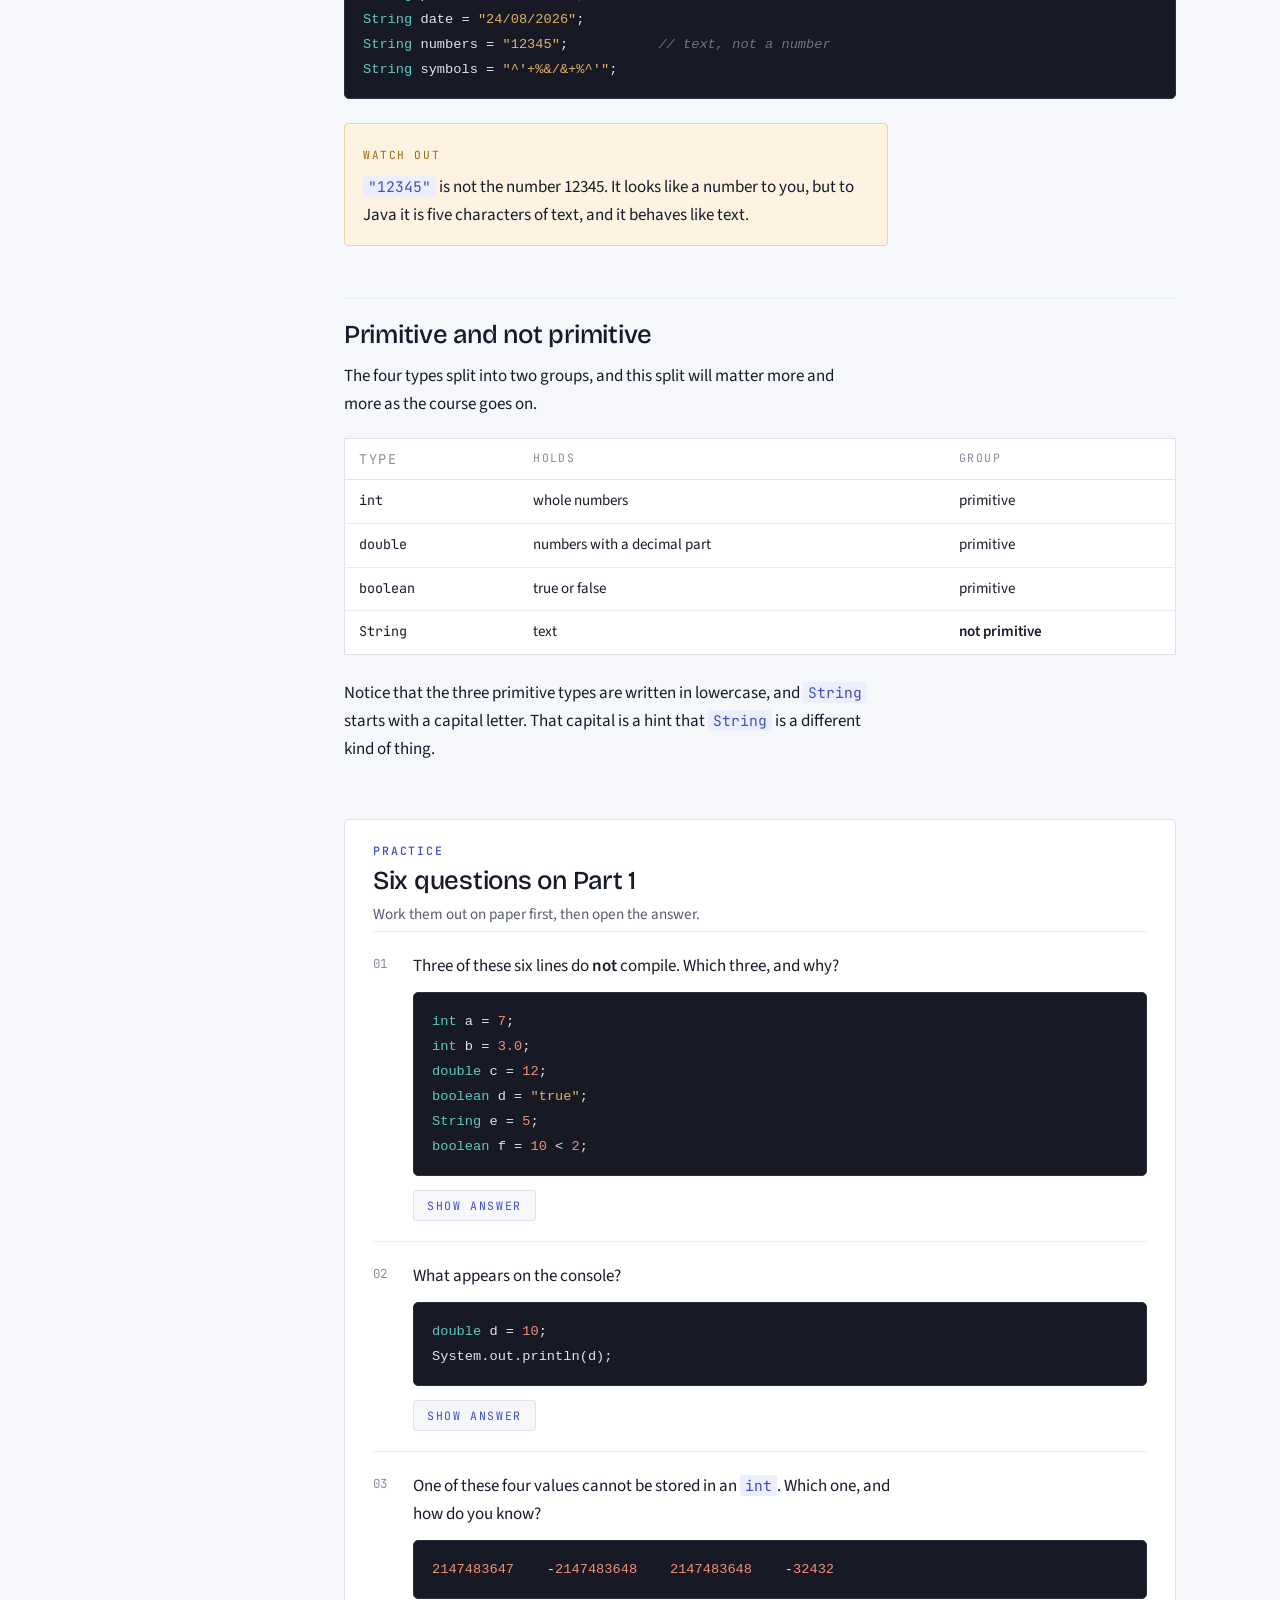
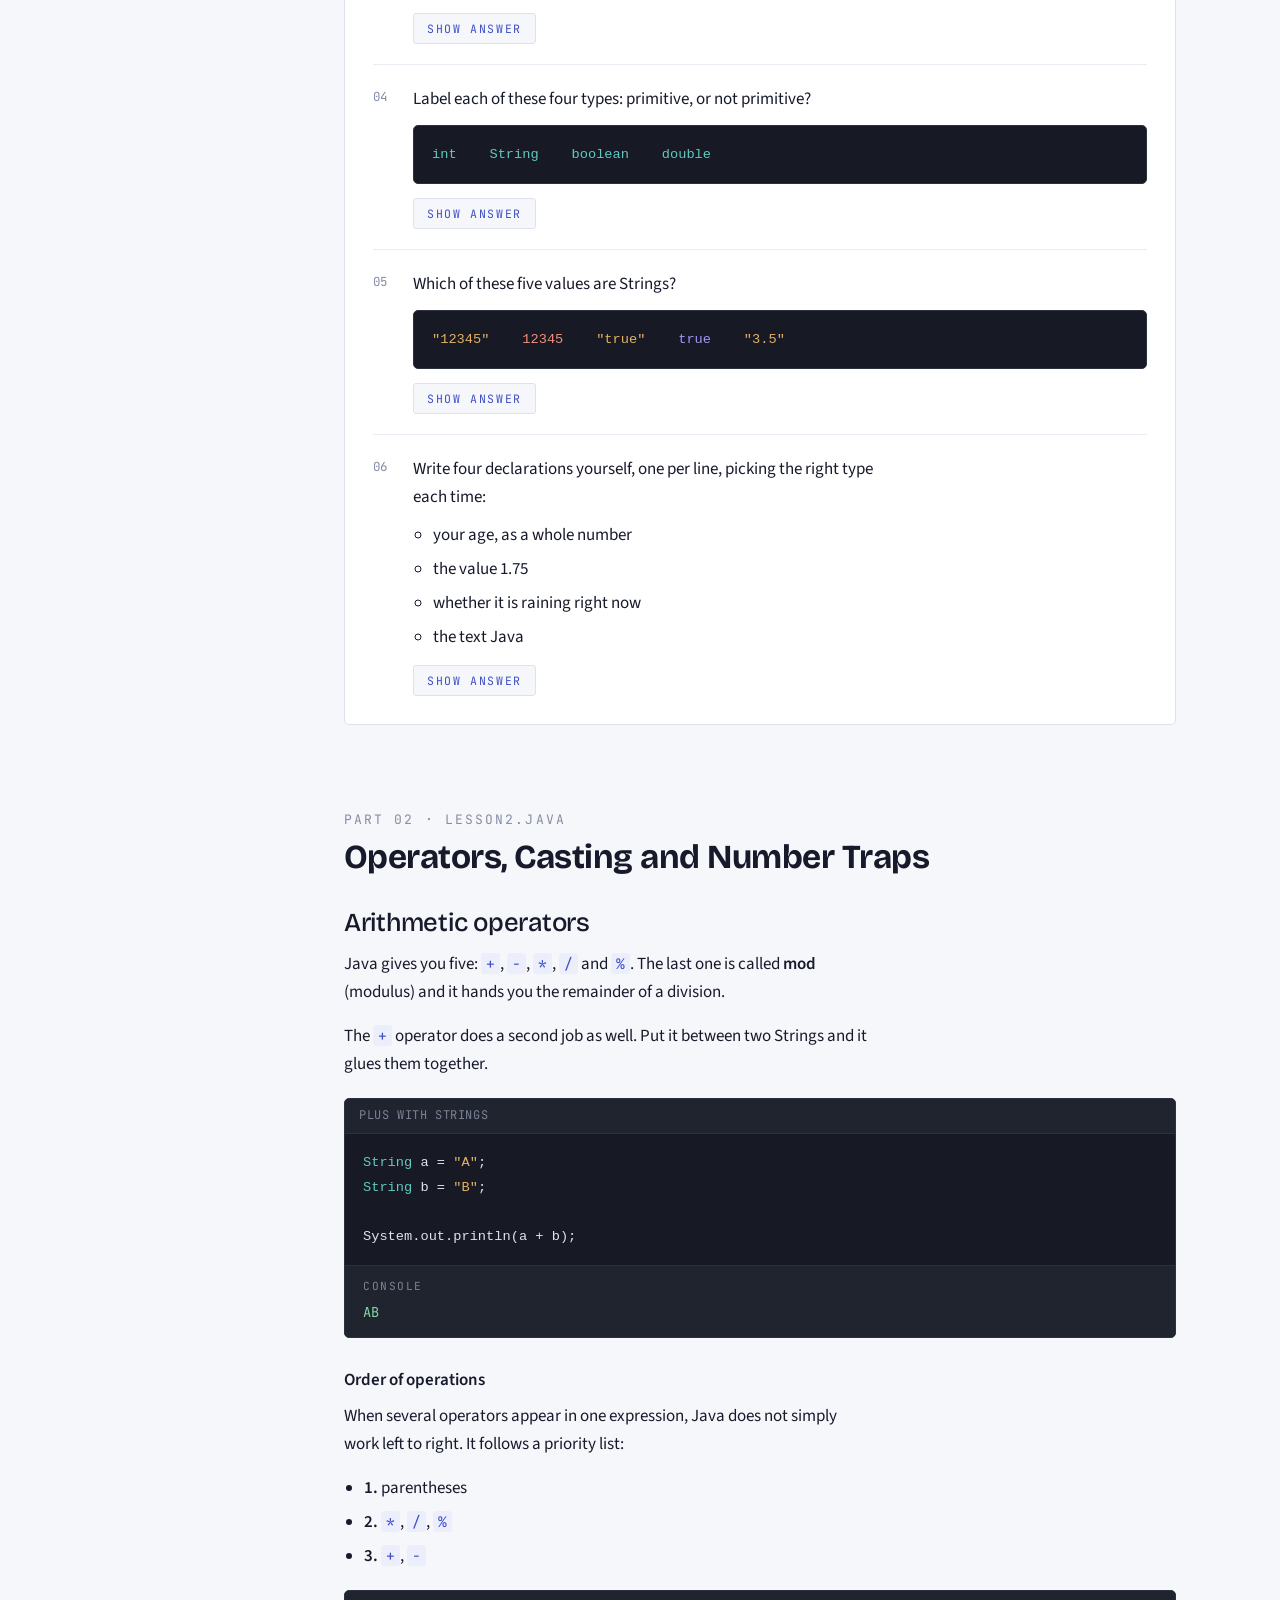
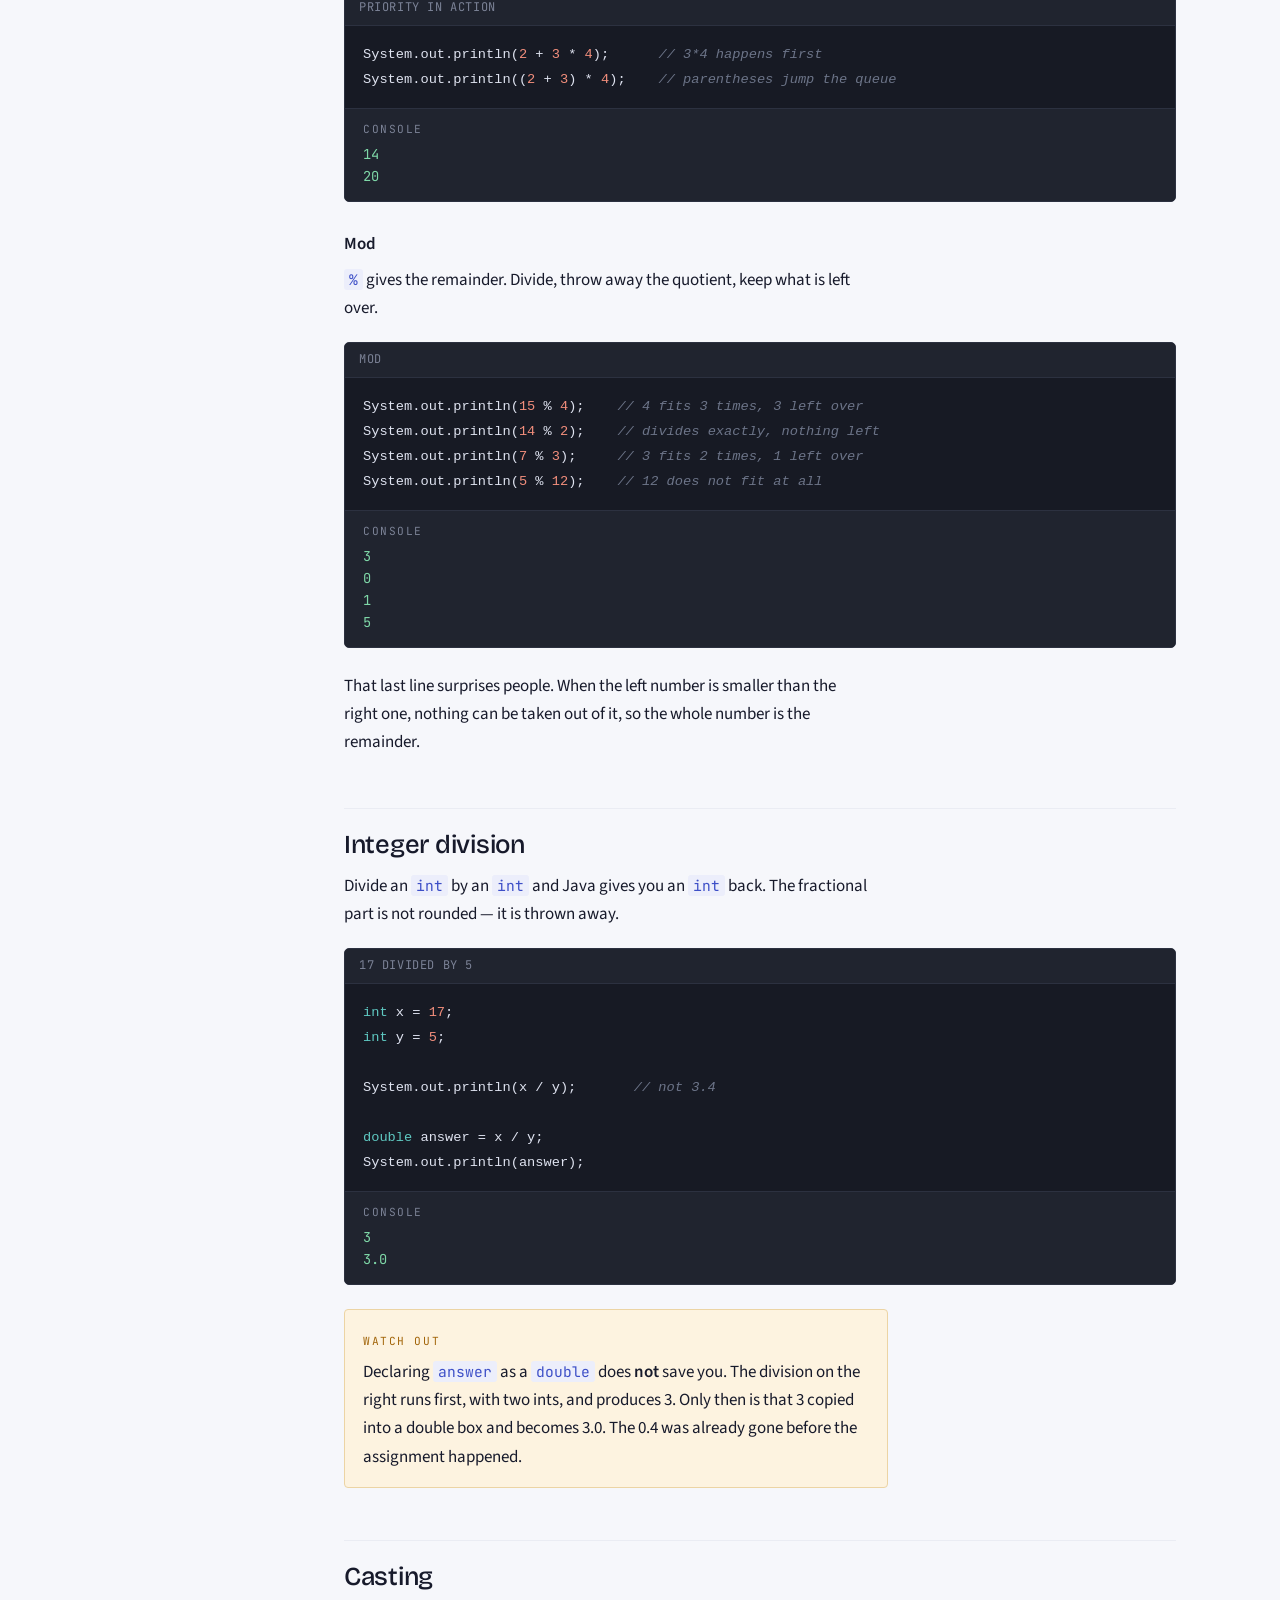
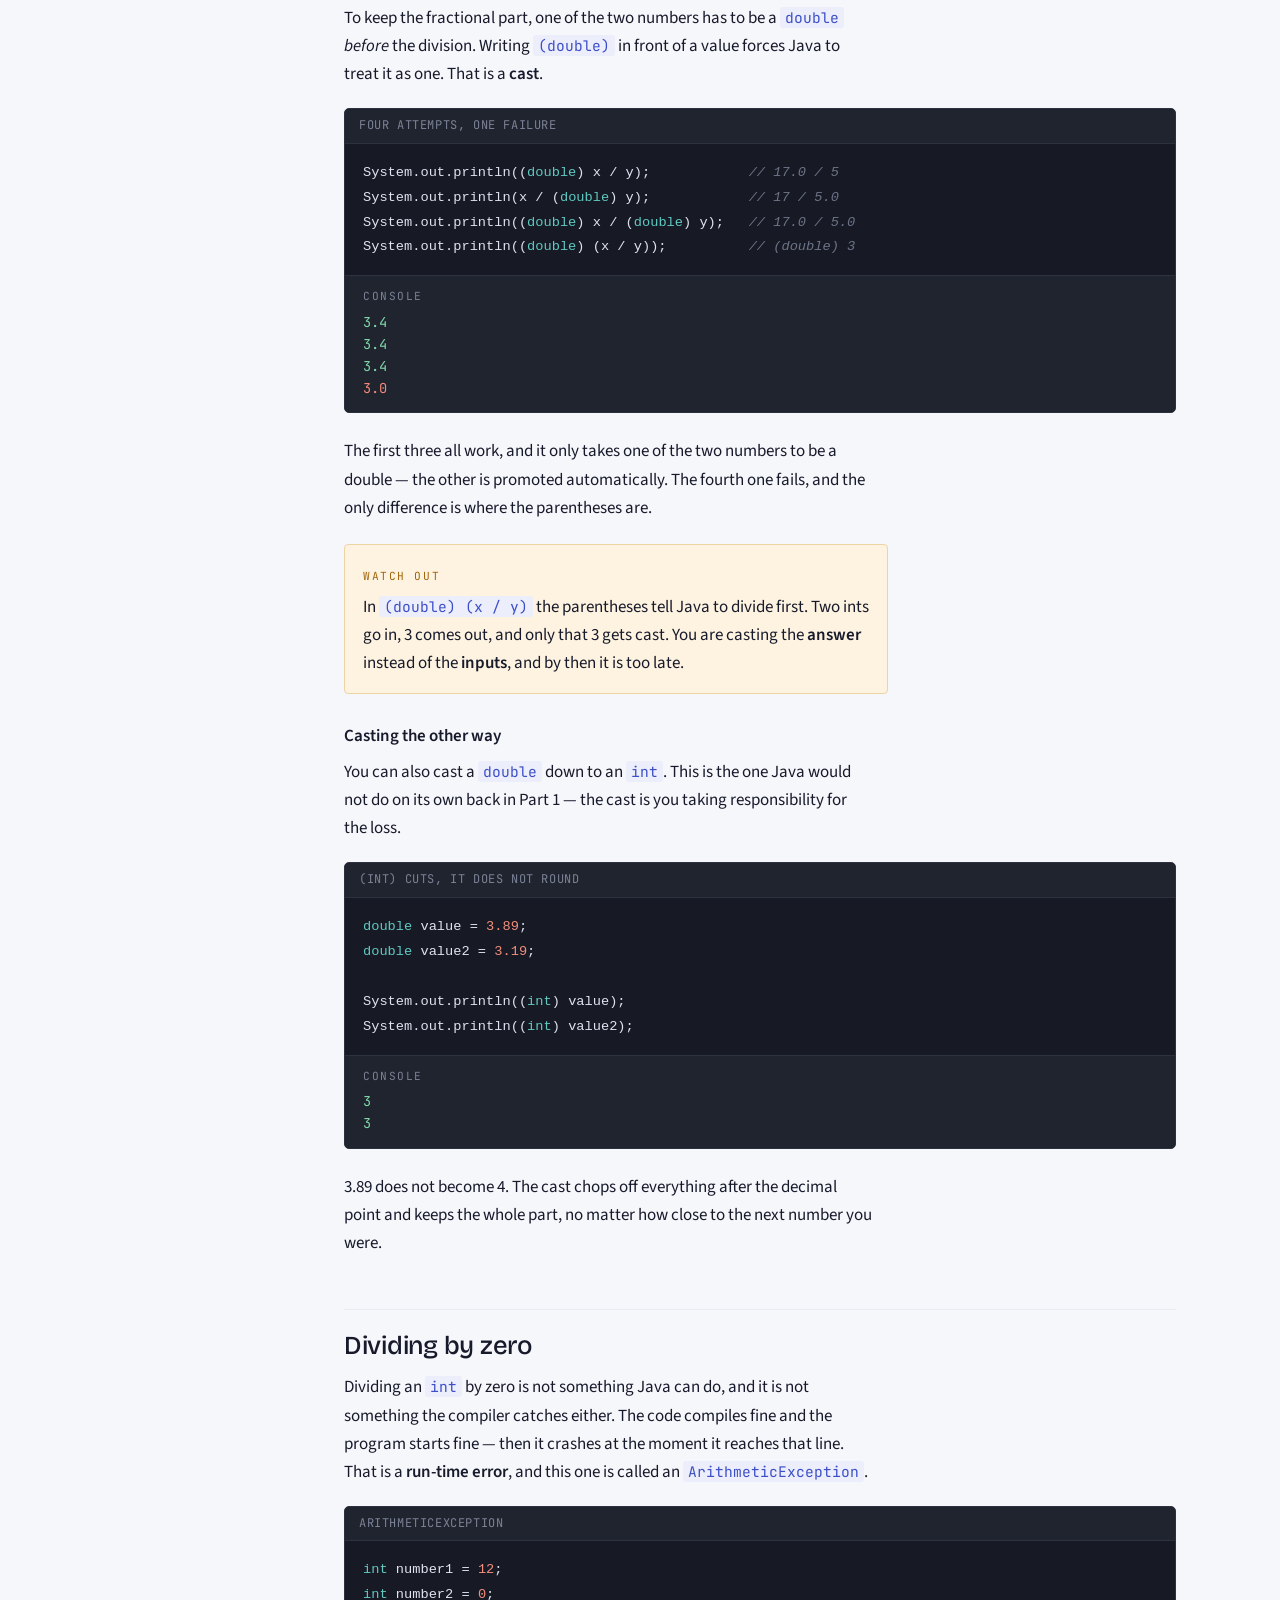
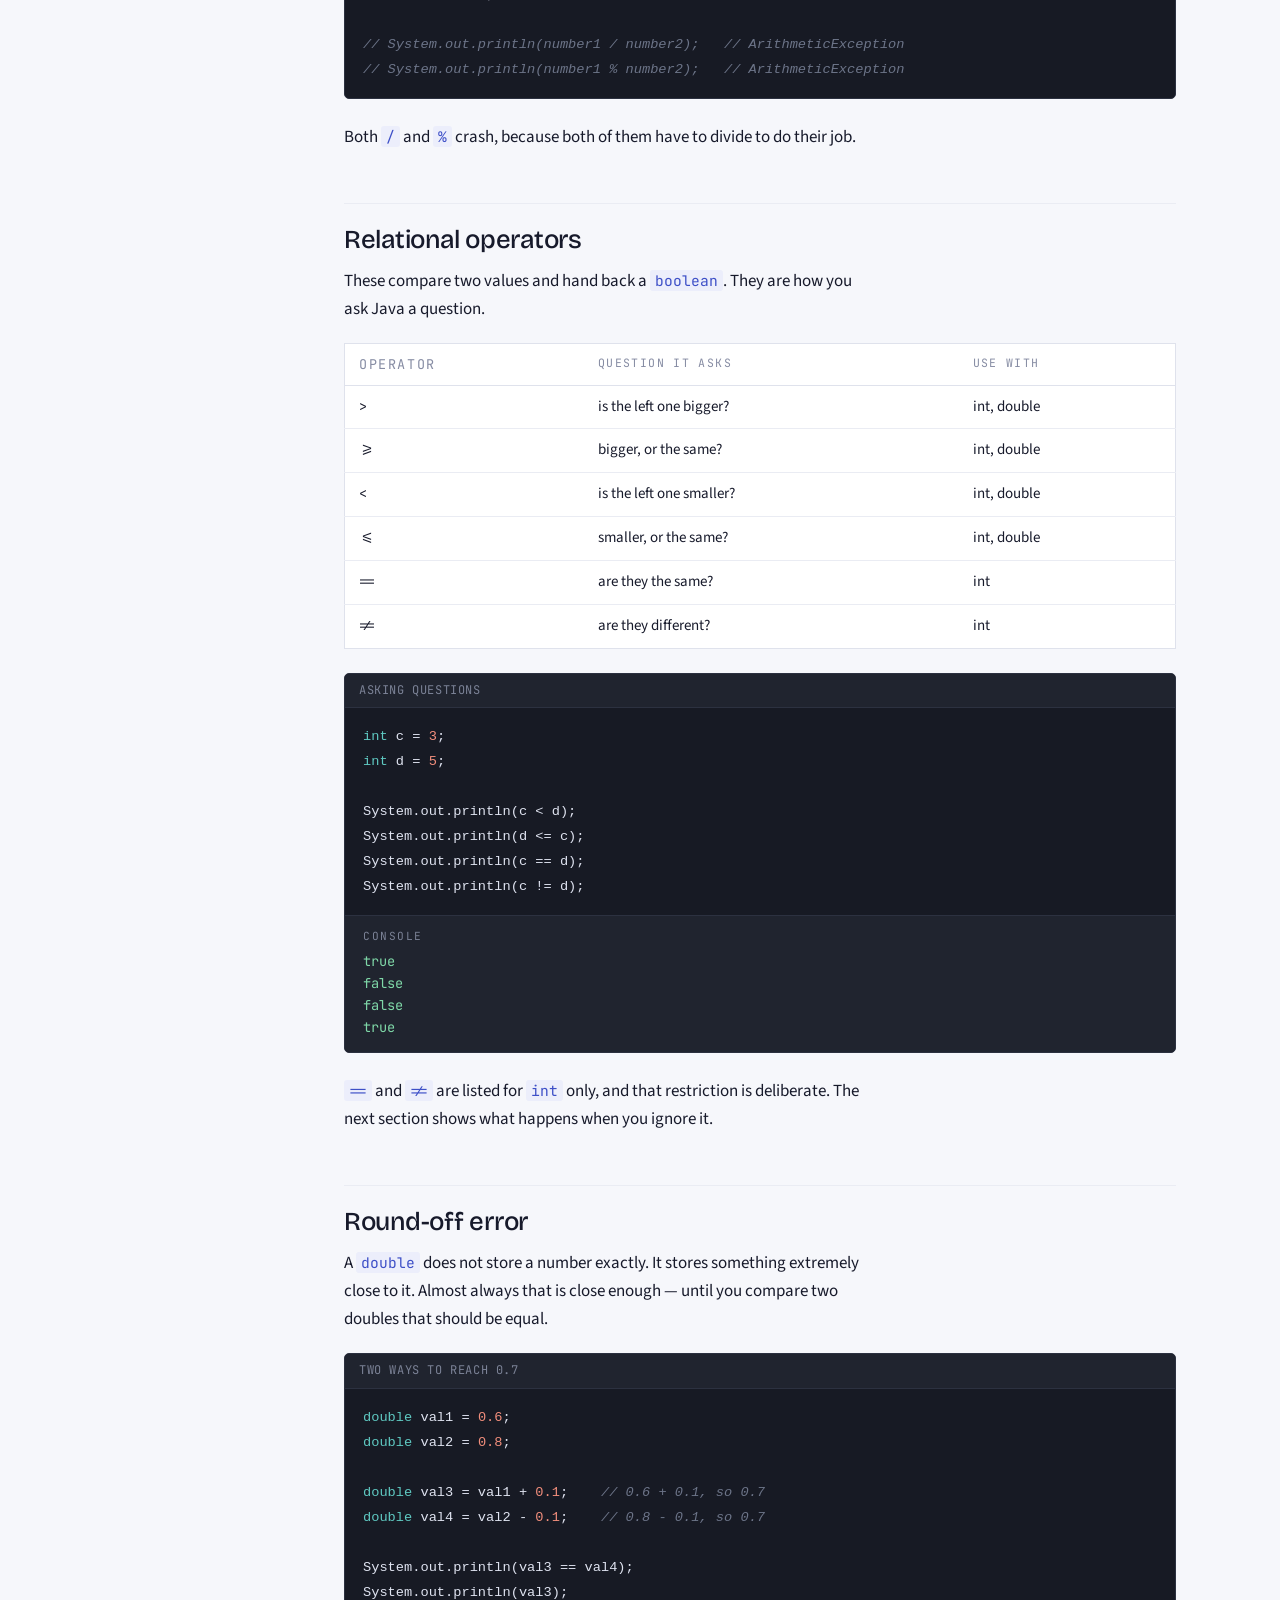
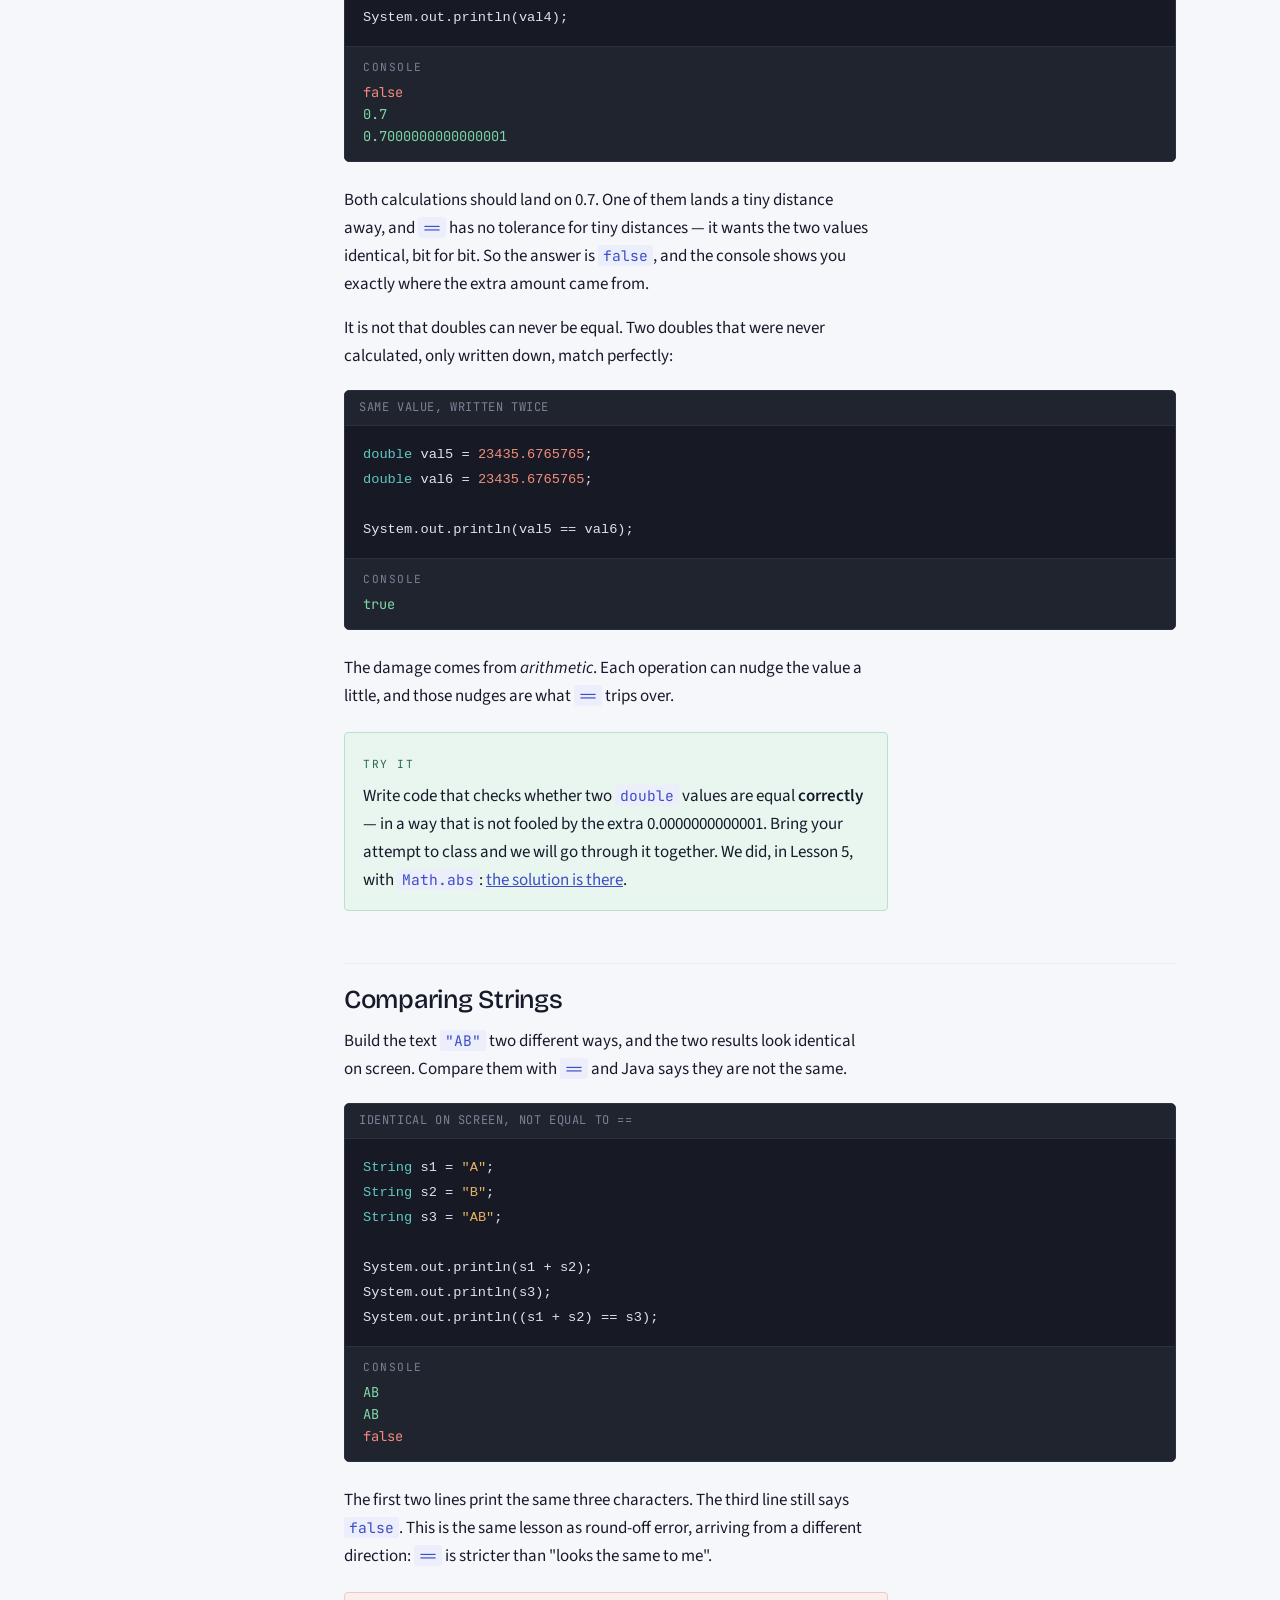
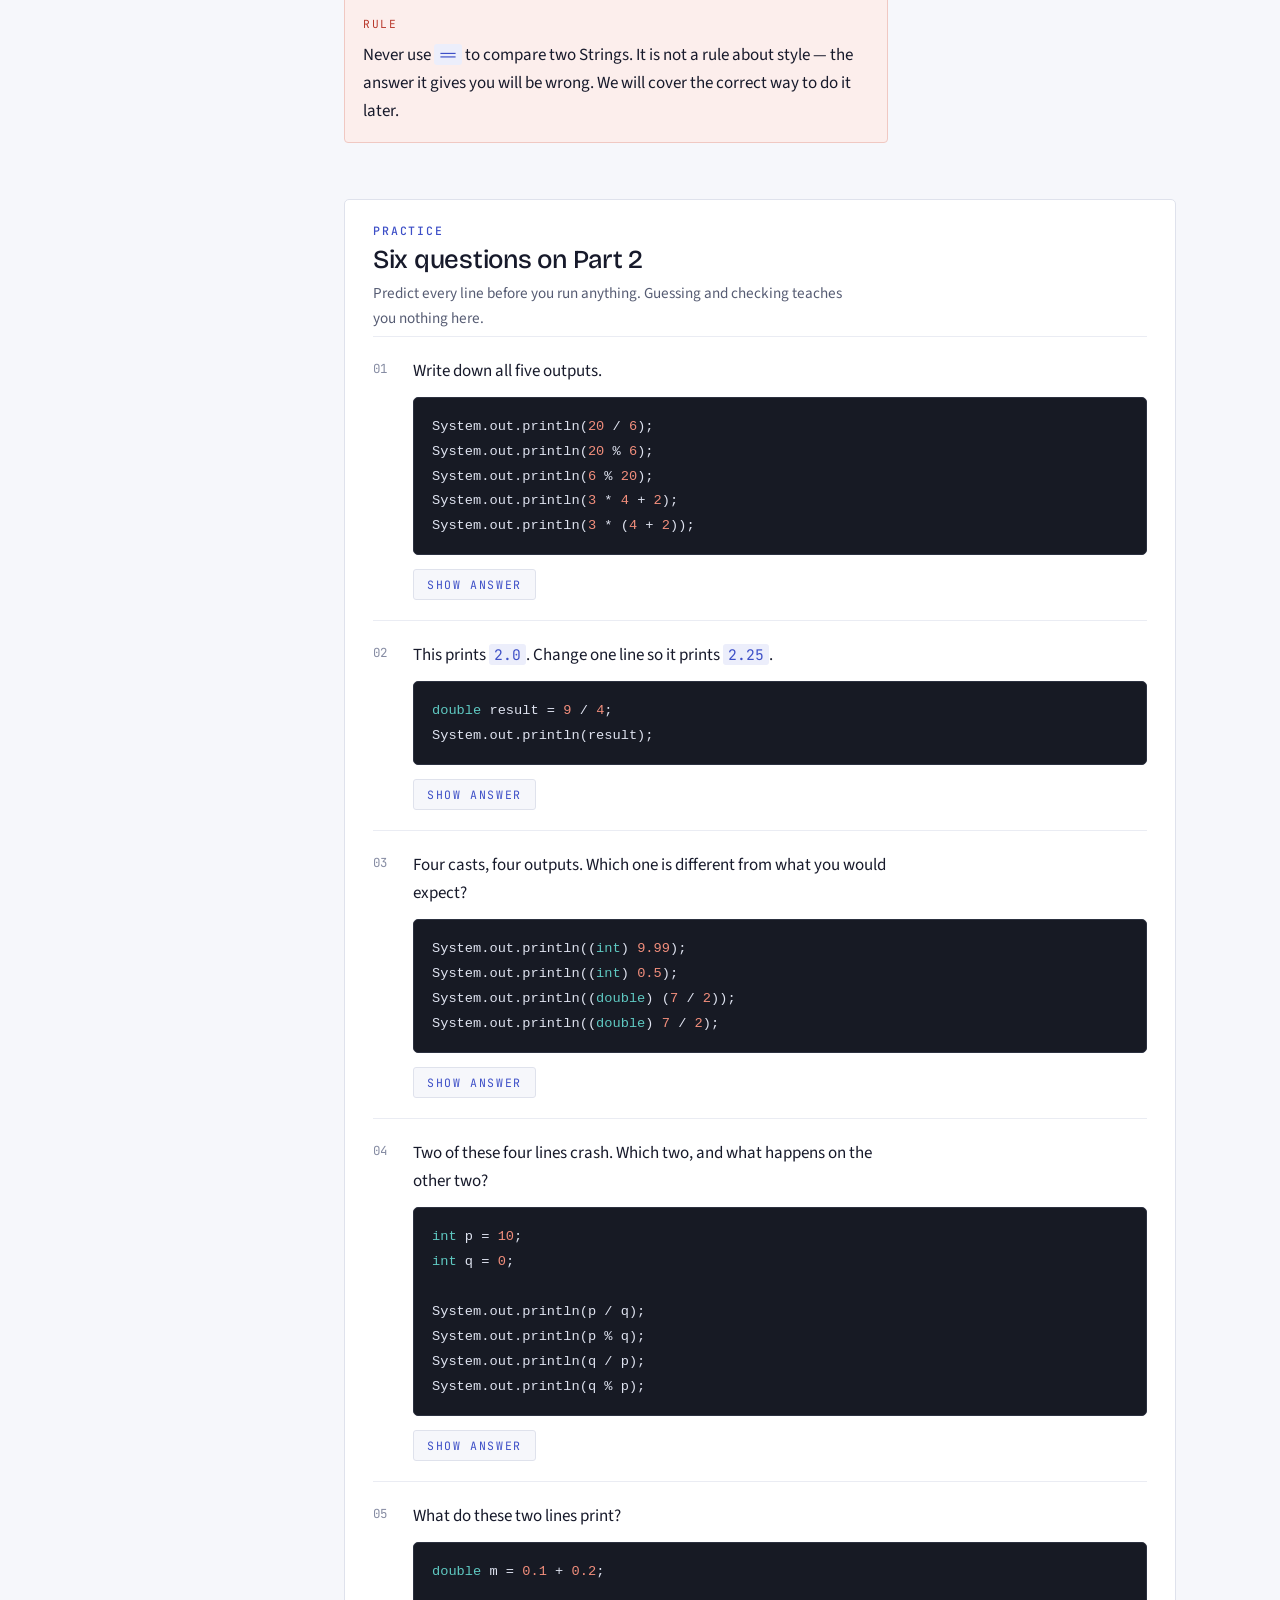
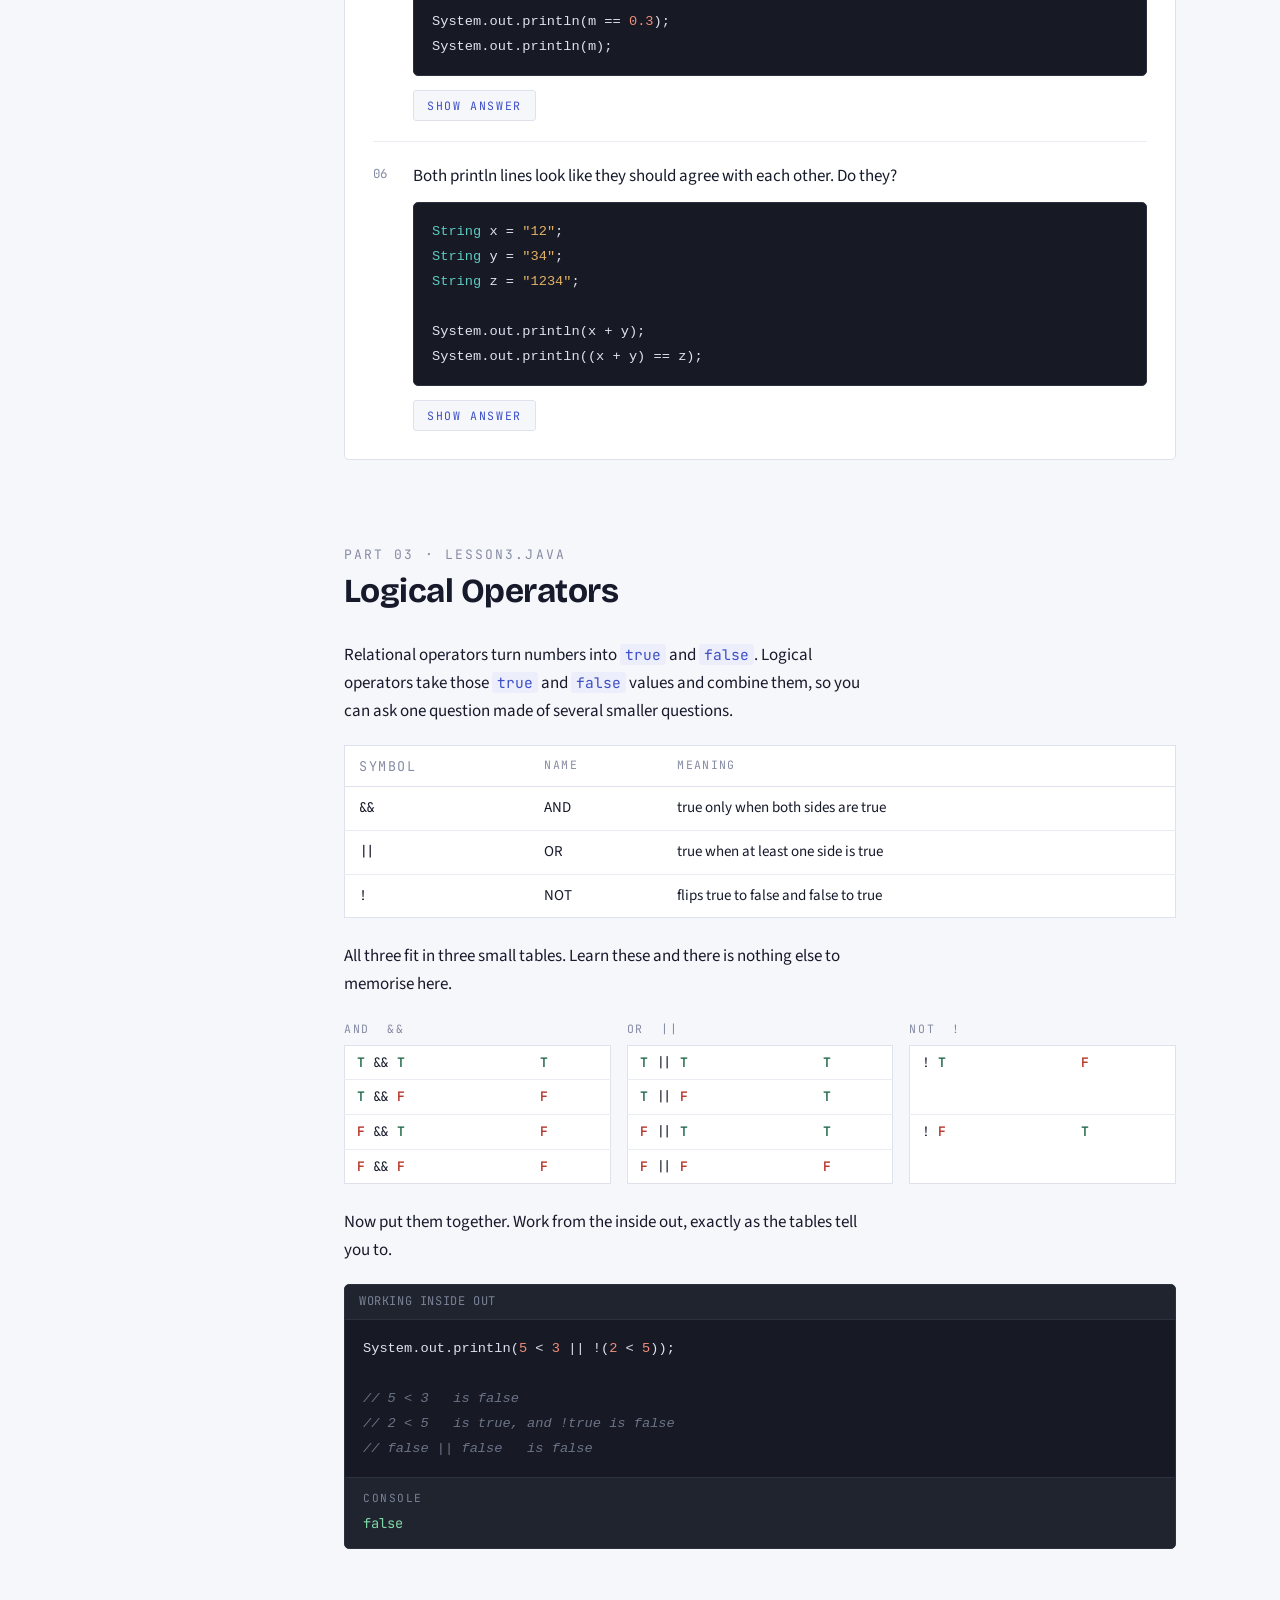
==== commit bc6b3ae6: "Ders 5 web sayfasi: Math fonksiyonlari, Math.random, simulasyonlar ve method yapisi Lesson16-20 kayn" ====
--- a/docs/lesson1.html
+++ b/docs/lesson1.html
@@ -501,7 +501,7 @@
 
         <div class="note note--task">
           <span class="tag">Try it</span>
-          <p>Write code that checks whether two <code class="inl">double</code> values are equal <strong>correctly</strong> — in a way that is not fooled by the extra 0.0000000000001. Bring your attempt to class and we will go through it together.</p>
+          <p>Write code that checks whether two <code class="inl">double</code> values are equal <strong>correctly</strong> — in a way that is not fooled by the extra 0.0000000000001. Bring your attempt to class and we will go through it together. We did, in Lesson 5, with <code class="inl">Math.abs</code>: <a href="lesson5.html#l16-tol">the solution is there</a>.</p>
         </div>
 
         <h3 id="l2-str">Comparing Strings</h3>
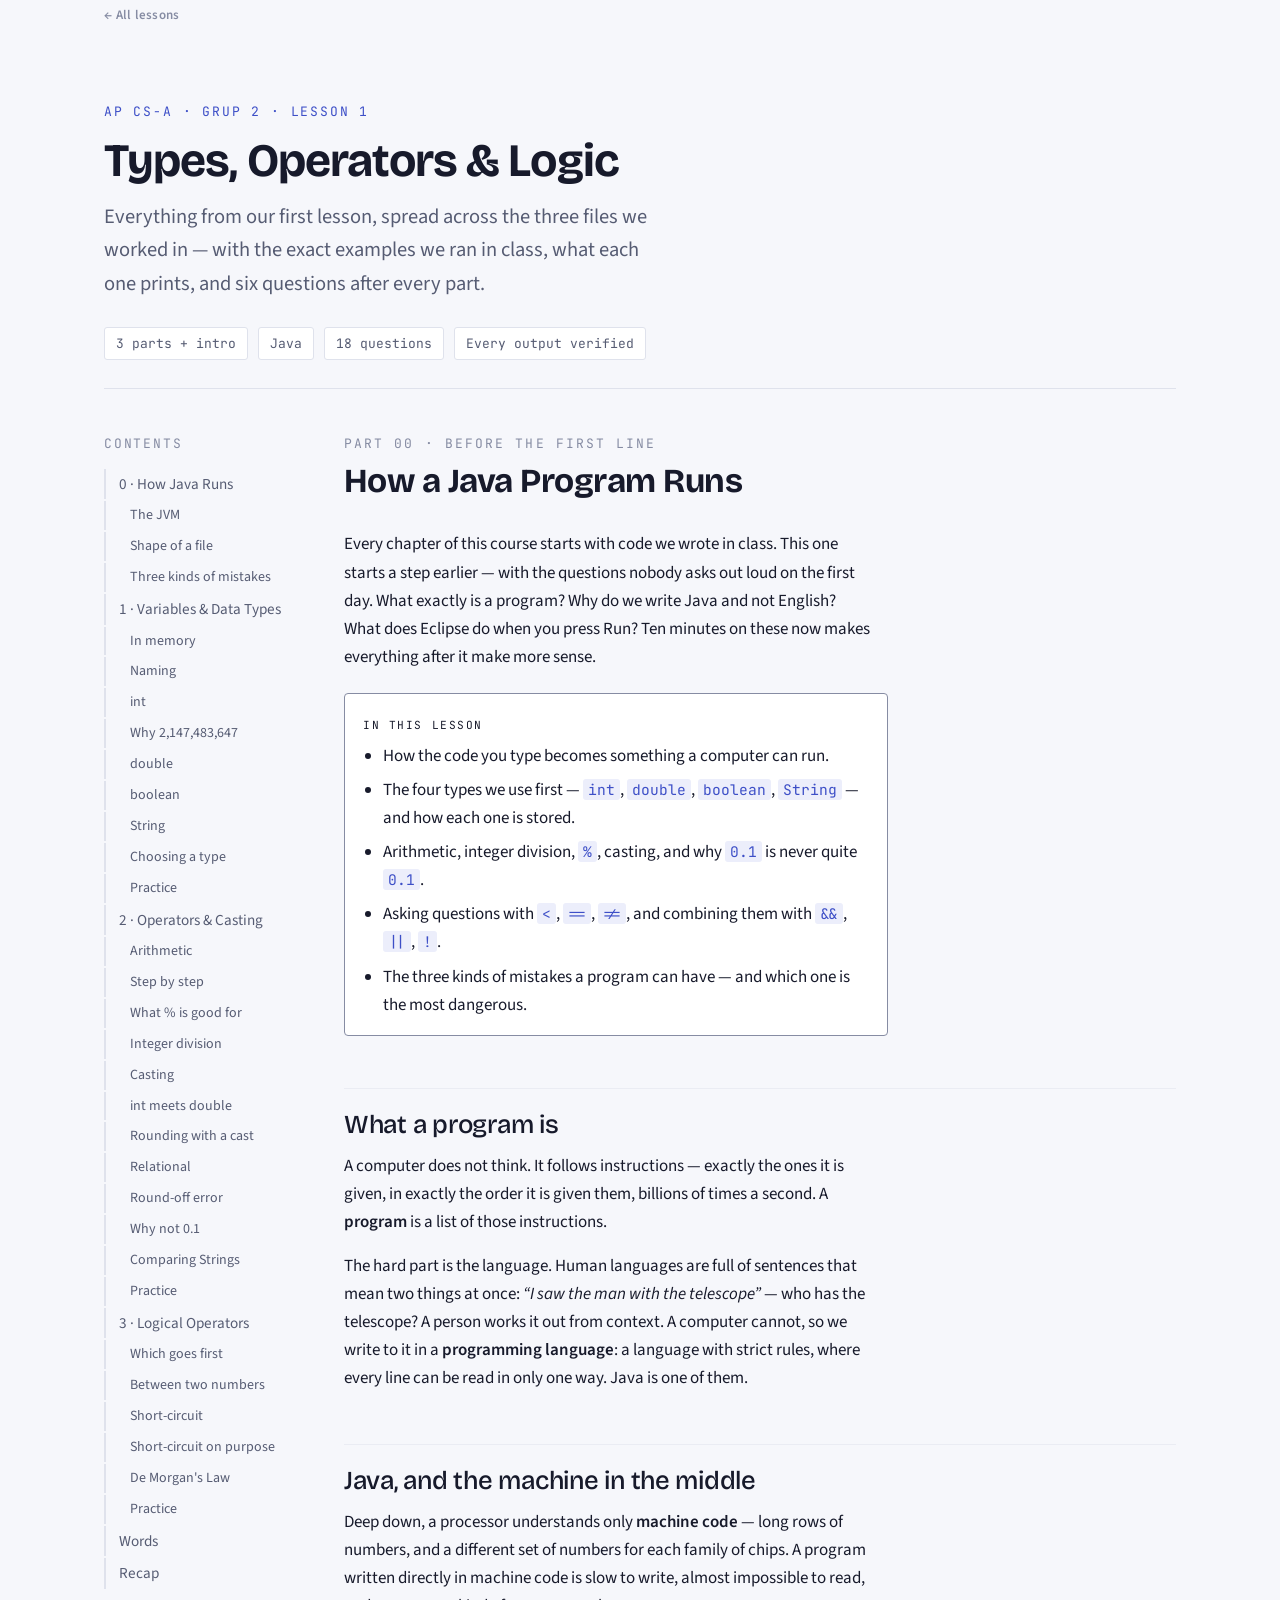
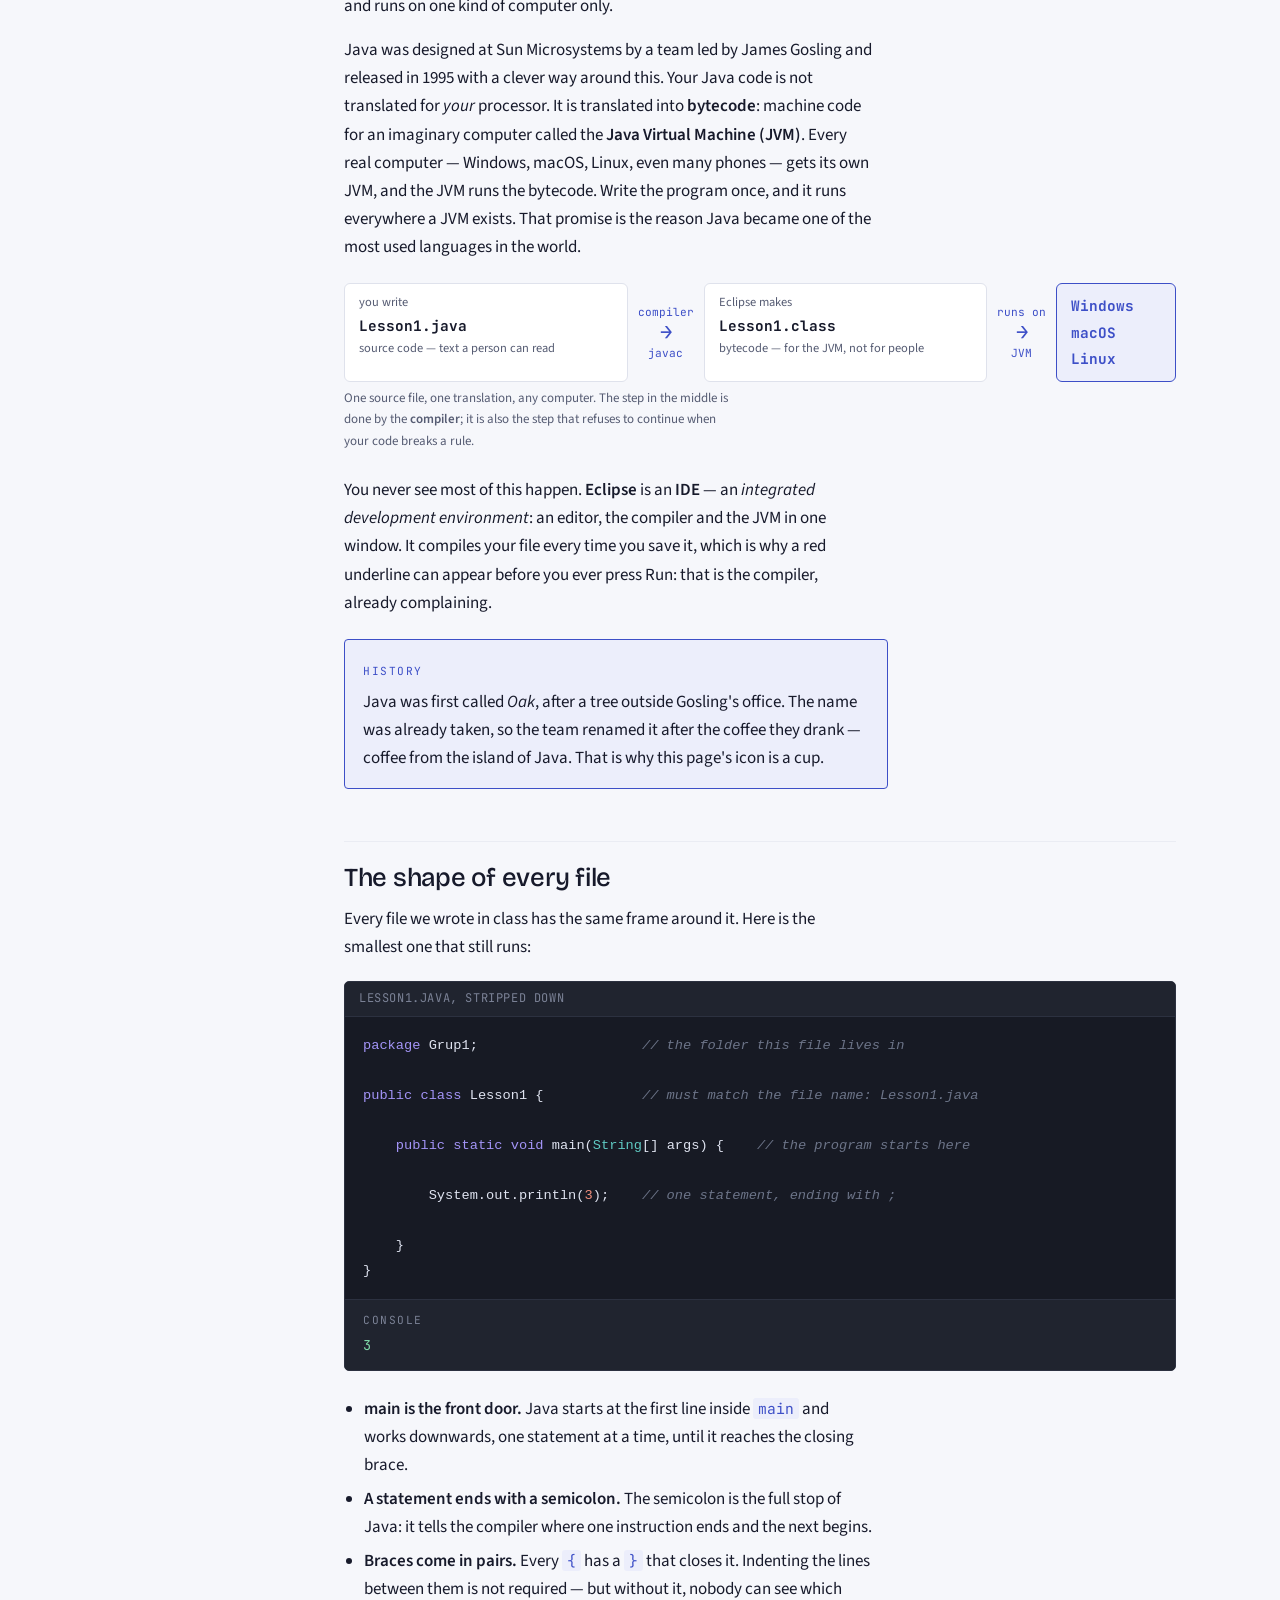
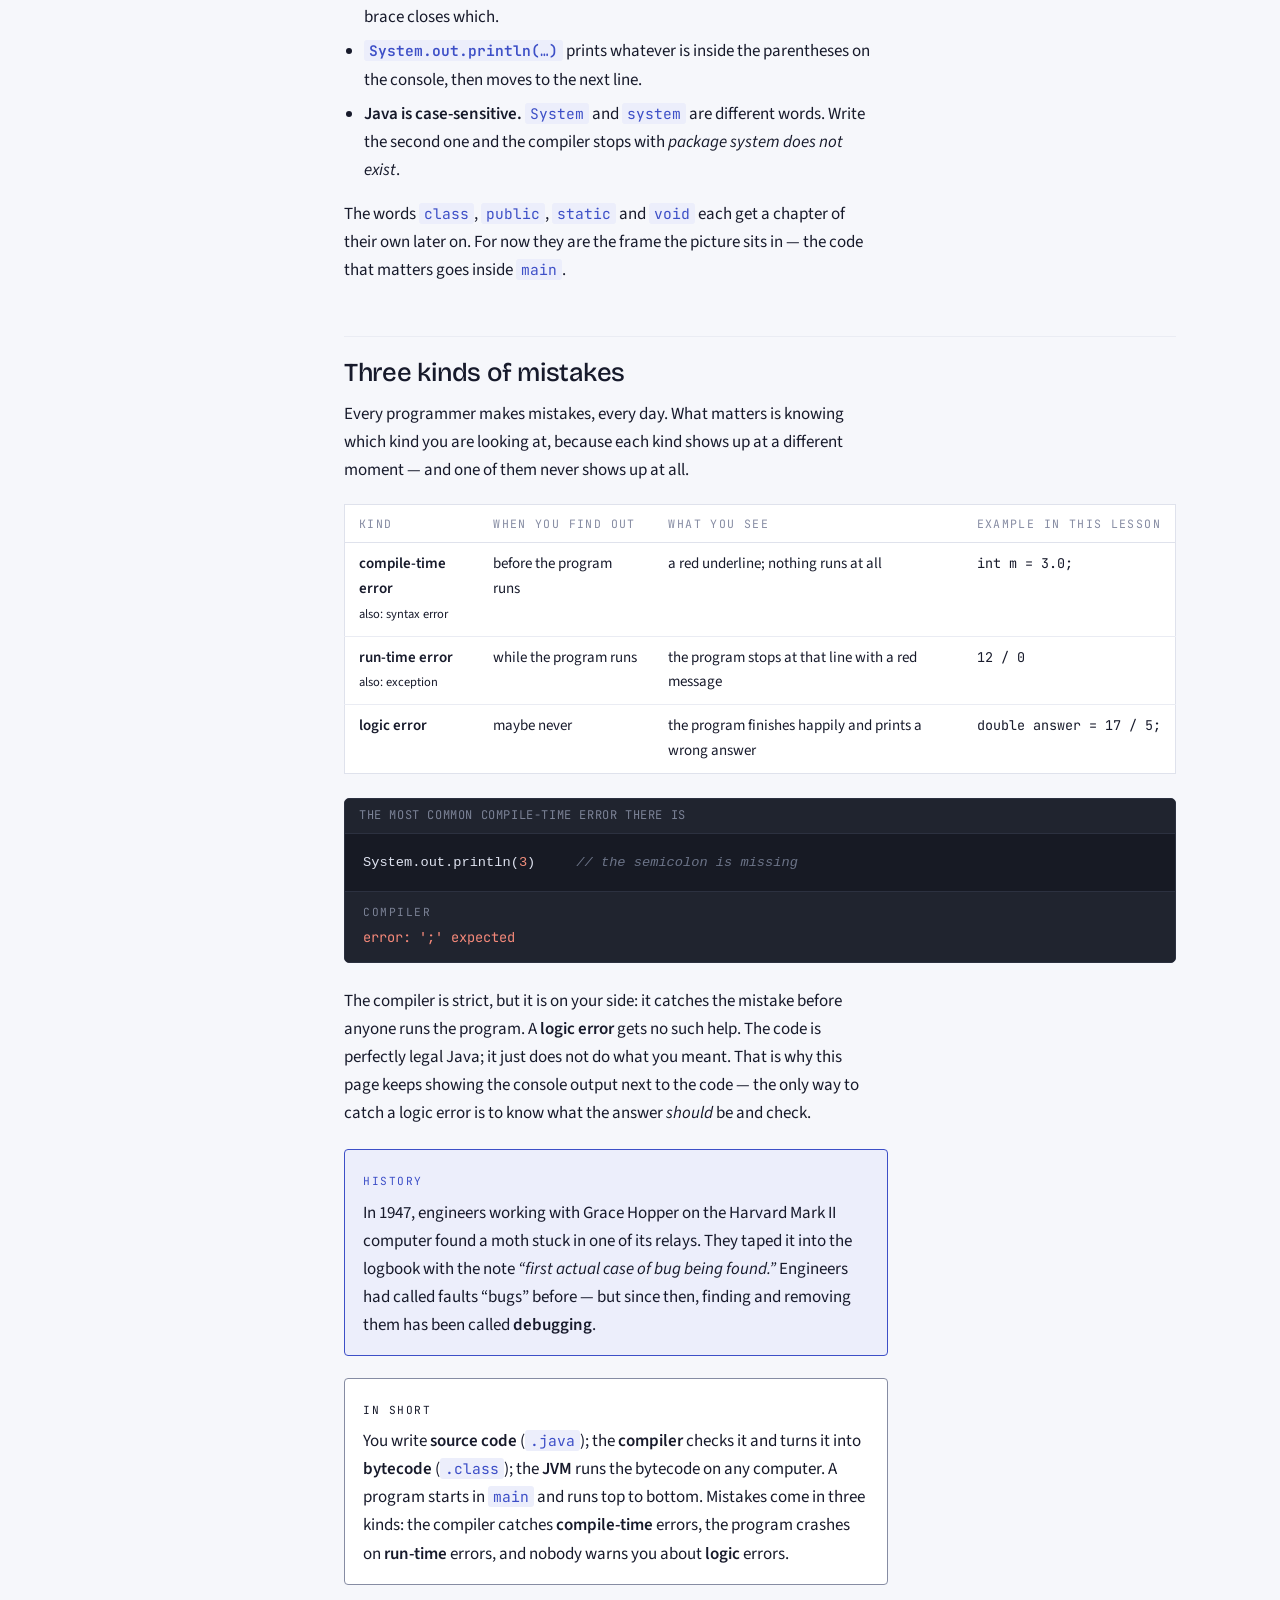
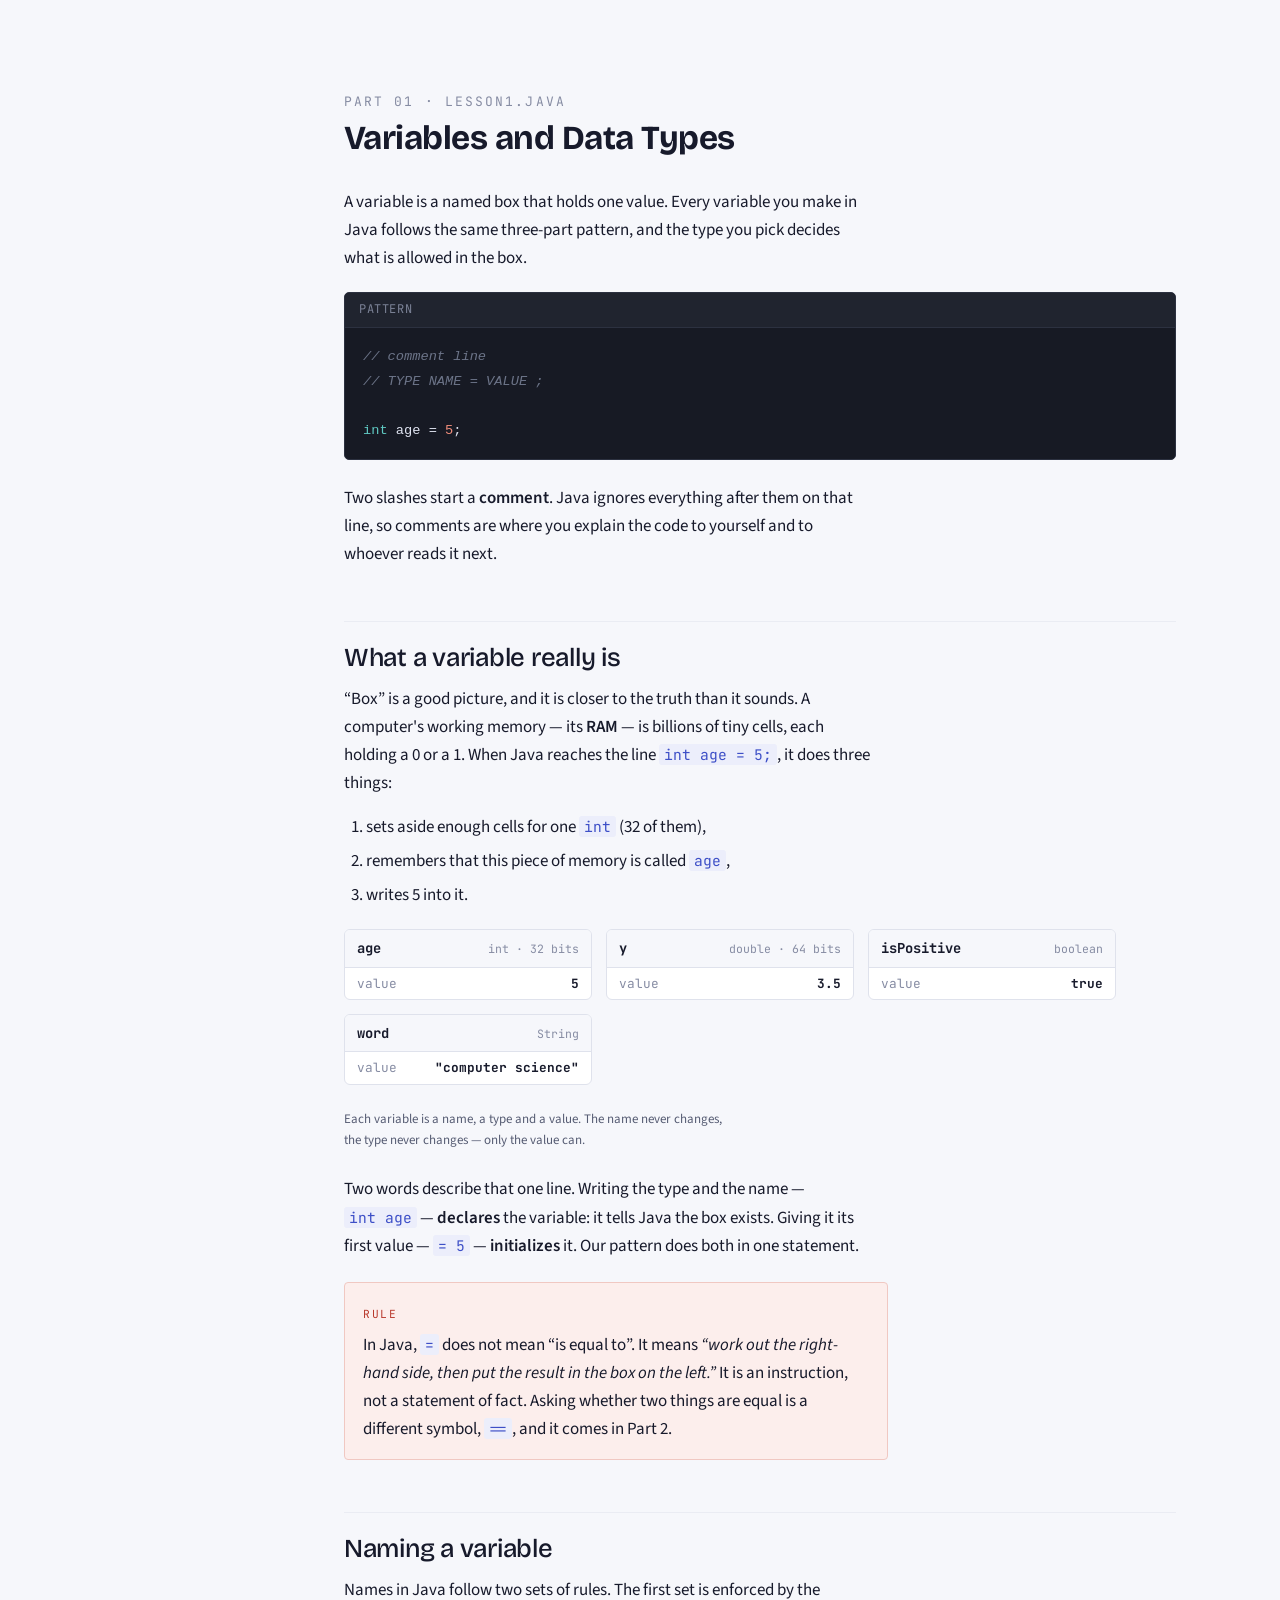
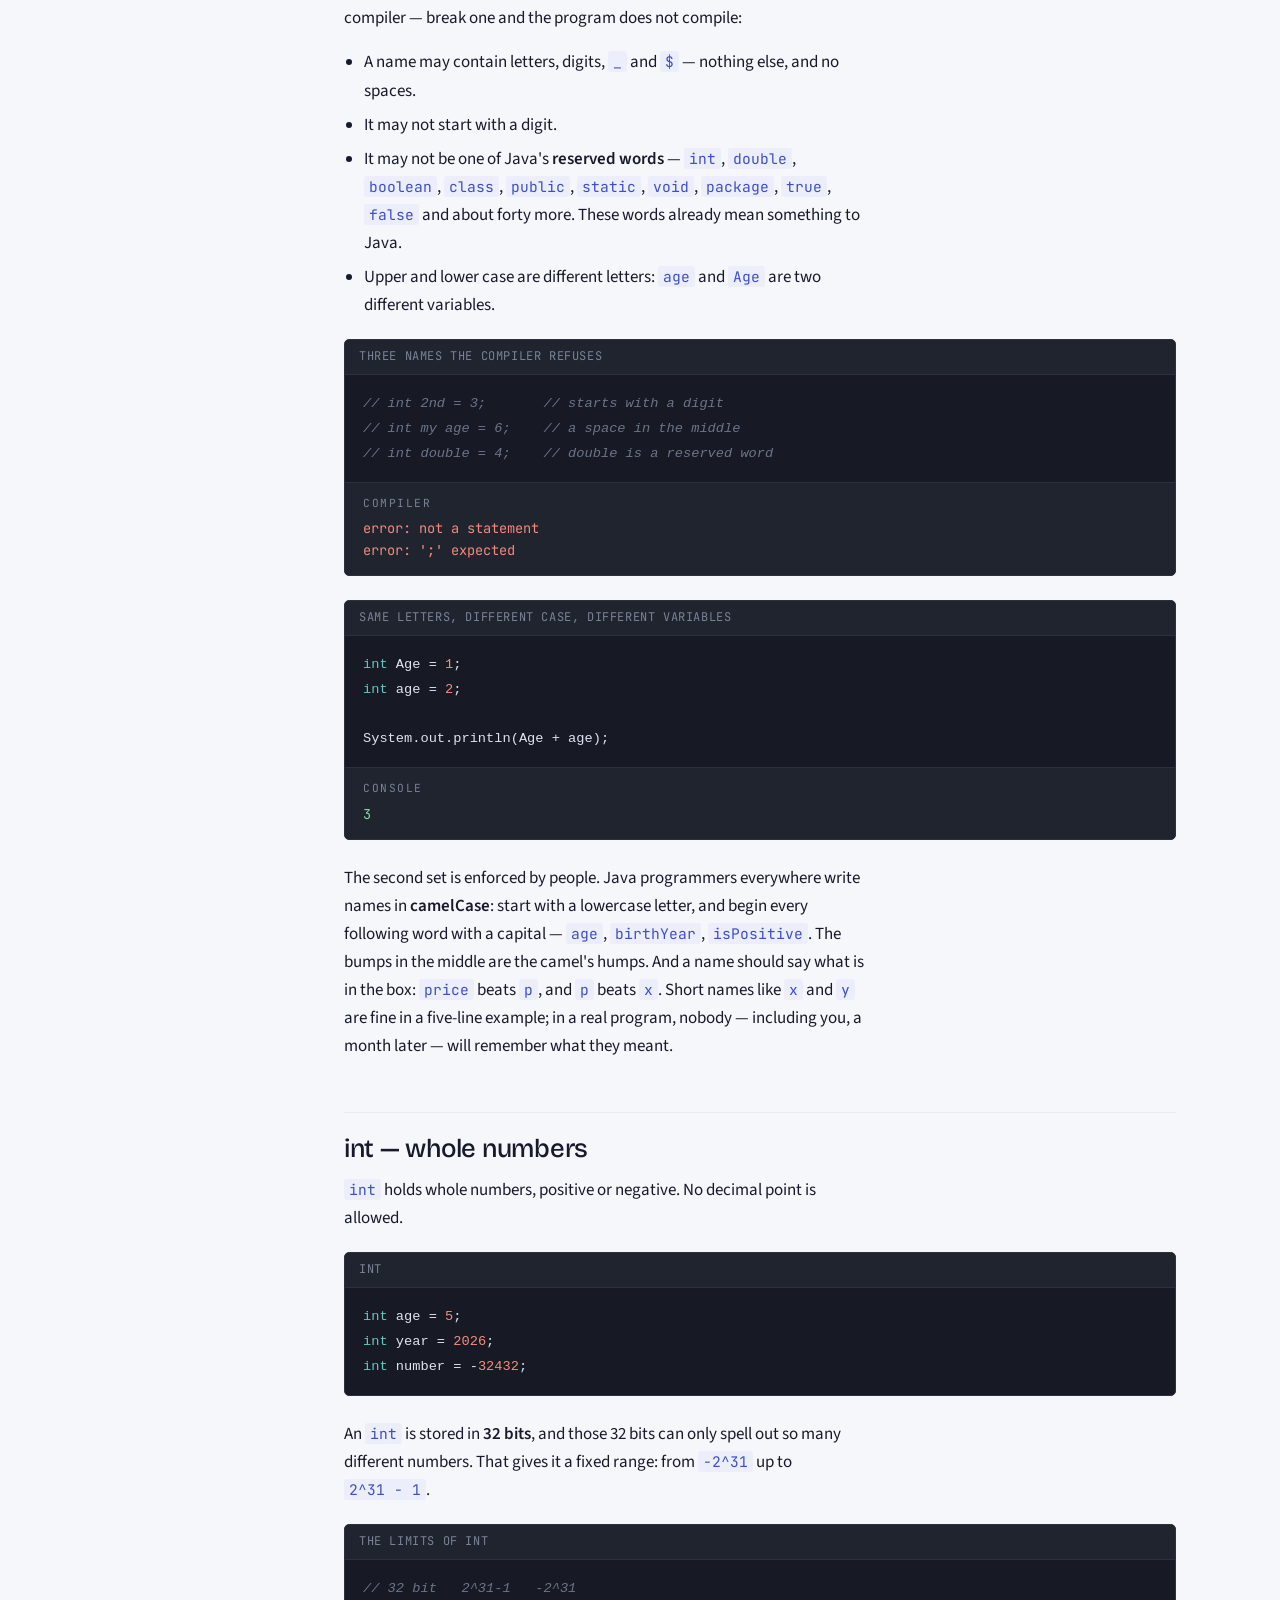
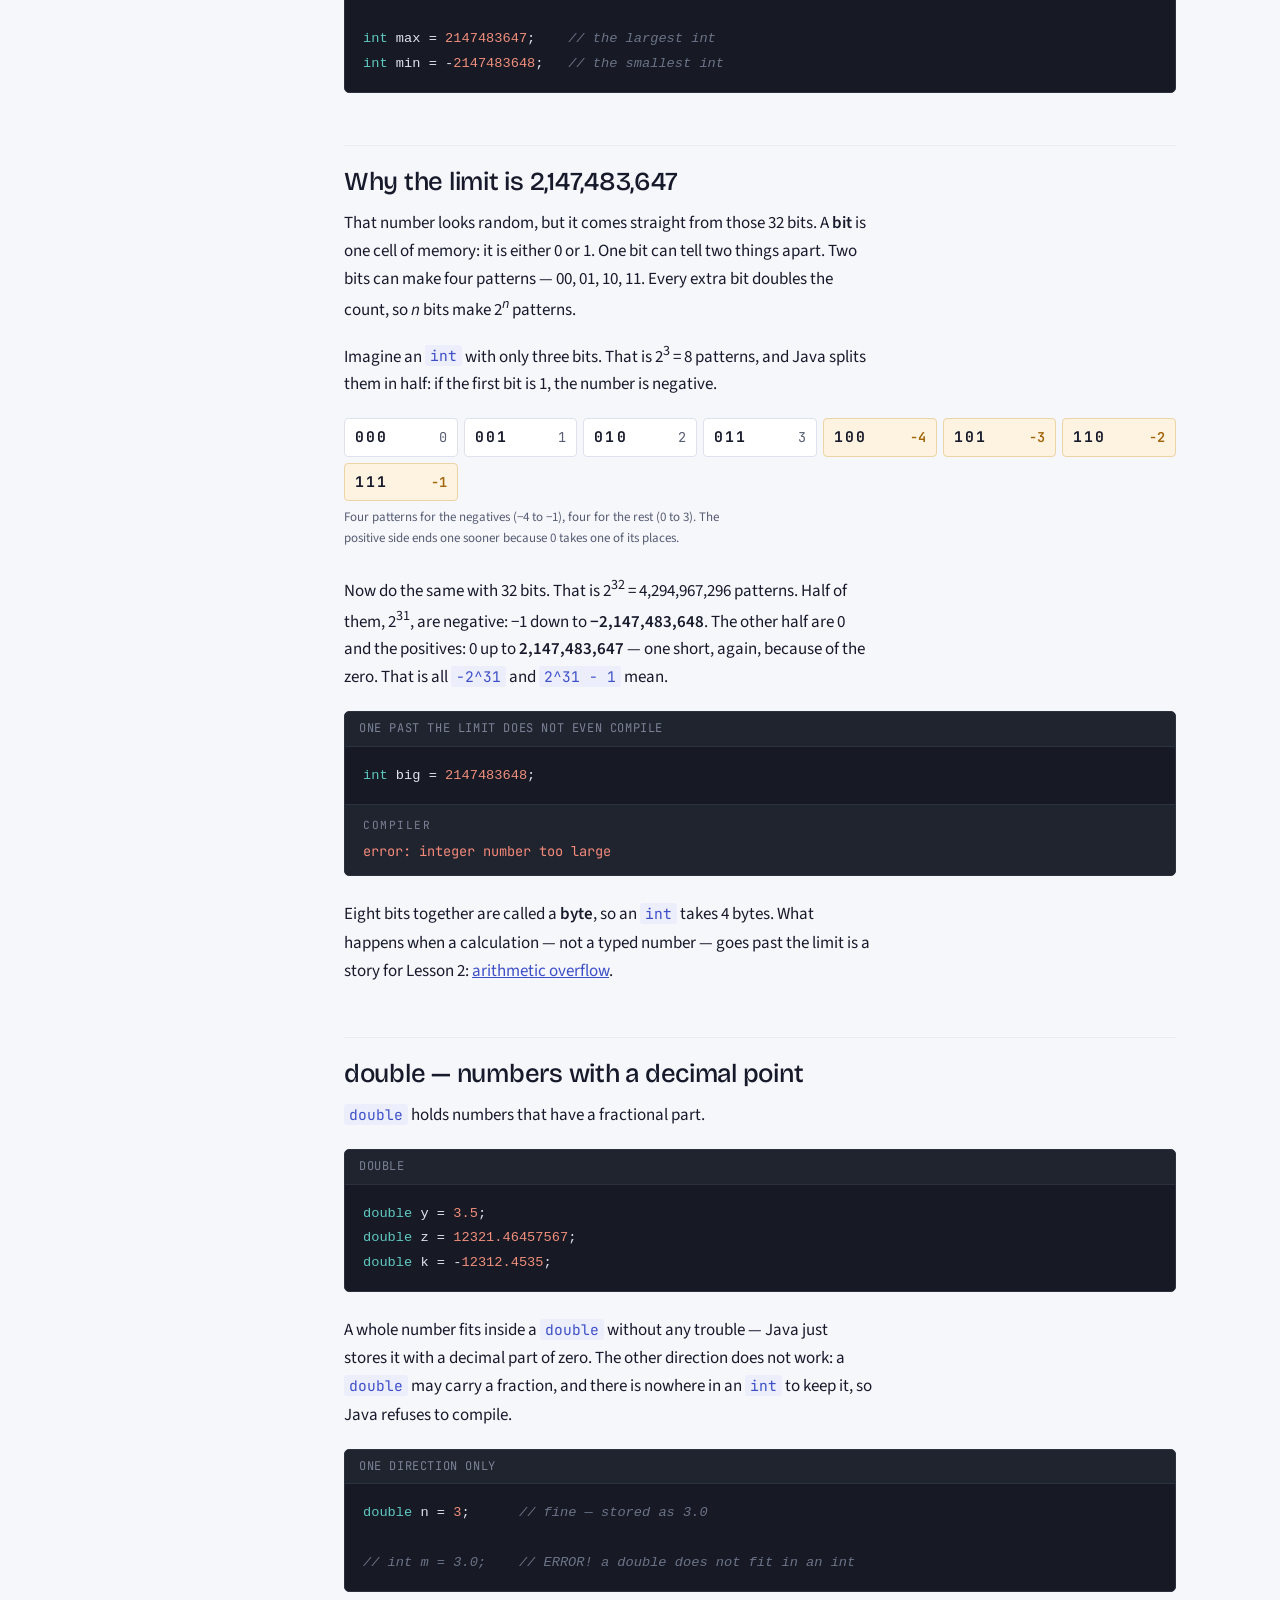
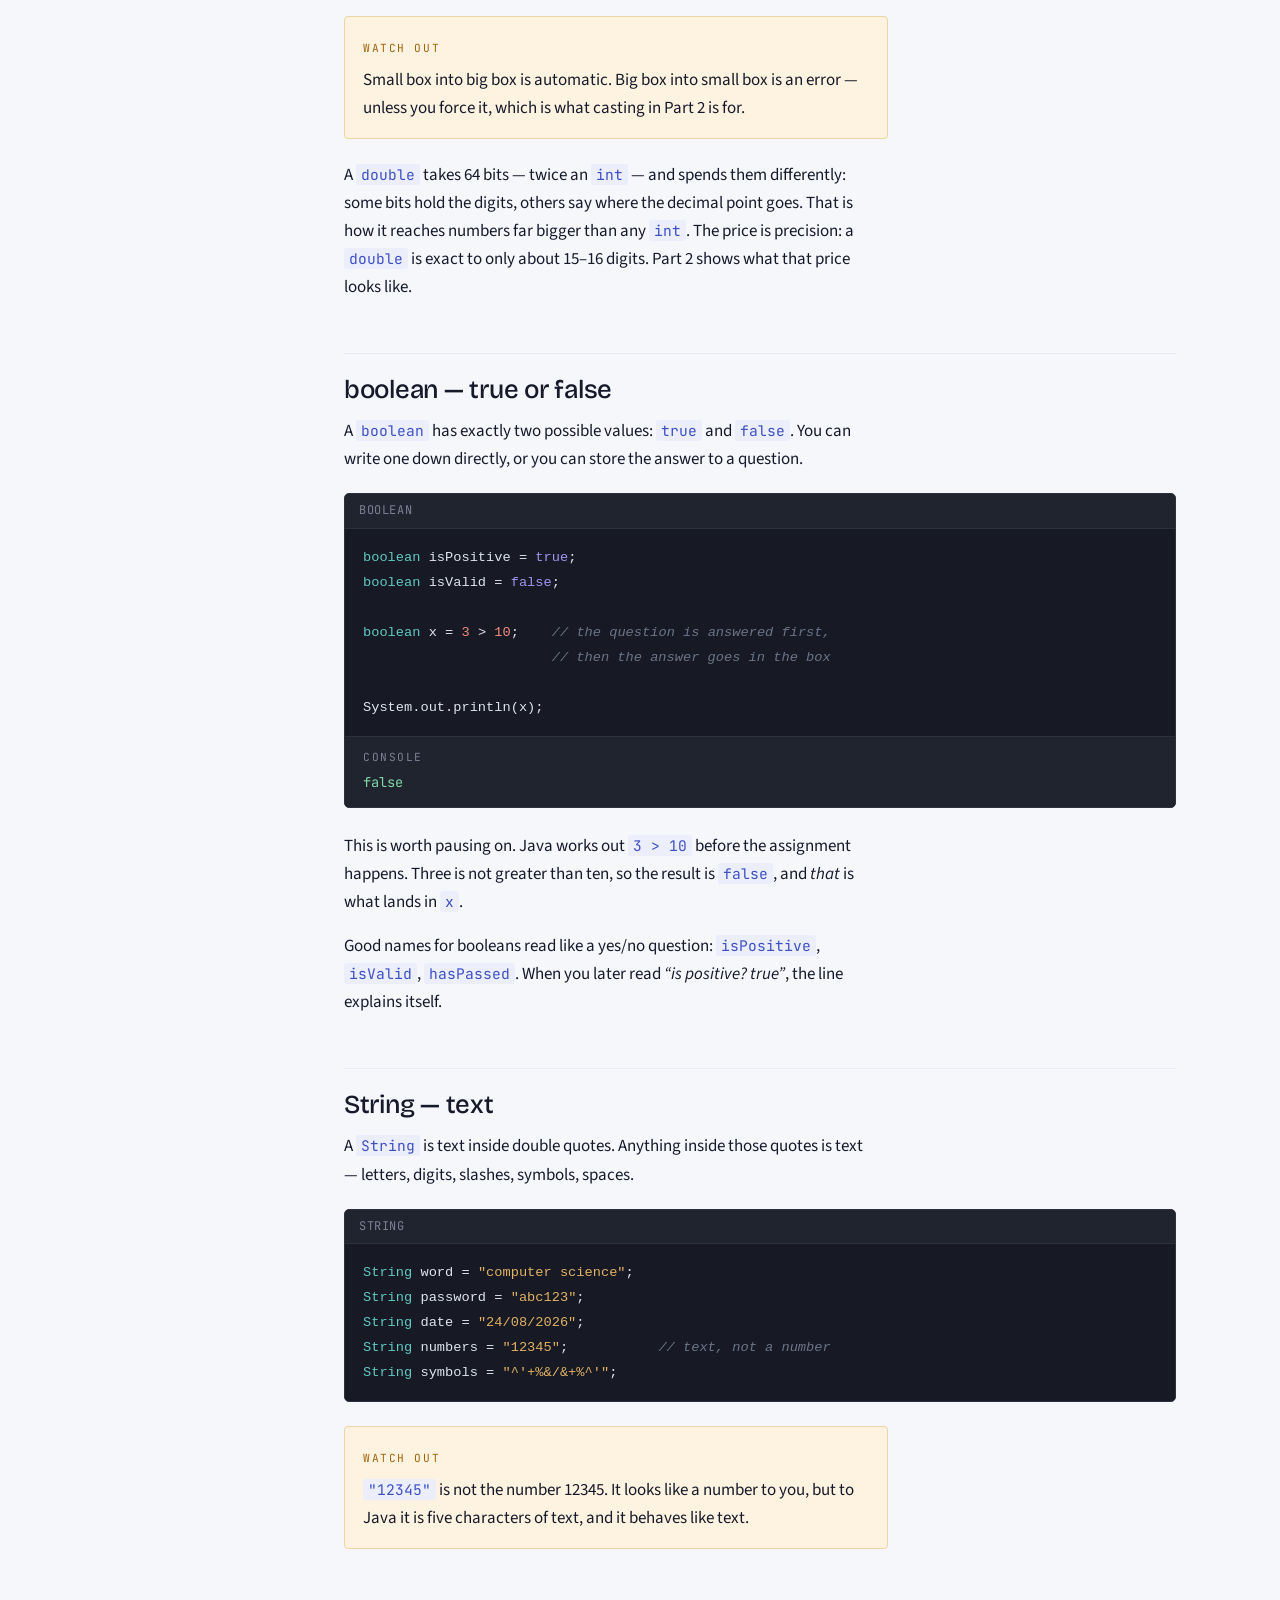
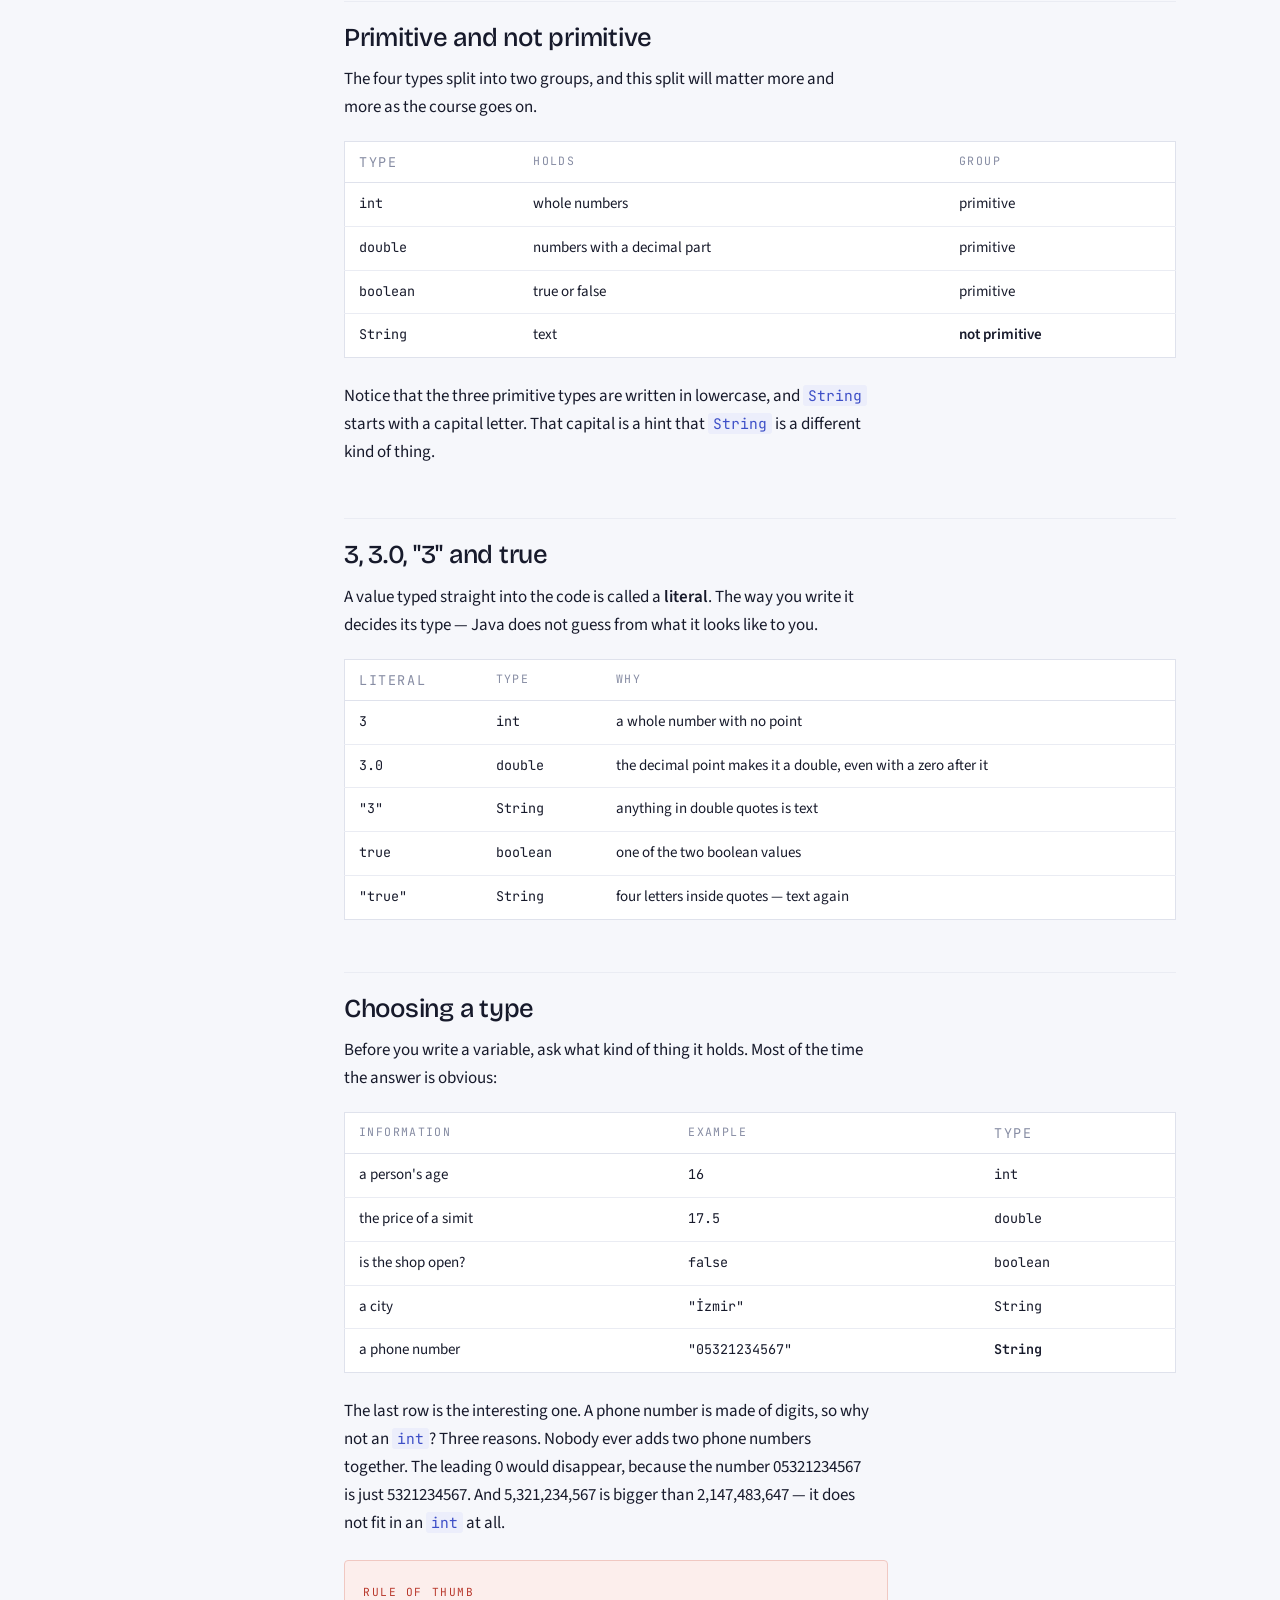
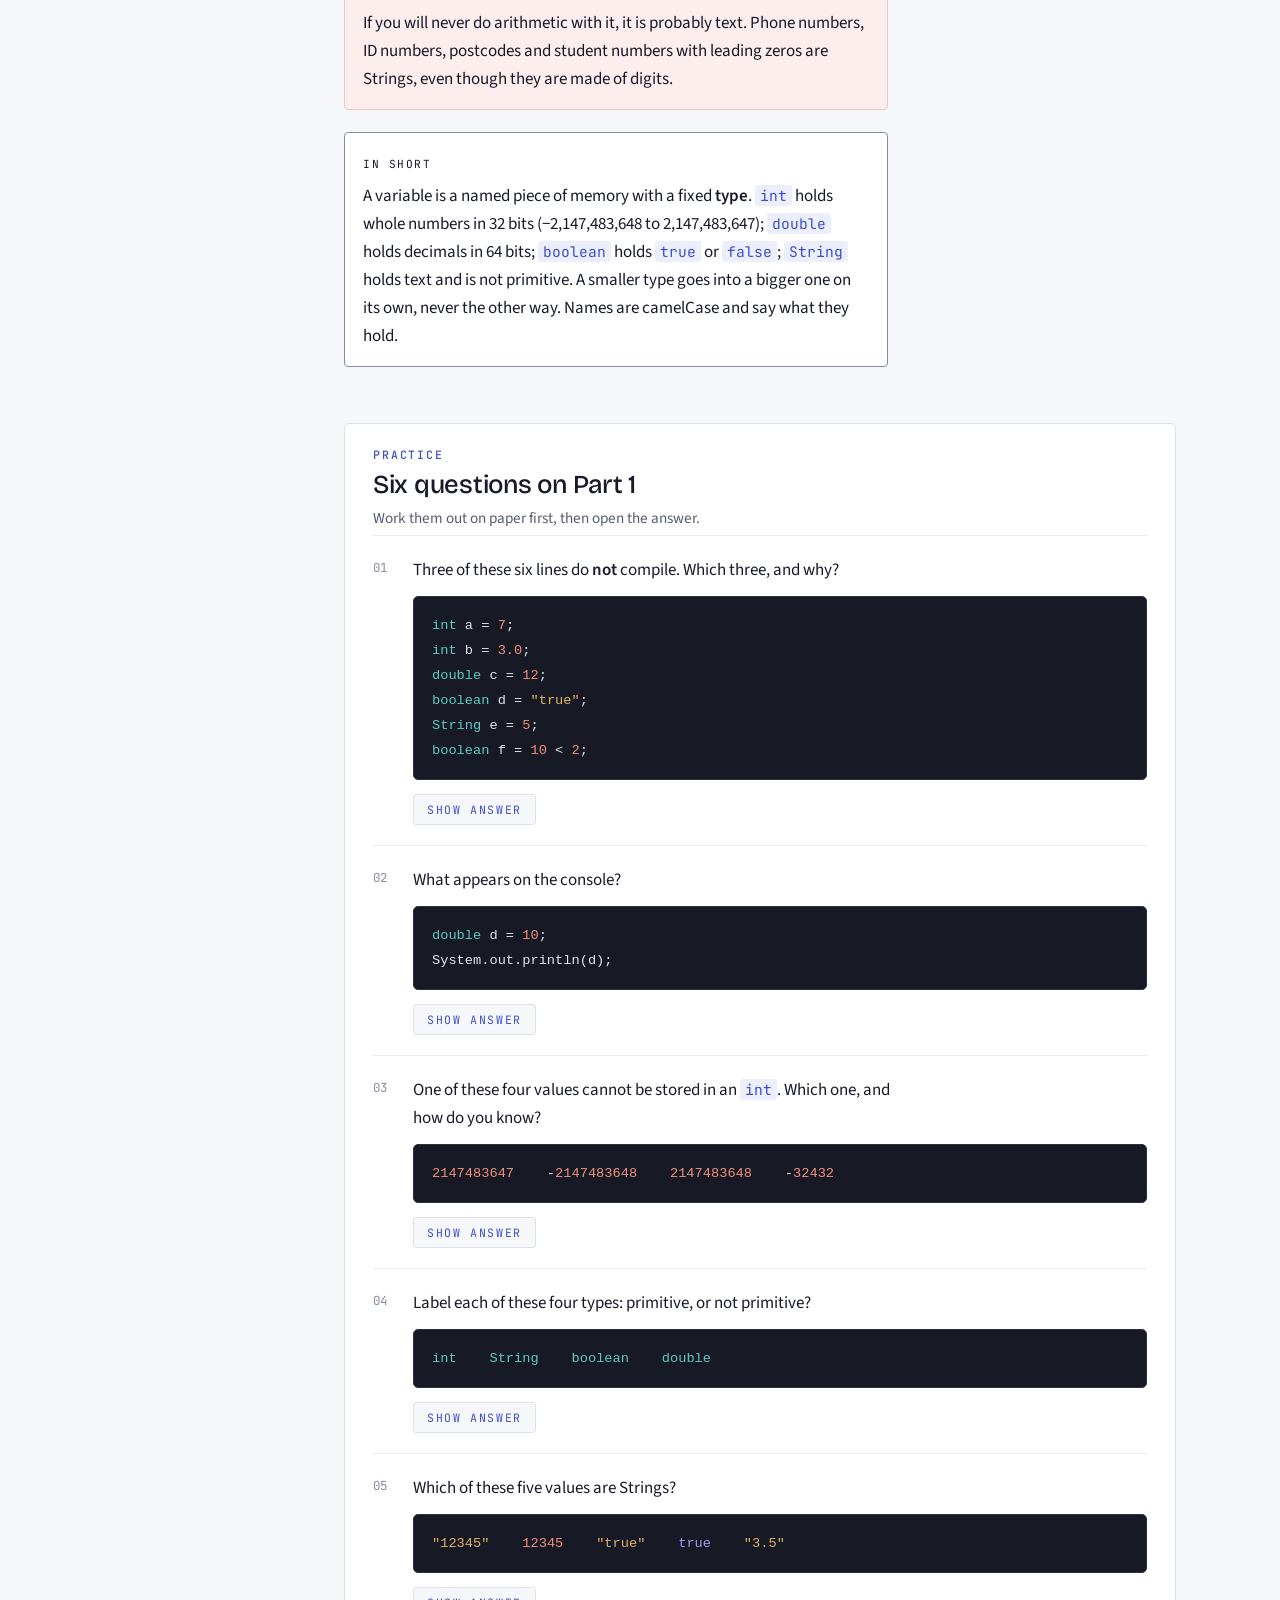
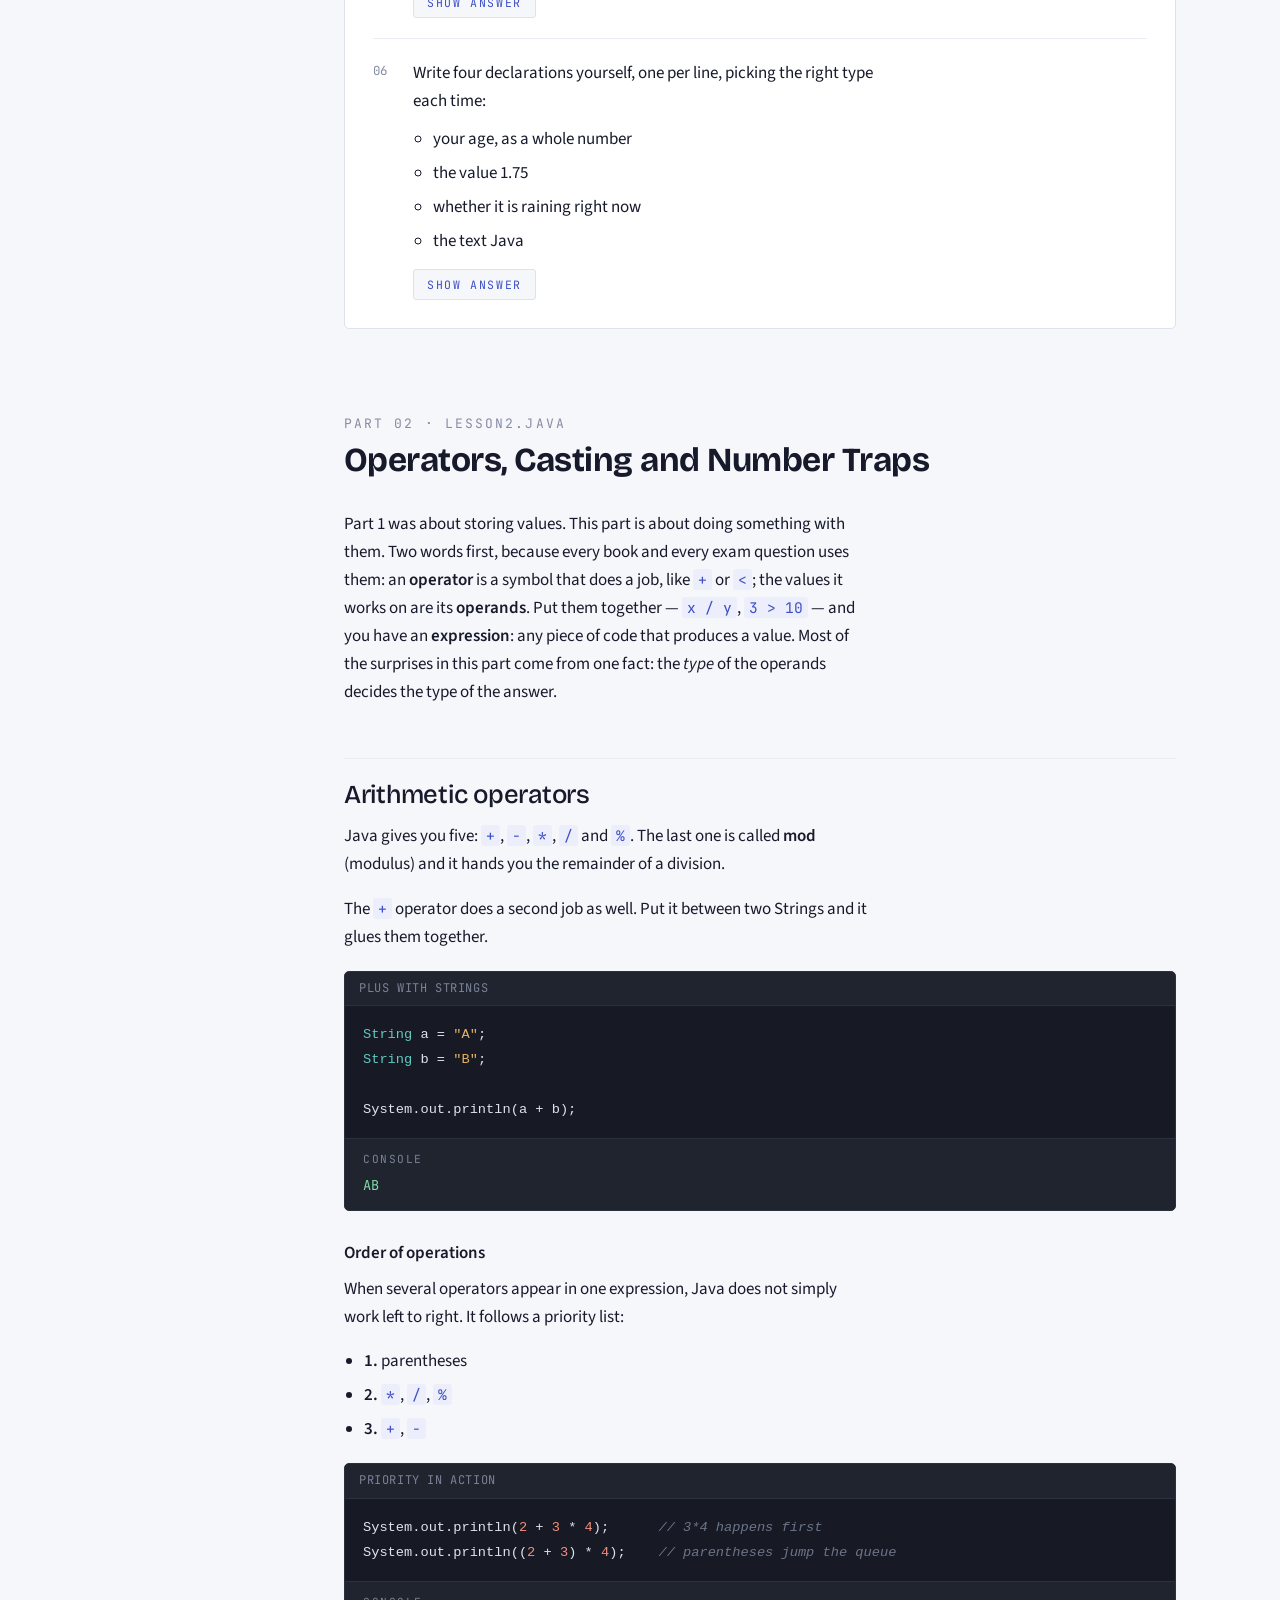
==== commit ccf1e48a: "Kitap gecisi: Ders 1-8 sayfalarina ozgun egitici icerik Her derse "In this lesson" girisi, bolum son" ====
--- a/docs/lesson1.html
+++ b/docs/lesson1.html
@@ -24,7 +24,7 @@
     <h1>Types, Operators &amp; Logic</h1>
     <p class="deck">Everything from our first lesson, spread across the three files we worked in — with the exact examples we ran in class, what each one prints, and six questions after every part.</p>
     <ul class="facts">
-      <li>3 parts</li>
+      <li>3 parts + intro</li>
       <li>Java</li>
       <li>18 questions</li>
       <li>Every output verified</li>
@@ -36,29 +36,157 @@
     <nav class="toc" aria-label="Contents">
       <h2>Contents</h2>
       <ol>
+        <li><a href="#l0">0 · How Java Runs</a></li>
+        <li><a class="sub" href="#l0-java">The JVM</a></li>
+        <li><a class="sub" href="#l0-shape">Shape of a file</a></li>
+        <li><a class="sub" href="#l0-err">Three kinds of mistakes</a></li>
         <li><a href="#l1">1 · Variables &amp; Data Types</a></li>
+        <li><a class="sub" href="#l1-mem">In memory</a></li>
+        <li><a class="sub" href="#l1-names">Naming</a></li>
         <li><a class="sub" href="#l1-int">int</a></li>
+        <li><a class="sub" href="#l1-bits">Why 2,147,483,647</a></li>
         <li><a class="sub" href="#l1-double">double</a></li>
         <li><a class="sub" href="#l1-boolean">boolean</a></li>
         <li><a class="sub" href="#l1-string">String</a></li>
+        <li><a class="sub" href="#l1-choose">Choosing a type</a></li>
         <li><a class="sub" href="#p1">Practice</a></li>
         <li><a href="#l2">2 · Operators &amp; Casting</a></li>
         <li><a class="sub" href="#l2-arith">Arithmetic</a></li>
+        <li><a class="sub" href="#l2-steps">Step by step</a></li>
+        <li><a class="sub" href="#l2-modlife">What % is good for</a></li>
         <li><a class="sub" href="#l2-div">Integer division</a></li>
         <li><a class="sub" href="#l2-cast">Casting</a></li>
+        <li><a class="sub" href="#l2-mix">int meets double</a></li>
+        <li><a class="sub" href="#l2-roundcast">Rounding with a cast</a></li>
         <li><a class="sub" href="#l2-rel">Relational</a></li>
         <li><a class="sub" href="#l2-round">Round-off error</a></li>
+        <li><a class="sub" href="#l2-why">Why not 0.1</a></li>
         <li><a class="sub" href="#l2-str">Comparing Strings</a></li>
         <li><a class="sub" href="#p2">Practice</a></li>
         <li><a href="#l3">3 · Logical Operators</a></li>
+        <li><a class="sub" href="#l3-order">Which goes first</a></li>
+        <li><a class="sub" href="#l3-between">Between two numbers</a></li>
         <li><a class="sub" href="#l3-short">Short-circuit</a></li>
+        <li><a class="sub" href="#l3-guard">Short-circuit on purpose</a></li>
         <li><a class="sub" href="#l3-morgan">De Morgan's Law</a></li>
         <li><a class="sub" href="#p3">Practice</a></li>
+        <li><a href="#words">Words</a></li>
         <li><a href="#recap">Recap</a></li>
       </ol>
     </nav>
 
     <main>
+
+      <!-- ============ BEFORE YOU START ============ -->
+      <section class="lesson" id="l0">
+        <div class="lesson-head">
+          <span class="lesson-no">Part 00 · Before the first line</span>
+          <h2 class="lesson-title">How a Java Program Runs</h2>
+        </div>
+
+        <p>Every chapter of this course starts with code we wrote in class. This one starts a step earlier — with the questions nobody asks out loud on the first day. What exactly is a program? Why do we write Java and not English? What does Eclipse do when you press Run? Ten minutes on these now makes everything after it make more sense.</p>
+
+        <div class="note note--sum">
+          <span class="tag">In this lesson</span>
+          <ul class="plain">
+            <li>How the code you type becomes something a computer can run.</li>
+            <li>The four types we use first — <code class="inl">int</code>, <code class="inl">double</code>, <code class="inl">boolean</code>, <code class="inl">String</code> — and how each one is stored.</li>
+            <li>Arithmetic, integer division, <code class="inl">%</code>, casting, and why <code class="inl">0.1</code> is never quite <code class="inl">0.1</code>.</li>
+            <li>Asking questions with <code class="inl">&lt;</code>, <code class="inl">==</code>, <code class="inl">!=</code>, and combining them with <code class="inl">&amp;&amp;</code>, <code class="inl">||</code>, <code class="inl">!</code>.</li>
+            <li>The three kinds of mistakes a program can have — and which one is the most dangerous.</li>
+          </ul>
+        </div>
+
+        <h3 id="l0-prog">What a program is</h3>
+
+        <p>A computer does not think. It follows instructions — exactly the ones it is given, in exactly the order it is given them, billions of times a second. A <strong>program</strong> is a list of those instructions.</p>
+
+        <p>The hard part is the language. Human languages are full of sentences that mean two things at once: <em>“I saw the man with the telescope”</em> — who has the telescope? A person works it out from context. A computer cannot, so we write to it in a <strong>programming language</strong>: a language with strict rules, where every line can be read in only one way. Java is one of them.</p>
+
+        <h3 id="l0-java">Java, and the machine in the middle</h3>
+
+        <p>Deep down, a processor understands only <strong>machine code</strong> — long rows of numbers, and a different set of numbers for each family of chips. A program written directly in machine code is slow to write, almost impossible to read, and runs on one kind of computer only.</p>
+
+        <p>Java was designed at Sun Microsystems by a team led by James Gosling and released in 1995 with a clever way around this. Your Java code is not translated for <em>your</em> processor. It is translated into <strong>bytecode</strong>: machine code for an imaginary computer called the <strong>Java Virtual Machine (JVM)</strong>. Every real computer — Windows, macOS, Linux, even many phones — gets its own JVM, and the JVM runs the bytecode. Write the program once, and it runs everywhere a JVM exists. That promise is the reason Java became one of the most used languages in the world.</p>
+
+        <div class="flow" role="img" aria-label="Lesson1.java goes through the compiler and becomes Lesson1.class bytecode, which the JVM runs on Windows, macOS or Linux">
+          <div class="st"><small>you write</small><b>Lesson1.java</b><small>source code — text a person can read</small></div>
+          <div class="ar">compiler<i>→</i>javac</div>
+          <div class="st"><small>Eclipse makes</small><b>Lesson1.class</b><small>bytecode — for the JVM, not for people</small></div>
+          <div class="ar">runs on<i>→</i>JVM</div>
+          <div class="st os"><b>Windows</b><b>macOS</b><b>Linux</b></div>
+        </div>
+        <p class="fig-cap">One source file, one translation, any computer. The step in the middle is done by the <strong>compiler</strong>; it is also the step that refuses to continue when your code breaks a rule.</p>
+
+        <p>You never see most of this happen. <strong>Eclipse</strong> is an <strong>IDE</strong> — an <em>integrated development environment</em>: an editor, the compiler and the JVM in one window. It compiles your file every time you save it, which is why a red underline can appear before you ever press Run: that is the compiler, already complaining.</p>
+
+        <div class="note note--life">
+          <span class="tag">History</span>
+          <p>Java was first called <em>Oak</em>, after a tree outside Gosling's office. The name was already taken, so the team renamed it after the coffee they drank — coffee from the island of Java. That is why this page's icon is a cup.</p>
+        </div>
+
+        <h3 id="l0-shape">The shape of every file</h3>
+
+        <p>Every file we wrote in class has the same frame around it. Here is the smallest one that still runs:</p>
+
+        <div class="ex">
+          <div class="ex-head"><span>Lesson1.java, stripped down</span></div>
+          <pre class="code"><code>package Grup1;                    // the folder this file lives in
+
+public class Lesson1 {            // must match the file name: Lesson1.java
+
+    public static void main(String[] args) {    // the program starts here
+
+        System.out.println(3);    // one statement, ending with ;
+
+    }
+}</code></pre>
+          <div class="out"><span class="out-label">Console</span><pre>3</pre></div>
+        </div>
+
+        <ul class="plain">
+          <li><strong>main is the front door.</strong> Java starts at the first line inside <code class="inl">main</code> and works downwards, one statement at a time, until it reaches the closing brace.</li>
+          <li><strong>A statement ends with a semicolon.</strong> The semicolon is the full stop of Java: it tells the compiler where one instruction ends and the next begins.</li>
+          <li><strong>Braces come in pairs.</strong> Every <code class="inl">{</code> has a <code class="inl">}</code> that closes it. Indenting the lines between them is not required — but without it, nobody can see which brace closes which.</li>
+          <li><strong><code class="inl">System.out.println(…)</code></strong> prints whatever is inside the parentheses on the console, then moves to the next line.</li>
+          <li><strong>Java is case-sensitive.</strong> <code class="inl">System</code> and <code class="inl">system</code> are different words. Write the second one and the compiler stops with <em>package system does not exist</em>.</li>
+        </ul>
+
+        <p>The words <code class="inl">class</code>, <code class="inl">public</code>, <code class="inl">static</code> and <code class="inl">void</code> each get a chapter of their own later on. For now they are the frame the picture sits in — the code that matters goes inside <code class="inl">main</code>.</p>
+
+        <h3 id="l0-err">Three kinds of mistakes</h3>
+
+        <p>Every programmer makes mistakes, every day. What matters is knowing which kind you are looking at, because each kind shows up at a different moment — and one of them never shows up at all.</p>
+
+        <div class="scroll">
+          <table>
+            <thead><tr><th>Kind</th><th>When you find out</th><th>What you see</th><th>Example in this lesson</th></tr></thead>
+            <tbody>
+              <tr><td><strong>compile-time error</strong><br><small>also: syntax error</small></td><td>before the program runs</td><td>a red underline; nothing runs at all</td><td class="mono">int m = 3.0;</td></tr>
+              <tr><td><strong>run-time error</strong><br><small>also: exception</small></td><td>while the program runs</td><td>the program stops at that line with a red message</td><td class="mono">12 / 0</td></tr>
+              <tr><td><strong>logic error</strong></td><td>maybe never</td><td>the program finishes happily and prints a wrong answer</td><td class="mono">double answer = 17 / 5;</td></tr>
+            </tbody>
+          </table>
+        </div>
+
+        <div class="ex">
+          <div class="ex-head"><span>The most common compile-time error there is</span></div>
+          <pre class="code"><code>System.out.println(3)     // the semicolon is missing</code></pre>
+          <div class="out"><span class="out-label">Compiler</span><pre><em>error: ';' expected</em></pre></div>
+        </div>
+
+        <p>The compiler is strict, but it is on your side: it catches the mistake before anyone runs the program. A <strong>logic error</strong> gets no such help. The code is perfectly legal Java; it just does not do what you meant. That is why this page keeps showing the console output next to the code — the only way to catch a logic error is to know what the answer <em>should</em> be and check.</p>
+
+        <div class="note note--life">
+          <span class="tag">History</span>
+          <p>In 1947, engineers working with Grace Hopper on the Harvard Mark II computer found a moth stuck in one of its relays. They taped it into the logbook with the note <em>“first actual case of bug being found.”</em> Engineers had called faults “bugs” before — but since then, finding and removing them has been called <strong>debugging</strong>.</p>
+        </div>
+
+        <div class="note note--sum">
+          <span class="tag">In short</span>
+          <p>You write <strong>source code</strong> (<code class="inl">.java</code>); the <strong>compiler</strong> checks it and turns it into <strong>bytecode</strong> (<code class="inl">.class</code>); the <strong>JVM</strong> runs the bytecode on any computer. A program starts in <code class="inl">main</code> and runs top to bottom. Mistakes come in three kinds: the compiler catches <strong>compile-time</strong> errors, the program crashes on <strong>run-time</strong> errors, and nobody warns you about <strong>logic</strong> errors.</p>
+        </div>
+      </section>
 
       <!-- ============ LESSON 1 ============ -->
       <section class="lesson" id="l1">
@@ -79,6 +207,63 @@
 
         <p>Two slashes start a <strong>comment</strong>. Java ignores everything after them on that line, so comments are where you explain the code to yourself and to whoever reads it next.</p>
 
+        <h3 id="l1-mem">What a variable really is</h3>
+
+        <p>“Box” is a good picture, and it is closer to the truth than it sounds. A computer's working memory — its <strong>RAM</strong> — is billions of tiny cells, each holding a 0 or a 1. When Java reaches the line <code class="inl">int age = 5;</code>, it does three things:</p>
+
+        <ol class="plain">
+          <li>sets aside enough cells for one <code class="inl">int</code> (32 of them),</li>
+          <li>remembers that this piece of memory is called <code class="inl">age</code>,</li>
+          <li>writes 5 into it.</li>
+        </ol>
+
+        <div class="objs" role="img" aria-label="Four variables drawn as labelled boxes in memory">
+          <div class="obj"><div class="obj-h"><b>age</b><span>int · 32 bits</span></div><div class="f"><span class="k">value</span><span class="v">5</span></div></div>
+          <div class="obj"><div class="obj-h"><b>y</b><span>double · 64 bits</span></div><div class="f"><span class="k">value</span><span class="v">3.5</span></div></div>
+          <div class="obj"><div class="obj-h"><b>isPositive</b><span>boolean</span></div><div class="f"><span class="k">value</span><span class="v">true</span></div></div>
+          <div class="obj"><div class="obj-h"><b>word</b><span>String</span></div><div class="f"><span class="k">value</span><span class="v">"computer science"</span></div></div>
+        </div>
+        <p class="fig-cap">Each variable is a name, a type and a value. The name never changes, the type never changes — only the value can.</p>
+
+        <p>Two words describe that one line. Writing the type and the name — <code class="inl">int age</code> — <strong>declares</strong> the variable: it tells Java the box exists. Giving it its first value — <code class="inl">= 5</code> — <strong>initializes</strong> it. Our pattern does both in one statement.</p>
+
+        <div class="note note--rule">
+          <span class="tag">Rule</span>
+          <p>In Java, <code class="inl">=</code> does not mean “is equal to”. It means <em>“work out the right-hand side, then put the result in the box on the left.”</em> It is an instruction, not a statement of fact. Asking whether two things are equal is a different symbol, <code class="inl">==</code>, and it comes in Part 2.</p>
+        </div>
+
+        <h3 id="l1-names">Naming a variable</h3>
+
+        <p>Names in Java follow two sets of rules. The first set is enforced by the compiler — break one and the program does not compile:</p>
+
+        <ul class="plain">
+          <li>A name may contain letters, digits, <code class="inl">_</code> and <code class="inl">$</code> — nothing else, and no spaces.</li>
+          <li>It may not start with a digit.</li>
+          <li>It may not be one of Java's <strong>reserved words</strong> — <code class="inl">int</code>, <code class="inl">double</code>, <code class="inl">boolean</code>, <code class="inl">class</code>, <code class="inl">public</code>, <code class="inl">static</code>, <code class="inl">void</code>, <code class="inl">package</code>, <code class="inl">true</code>, <code class="inl">false</code> and about forty more. These words already mean something to Java.</li>
+          <li>Upper and lower case are different letters: <code class="inl">age</code> and <code class="inl">Age</code> are two different variables.</li>
+        </ul>
+
+        <div class="ex">
+          <div class="ex-head"><span>Three names the compiler refuses</span></div>
+          <pre class="code"><code>// int 2nd = 3;       // starts with a digit
+// int my age = 6;    // a space in the middle
+// int double = 4;    // double is a reserved word</code></pre>
+          <div class="out"><span class="out-label">Compiler</span><pre><em>error: not a statement
+error: ';' expected</em></pre></div>
+        </div>
+
+        <div class="ex">
+          <div class="ex-head"><span>Same letters, different case, different variables</span></div>
+          <pre class="code"><code>int Age = 1;
+int age = 2;
+
+System.out.println(Age + age);</code></pre>
+          <div class="out"><span class="out-label">Console</span><pre>3</pre></div>
+        </div>
+
+        <p>The second set is enforced by people. Java programmers everywhere write names in <strong>camelCase</strong>: start with a lowercase letter, and begin every following word with a capital — <code class="inl">age</code>, <code class="inl">birthYear</code>, <code class="inl">isPositive</code>. The bumps in the middle are the camel's humps. And a name should say what is in the box: <code class="inl">price</code> beats <code class="inl">p</code>, and <code class="inl">p</code> beats <code class="inl">x</code>. Short names like <code class="inl">x</code> and <code class="inl">y</code> are fine in a five-line example; in a real program, nobody — including you, a month later — will remember what they meant.</p>
+
+
         <h3 id="l1-int">int — whole numbers</h3>
 
         <p><code class="inl">int</code> holds whole numbers, positive or negative. No decimal point is allowed.</p>
@@ -100,6 +285,35 @@
 int min = -2147483648;   // the smallest int</code></pre>
         </div>
 
+        <h3 id="l1-bits">Why the limit is 2,147,483,647</h3>
+
+        <p>That number looks random, but it comes straight from those 32 bits. A <strong>bit</strong> is one cell of memory: it is either 0 or 1. One bit can tell two things apart. Two bits can make four patterns — 00, 01, 10, 11. Every extra bit doubles the count, so <em>n</em> bits make 2<sup><em>n</em></sup> patterns.</p>
+
+        <p>Imagine an <code class="inl">int</code> with only three bits. That is 2<sup>3</sup> = 8 patterns, and Java splits them in half: if the first bit is 1, the number is negative.</p>
+
+        <div class="bits" role="img" aria-label="The eight patterns of three bits: 000 to 011 are 0 to 3, 100 to 111 are -4 to -1">
+          <div><b>000</b><span>0</span></div>
+          <div><b>001</b><span>1</span></div>
+          <div><b>010</b><span>2</span></div>
+          <div><b>011</b><span>3</span></div>
+          <div class="neg"><b>100</b><span>−4</span></div>
+          <div class="neg"><b>101</b><span>−3</span></div>
+          <div class="neg"><b>110</b><span>−2</span></div>
+          <div class="neg"><b>111</b><span>−1</span></div>
+        </div>
+        <p class="fig-cap">Four patterns for the negatives (−4 to −1), four for the rest (0 to 3). The positive side ends one sooner because 0 takes one of its places.</p>
+
+        <p>Now do the same with 32 bits. That is 2<sup>32</sup> = 4,294,967,296 patterns. Half of them, 2<sup>31</sup>, are negative: −1 down to <strong>−2,147,483,648</strong>. The other half are 0 and the positives: 0 up to <strong>2,147,483,647</strong> — one short, again, because of the zero. That is all <code class="inl">-2^31</code> and <code class="inl">2^31 - 1</code> mean.</p>
+
+        <div class="ex">
+          <div class="ex-head"><span>One past the limit does not even compile</span></div>
+          <pre class="code"><code>int big = 2147483648;</code></pre>
+          <div class="out"><span class="out-label">Compiler</span><pre><em>error: integer number too large</em></pre></div>
+        </div>
+
+        <p>Eight bits together are called a <strong>byte</strong>, so an <code class="inl">int</code> takes 4 bytes. What happens when a calculation — not a typed number — goes past the limit is a story for Lesson 2: <a href="lesson2.html#l4-overflow">arithmetic overflow</a>.</p>
+
+
         <h3 id="l1-double">double — numbers with a decimal point</h3>
 
         <p><code class="inl">double</code> holds numbers that have a fractional part.</p>
@@ -125,6 +339,8 @@
           <p>Small box into big box is automatic. Big box into small box is an error — unless you force it, which is what casting in Part 2 is for.</p>
         </div>
 
+        <p>A <code class="inl">double</code> takes 64 bits — twice an <code class="inl">int</code> — and spends them differently: some bits hold the digits, others say where the decimal point goes. That is how it reaches numbers far bigger than any <code class="inl">int</code>. The price is precision: a <code class="inl">double</code> is exact to only about 15–16 digits. Part 2 shows what that price looks like.</p>
+
         <h3 id="l1-boolean">boolean — true or false</h3>
 
         <p>A <code class="inl">boolean</code> has exactly two possible values: <code class="inl">true</code> and <code class="inl">false</code>. You can write one down directly, or you can store the answer to a question.</p>
@@ -142,6 +358,8 @@
         </div>
 
         <p>This is worth pausing on. Java works out <code class="inl">3 &gt; 10</code> before the assignment happens. Three is not greater than ten, so the result is <code class="inl">false</code>, and <em>that</em> is what lands in <code class="inl">x</code>.</p>
+
+        <p>Good names for booleans read like a yes/no question: <code class="inl">isPositive</code>, <code class="inl">isValid</code>, <code class="inl">hasPassed</code>. When you later read <em>“is positive? true”</em>, the line explains itself.</p>
 
         <h3 id="l1-string">String — text</h3>
 
@@ -180,6 +398,52 @@
         </div>
 
         <p>Notice that the three primitive types are written in lowercase, and <code class="inl">String</code> starts with a capital letter. That capital is a hint that <code class="inl">String</code> is a different kind of thing.</p>
+
+        <h3 id="l1-lit">3, 3.0, "3" and true</h3>
+
+        <p>A value typed straight into the code is called a <strong>literal</strong>. The way you write it decides its type — Java does not guess from what it looks like to you.</p>
+
+        <div class="scroll">
+          <table>
+            <thead><tr><th class="mono">Literal</th><th>Type</th><th>Why</th></tr></thead>
+            <tbody>
+              <tr><td class="mono">3</td><td class="mono">int</td><td>a whole number with no point</td></tr>
+              <tr><td class="mono">3.0</td><td class="mono">double</td><td>the decimal point makes it a double, even with a zero after it</td></tr>
+              <tr><td class="mono">"3"</td><td class="mono">String</td><td>anything in double quotes is text</td></tr>
+              <tr><td class="mono">true</td><td class="mono">boolean</td><td>one of the two boolean values</td></tr>
+              <tr><td class="mono">"true"</td><td class="mono">String</td><td>four letters inside quotes — text again</td></tr>
+            </tbody>
+          </table>
+        </div>
+
+        <h3 id="l1-choose">Choosing a type</h3>
+
+        <p>Before you write a variable, ask what kind of thing it holds. Most of the time the answer is obvious:</p>
+
+        <div class="scroll">
+          <table>
+            <thead><tr><th>Information</th><th>Example</th><th class="mono">Type</th></tr></thead>
+            <tbody>
+              <tr><td>a person's age</td><td class="mono">16</td><td class="mono">int</td></tr>
+              <tr><td>the price of a simit</td><td class="mono">17.5</td><td class="mono">double</td></tr>
+              <tr><td>is the shop open?</td><td class="mono">false</td><td class="mono">boolean</td></tr>
+              <tr><td>a city</td><td class="mono">"İzmir"</td><td class="mono">String</td></tr>
+              <tr><td>a phone number</td><td class="mono">"05321234567"</td><td class="mono"><strong>String</strong></td></tr>
+            </tbody>
+          </table>
+        </div>
+
+        <p>The last row is the interesting one. A phone number is made of digits, so why not an <code class="inl">int</code>? Three reasons. Nobody ever adds two phone numbers together. The leading 0 would disappear, because the number 05321234567 is just 5321234567. And 5,321,234,567 is bigger than 2,147,483,647 — it does not fit in an <code class="inl">int</code> at all.</p>
+
+        <div class="note note--rule">
+          <span class="tag">Rule of thumb</span>
+          <p>If you will never do arithmetic with it, it is probably text. Phone numbers, ID numbers, postcodes and student numbers with leading zeros are Strings, even though they are made of digits.</p>
+        </div>
+
+        <div class="note note--sum">
+          <span class="tag">In short</span>
+          <p>A variable is a named piece of memory with a fixed <strong>type</strong>. <code class="inl">int</code> holds whole numbers in 32 bits (−2,147,483,648 to 2,147,483,647); <code class="inl">double</code> holds decimals in 64 bits; <code class="inl">boolean</code> holds <code class="inl">true</code> or <code class="inl">false</code>; <code class="inl">String</code> holds text and is not primitive. A smaller type goes into a bigger one on its own, never the other way. Names are camelCase and say what they hold.</p>
+        </div>
 
         <div class="practice" id="p1">
           <h3 class="practice-title"><span class="practice-eyebrow">Practice</span>Six questions on Part 1</h3>
@@ -298,6 +562,8 @@
           <span class="lesson-no">Part 02 · Lesson2.java</span>
           <h2 class="lesson-title">Operators, Casting and Number Traps</h2>
         </div>
+
+        <p>Part 1 was about storing values. This part is about doing something with them. Two words first, because every book and every exam question uses them: an <strong>operator</strong> is a symbol that does a job, like <code class="inl">+</code> or <code class="inl">&lt;</code>; the values it works on are its <strong>operands</strong>. Put them together — <code class="inl">x / y</code>, <code class="inl">3 &gt; 10</code> — and you have an <strong>expression</strong>: any piece of code that produces a value. Most of the surprises in this part come from one fact: the <em>type</em> of the operands decides the type of the answer.</p>
 
         <h3 id="l2-arith">Arithmetic operators</h3>
 
@@ -350,6 +616,61 @@
 
         <p>That last line surprises people. When the left number is smaller than the right one, nothing can be taken out of it, so the whole number is the remainder.</p>
 
+        <h3 id="l2-steps">One step at a time</h3>
+
+        <p>When an expression mixes operators, Java follows the order from the file: parentheses first, then <code class="inl">*</code>, <code class="inl">/</code>, <code class="inl">%</code>, then <code class="inl">+</code>, <code class="inl">-</code>. Operators on the same level go <strong>left to right</strong>. Here is a long one, solved the way Java solves it:</p>
+
+        <div class="ex">
+          <div class="ex-head"><span>2 + 17 % 5 * 3 - 4 / 3</span></div>
+          <pre class="code"><code>// 2 + 17 % 5 * 3 - 4 / 3
+// 2 +    2   * 3 - 4 / 3     17 % 5 is 2      (first of * / % from the left)
+// 2 +        6   - 4 / 3     2 * 3 is 6
+// 2 +        6   -   1       4 / 3 is 1       (int division)
+//     8          -   1       now + and -, left to right
+//          7
+
+System.out.println(2 + 17 % 5 * 3 - 4 / 3);</code></pre>
+          <div class="out"><span class="out-label">Console</span><pre>7</pre></div>
+        </div>
+
+        <p>Doing this on paper, one line per step, is exactly how you should attack an expression question on the exam. Skipping steps in your head is where the mistakes hide.</p>
+
+        <h3 id="l2-modlife">What % is good for</h3>
+
+        <p><code class="inl">%</code> looks like a strange extra, but it answers questions you meet every day. Whenever something is counted in groups — minutes into hours, students into teams, days into weeks — <code class="inl">/</code> tells you how many full groups, and <code class="inl">%</code> tells you what is left over.</p>
+
+        <div class="ex">
+          <div class="ex-head"><span>Groups and leftovers</span></div>
+          <pre class="code"><code>int minutes = 135;
+System.out.println(minutes / 60);    // full hours
+System.out.println(minutes % 60);    // minutes left over
+
+int students = 17;
+System.out.println(students / 5);    // full teams of 5
+System.out.println(students % 5);    // students without a team</code></pre>
+          <div class="out"><span class="out-label">Console</span><pre>2
+15
+3
+2</pre></div>
+        </div>
+
+        <p>A 135-minute film lasts 2 hours 15 minutes. Seventeen students make 3 teams of five, with 2 left over. Two more tricks come up again and again:</p>
+
+        <div class="ex">
+          <div class="ex-head"><span>Even numbers and last digits</span></div>
+          <pre class="code"><code>System.out.println(47 % 2 == 0);    // even? an even number leaves 0
+System.out.println(2026 % 10);      // the last digit</code></pre>
+          <div class="out"><span class="out-label">Console</span><pre>false
+6</pre></div>
+        </div>
+
+        <p>Every whole number divided by 2 leaves 0 or 1, so <code class="inl">n % 2 == 0</code> asks “is n even?”. And dividing by 10 leaves exactly the last digit — an idea Lesson 3 uses to take whole numbers apart, digit by digit.</p>
+
+        <div class="note note--trap">
+          <span class="tag">Watch out</span>
+          <p>With a negative number on the left, the remainder is negative too: <code class="inl">-7 % 3</code> is <code class="inl">-1</code>, not 2. The sign of the answer follows the left-hand number. Most problems keep to positive numbers, but now you know.</p>
+        </div>
+
         <h3 id="l2-div">Integer division</h3>
 
         <p>Divide an <code class="inl">int</code> by an <code class="inl">int</code> and Java gives you an <code class="inl">int</code> back. The fractional part is not rounded — it is thrown away.</p>
@@ -412,6 +733,52 @@
 
         <p>3.89 does not become 4. The cast chops off everything after the decimal point and keeps the whole part, no matter how close to the next number you were.</p>
 
+        <h3 id="l2-mix">When an int meets a double</h3>
+
+        <p>Every operator looks at its two operands before it does anything. The rule is short:</p>
+
+        <div class="scroll">
+          <table>
+            <thead><tr><th>Operands</th><th>Answer</th><th>Example</th><th>Result</th></tr></thead>
+            <tbody>
+              <tr><td><code class="inl">int</code> and <code class="inl">int</code></td><td><code class="inl">int</code></td><td class="mono">17 / 5</td><td class="mono">3</td></tr>
+              <tr><td><code class="inl">int</code> and <code class="inl">double</code></td><td><code class="inl">double</code></td><td class="mono">17 / 5.0</td><td class="mono">3.4</td></tr>
+              <tr><td><code class="inl">double</code> and <code class="inl">int</code></td><td><code class="inl">double</code></td><td class="mono">7 + 2.0</td><td class="mono">9.0</td></tr>
+            </tbody>
+          </table>
+        </div>
+
+        <p>When the types differ, Java quietly turns the <code class="inl">int</code> into a <code class="inl">double</code> first — small box into big box, just like in Part 1. This is called <strong>promotion</strong> (or <em>widening</em>), and it is why one cast was enough above.</p>
+
+        <p>But Java promotes one operator at a time, from left to right. A <code class="inl">double</code> later in the line cannot rescue a division that already happened:</p>
+
+        <div class="ex">
+          <div class="ex-head"><span>Same numbers, different order</span></div>
+          <pre class="code"><code>System.out.println(1 / 2 * 4.0);    // 1 / 2 first: two ints, so 0
+System.out.println(4.0 * 1 / 2);    // 4.0 * 1 first: a double from the start</code></pre>
+          <div class="out"><span class="out-label">Console</span><pre>0.0
+2.0</pre></div>
+        </div>
+
+        <h3 id="l2-roundcast">Rounding with a cast</h3>
+
+        <p><code class="inl">(int)</code> cuts. But one small trick turns cutting into rounding: add 0.5 first.</p>
+
+        <div class="ex">
+          <div class="ex-head"><span>Add a half, then cut</span></div>
+          <pre class="code"><code>System.out.println((int) (3.89 + 0.5));    // (int) 4.39
+System.out.println((int) (3.19 + 0.5));    // (int) 3.69</code></pre>
+          <div class="out"><span class="out-label">Console</span><pre>4
+3</pre></div>
+        </div>
+
+        <p>Anything with a fraction of .5 or more is pushed past the next whole number before the cut, so it ends up there. Anything below .5 is not pushed far enough, so it falls back. The parentheses matter: the 0.5 has to be added <em>before</em> the cast, not after.</p>
+
+        <div class="note note--trap">
+          <span class="tag">Watch out</span>
+          <p>The trick is for positive numbers. <code class="inl">(int) (-3.89 + 0.5)</code> is <code class="inl">(int) -3.39</code>, which gives <code class="inl">-3</code> — but −3.89 rounds to −4. For a negative number, subtract the half instead: <code class="inl">(int) (-3.89 - 0.5)</code> gives <code class="inl">-4</code>.</p>
+        </div>
+
         <h3>Dividing by zero</h3>
 
         <p>Dividing an <code class="inl">int</code> by zero is not something Java can do, and it is not something the compiler catches either. The code compiles fine and the program starts fine — then it crashes at the moment it reaches that line. That is a <strong>run-time error</strong>, and this one is called an <code class="inl">ArithmeticException</code>.</p>
@@ -499,6 +866,27 @@
 
         <p>The damage comes from <em>arithmetic</em>. Each operation can nudge the value a little, and those nudges are what <code class="inl">==</code> trips over.</p>
 
+        <h3 id="l2-why">Why a double cannot hold 0.1</h3>
+
+        <p>Try to write one third as a decimal. 0.3, 0.33, 0.333… — however many 3s you write, you have to stop somewhere, and wherever you stop, you are a tiny bit short. Some fractions simply do not fit in base 10.</p>
+
+        <p>A computer counts in base 2, and in base 2 the troublemaker is one tenth. Written in bits, 0.1 is <code class="inl">0.000110011001100110011…</code> — the <code class="inl">0011</code> repeats forever. A <code class="inl">double</code> has 64 bits, so it has to stop, and the 0.1 it stores is a hair away from the real 0.1. Usually Java hides that hair when it prints. Arithmetic can make it big enough to show:</p>
+
+        <div class="ex">
+          <div class="ex-head"><span>Where the hair shows</span></div>
+          <pre class="code"><code>System.out.println(0.1 + 0.2);
+System.out.println(1.0 / 3);</code></pre>
+          <div class="out"><span class="out-label">Console</span><pre>0.30000000000000004
+0.3333333333333333</pre></div>
+        </div>
+
+        <p>That is the whole story of round-off error. It is not a bug in Java — every language that uses the same 64-bit format, which is nearly all of them, prints the same <code class="inl">0.30000000000000004</code>.</p>
+
+        <div class="note note--life">
+          <span class="tag">In real life</span>
+          <p>Banks cannot afford a hair here and a hair there across millions of payments. That is why money is usually stored as a whole number of the smallest unit — 1750 kuruş instead of 17.50 lira — in an integer type, where every value is exact.</p>
+        </div>
+
         <div class="note note--task">
           <span class="tag">Try it</span>
           <p>Write code that checks whether two <code class="inl">double</code> values are equal <strong>correctly</strong> — in a way that is not fooled by the extra 0.0000000000001. Bring your attempt to class and we will go through it together. We did, in Lesson 5, with <code class="inl">Math.abs</code>: <a href="lesson5.html#l16-tol">the solution is there</a>.</p>
@@ -527,6 +915,11 @@
         <div class="note note--rule">
           <span class="tag">Rule</span>
           <p>Never use <code class="inl">==</code> to compare two Strings. It is not a rule about style — the answer it gives you will be wrong. We will cover the correct way to do it later.</p>
+        </div>
+
+        <div class="note note--sum">
+          <span class="tag">In short</span>
+          <p>An <strong>expression</strong> runs in a fixed order: parentheses, then <code class="inl">* / %</code>, then <code class="inl">+ -</code>, left to right within a level. Two ints give an int, so <code class="inl">/</code> throws the fraction away and <code class="inl">%</code> gives the remainder. One double makes the answer a double. A cast forces a type: <code class="inl">(double)</code> on an input saves the fraction, <code class="inl">(int)</code> cuts it off. Dividing an int by zero crashes. Doubles are almost never exact, so never compare them with <code class="inl">==</code> — and never compare Strings with it either.</p>
         </div>
 
         <div class="practice" id="p2">
@@ -661,6 +1054,11 @@
 
         <p>Relational operators turn numbers into <code class="inl">true</code> and <code class="inl">false</code>. Logical operators take those <code class="inl">true</code> and <code class="inl">false</code> values and combine them, so you can ask one question made of several smaller questions.</p>
 
+        <div class="note note--life">
+          <span class="tag">History</span>
+          <p>The word <code class="inl">boolean</code> is a person's name. George Boole (1815–1864), an English mathematician, showed in 1854 that logic — <em>and</em>, <em>or</em>, <em>not</em>, <em>true</em>, <em>false</em> — can be calculated just like arithmetic. For eighty years it was pure mathematics. Then in 1937 Claude Shannon showed that electrical switches follow exactly Boole's rules. Every chip in every phone and computer today is built from billions of tiny AND, OR and NOT switches.</p>
+        </div>
+
         <div class="scroll">
           <table>
             <thead>
@@ -714,6 +1112,70 @@
 // 2 &lt; 5   is true, and !true is false
 // false || false   is false</code></pre>
           <div class="out"><span class="out-label">Console</span><pre>false</pre></div>
+        </div>
+
+        <h3 id="l3-order">Which goes first</h3>
+
+        <p>Now that there are more operators, here is the complete order for everything in this lesson, from first to last:</p>
+
+        <div class="scroll">
+          <table>
+            <thead><tr><th>Order</th><th>Operators</th><th>Name</th></tr></thead>
+            <tbody>
+              <tr><td>1</td><td class="mono">( )</td><td>parentheses</td></tr>
+              <tr><td>2</td><td class="mono">!   (int)   (double)</td><td>NOT and casts — they belong to the one value right after them</td></tr>
+              <tr><td>3</td><td class="mono">*   /   %</td><td>multiplication level</td></tr>
+              <tr><td>4</td><td class="mono">+   -</td><td>addition level</td></tr>
+              <tr><td>5</td><td class="mono">&lt;   &lt;=   &gt;   &gt;=</td><td>relational</td></tr>
+              <tr><td>6</td><td class="mono">==   !=</td><td>equality</td></tr>
+              <tr><td>7</td><td class="mono">&amp;&amp;</td><td>AND</td></tr>
+              <tr><td>8</td><td class="mono">||</td><td>OR</td></tr>
+            </tbody>
+          </table>
+        </div>
+
+        <p>Notice that <code class="inl">&amp;&amp;</code> comes before <code class="inl">||</code>, the way <code class="inl">*</code> comes before <code class="inl">+</code>. Parentheses change everything:</p>
+
+        <div class="ex">
+          <div class="ex-head"><span>&amp;&amp; before ||</span></div>
+          <pre class="code"><code>System.out.println(true || false &amp;&amp; false);      // true || (false &amp;&amp; false)
+System.out.println((true || false) &amp;&amp; false);    // true &amp;&amp; false</code></pre>
+          <div class="out"><span class="out-label">Console</span><pre>true
+false</pre></div>
+        </div>
+
+        <p>The <code class="inl">!</code> sits very high on the list, which explains why the example above wrote <code class="inl">!(2 &lt; 5)</code> with parentheses. Without them, the <code class="inl">!</code> grabs only the number next to it — and a number cannot be “not”:</p>
+
+        <div class="ex">
+          <div class="ex-head"><span>! needs a boolean</span></div>
+          <pre class="code"><code>int x = 5;
+boolean q = !x &lt; 3;      // means (!x) &lt; 3</code></pre>
+          <div class="out"><span class="out-label">Compiler</span><pre><em>error: bad operand type int for unary operator '!'</em></pre></div>
+        </div>
+
+        <h3 id="l3-between">Between two numbers</h3>
+
+        <p>In maths you write 0 &lt; x &lt; 10 and everybody understands. Java does not:</p>
+
+        <div class="ex">
+          <div class="ex-head"><span>Maths notation does not compile</span></div>
+          <pre class="code"><code>int x = 5;
+boolean r = 0 &lt; x &lt; 10;</code></pre>
+          <div class="out"><span class="out-label">Compiler</span><pre><em>error: bad operand types for binary operator '&lt;'</em></pre></div>
+        </div>
+
+        <p>Java works left to right: <code class="inl">0 &lt; x</code> becomes <code class="inl">true</code>, and then it is asked whether <code class="inl">true &lt; 10</code> — which means nothing. “Between” is really two questions joined with AND:</p>
+
+        <div class="ex">
+          <div class="ex-head"><span>Two questions, one AND</span></div>
+          <pre class="code"><code>int x = 15;
+System.out.println(x &gt; 0 &amp;&amp; x &lt; 10);</code></pre>
+          <div class="out"><span class="out-label">Console</span><pre>false</pre></div>
+        </div>
+
+        <div class="note note--life">
+          <span class="tag">In real life</span>
+          <p>Every form you fill in checks ranges like this. An exam score is valid when <code class="inl">score &gt;= 0 &amp;&amp; score &lt;= 100</code>. It is invalid when <code class="inl">score &lt; 0 || score &gt; 100</code> — and notice that the second line is exactly the first one, put through De Morgan's Law below.</p>
         </div>
 
         <h3 id="l3-short">Short-circuit evaluation</h3>
@@ -756,6 +1218,21 @@
           <p>The very same broken right side is harmless in two of these lines and fatal in the other two. Nothing changed about the danger — only whether the left side made Java bother to look.</p>
         </div>
 
+        <h3 id="l3-guard">Short-circuit on purpose</h3>
+
+        <p>In class we used short-circuiting to prove a point. Programmers use it every day as a safety guard. Put the check that keeps you safe on the <em>left</em>, and the dangerous part on the right:</p>
+
+        <div class="ex">
+          <div class="ex-head"><span>The left side protects the right</span></div>
+          <pre class="code"><code>int b = 5;
+int c = 0;
+
+System.out.println(c != 0 &amp;&amp; b / c &gt; 2);    // c != 0 is false, so b / c never runs</code></pre>
+          <div class="out"><span class="out-label">Console</span><pre>false</pre></div>
+        </div>
+
+        <p>Swap the two sides — <code class="inl">b / c &gt; 2 &amp;&amp; c != 0</code> — and the program crashes, because now the division runs first. With <code class="inl">&amp;&amp;</code> and <code class="inl">||</code>, the order of the two sides is not just style; it can be the difference between an answer and an exception.</p>
+
         <h3 id="l3-morgan">De Morgan's Law</h3>
 
         <p>Sometimes you need the opposite of a compound condition. Putting a <code class="inl">!</code> in front of the whole thing works, but it is hard to read. De Morgan's Law lets you push that <code class="inl">!</code> all the way inside instead.</p>
@@ -777,6 +1254,56 @@
         <div class="note note--trap">
           <span class="tag">Watch out</span>
           <p>Flipping the comparisons but leaving <code class="inl">&amp;&amp;</code> in the middle is the mistake almost everyone makes. Both changes have to happen, or the new condition means something completely different.</p>
+        </div>
+
+        <p>To flip a comparison, take its exact opposite — the one that is true whenever the original is false. Most people get <code class="inl">&lt;</code> wrong the first time: its opposite is <code class="inl">&gt;=</code>, not <code class="inl">&gt;</code>, because “not less than 5” includes 5 itself.</p>
+
+        <div class="scroll">
+          <table>
+            <thead><tr><th class="mono">Comparison</th><th class="mono">Its opposite</th></tr></thead>
+            <tbody>
+              <tr><td class="mono">a &lt; b</td><td class="mono">a &gt;= b</td></tr>
+              <tr><td class="mono">a &gt; b</td><td class="mono">a &lt;= b</td></tr>
+              <tr><td class="mono">a == b</td><td class="mono">a != b</td></tr>
+            </tbody>
+          </table>
+        </div>
+
+        <p>In plain words, the law is something you already know. <em>“It is not true that it is cold and raining”</em> means <em>“it is not cold, or it is not raining”</em> — at least one of the two is missing. The law also works the other way round: <em>“it is not true that I have a pen or a pencil”</em> means <em>“I have no pen, and I have no pencil.”</em> Written with <code class="inl">P</code> and <code class="inl">Q</code> for any two conditions:</p>
+
+        <div class="scroll">
+          <table>
+            <thead><tr><th class="mono">This…</th><th class="mono">…is the same as</th></tr></thead>
+            <tbody>
+              <tr><td class="mono">!(P &amp;&amp; Q)</td><td class="mono">!P || !Q</td></tr>
+              <tr><td class="mono">!(P || Q)</td><td class="mono">!P &amp;&amp; !Q</td></tr>
+            </tbody>
+          </table>
+        </div>
+
+        <p>You do not have to take it on trust. There are only four possible combinations of <code class="inl">P</code> and <code class="inl">Q</code>, so you can check every one:</p>
+
+        <div class="scroll">
+          <table>
+            <thead><tr><th class="mono">P</th><th class="mono">Q</th><th class="mono">!(P &amp;&amp; Q)</th><th class="mono">!P || !Q</th></tr></thead>
+            <tbody>
+              <tr><td><span class="tv">T</span></td><td><span class="tv">T</span></td><td><span class="fv">F</span></td><td><span class="fv">F</span></td></tr>
+              <tr><td><span class="tv">T</span></td><td><span class="fv">F</span></td><td><span class="tv">T</span></td><td><span class="tv">T</span></td></tr>
+              <tr><td><span class="fv">F</span></td><td><span class="tv">T</span></td><td><span class="tv">T</span></td><td><span class="tv">T</span></td></tr>
+              <tr><td><span class="fv">F</span></td><td><span class="fv">F</span></td><td><span class="tv">T</span></td><td><span class="tv">T</span></td></tr>
+            </tbody>
+          </table>
+        </div>
+        <p class="fig-cap">The last two columns match in every row, so the two expressions are the same — always. Checking all the rows like this is called a <strong>truth table</strong>, and it settles any “are these two the same?” question about booleans.</p>
+
+        <div class="note note--life">
+          <span class="tag">History</span>
+          <p>Augustus De Morgan (1806–1871) taught mathematics in London and wrote down these two rules. He and George Boole knew each other and exchanged letters for years — the two men behind this part of the lesson were friends.</p>
+        </div>
+
+        <div class="note note--sum">
+          <span class="tag">In short</span>
+          <p><code class="inl">&amp;&amp;</code> is true only when both sides are; <code class="inl">||</code> when at least one is; <code class="inl">!</code> flips. <code class="inl">!</code> is applied first, <code class="inl">&amp;&amp;</code> before <code class="inl">||</code>. When the left side already decides the answer, the right side is not run at all — so put safety checks on the left. “Between” is two comparisons joined with <code class="inl">&amp;&amp;</code>. De Morgan: moving a <code class="inl">!</code> inside flips every comparison <em>and</em> swaps <code class="inl">&amp;&amp;</code> with <code class="inl">||</code>.</p>
         </div>
 
         <div class="practice" id="p3">
@@ -897,9 +1424,51 @@
         </div>
       </section>
 
+      <!-- ============ WORDS ============ -->
+      <section class="recap" id="words">
+        <h2>Words of this lesson</h2>
+        <p>The book, the exam and other programmers will use these words without explaining them. Each one is on this page.</p>
+
+        <div class="scroll">
+          <table>
+            <thead><tr><th>Word</th><th>Also called</th><th>Means</th><th>Example</th></tr></thead>
+            <tbody>
+              <tr><td><strong>source code</strong></td><td></td><td>the program as you write it, in a <code class="inl">.java</code> file</td><td class="mono">Lesson1.java</td></tr>
+              <tr><td><strong>compiler</strong></td><td>javac</td><td>checks the source code and translates it into bytecode</td><td>runs when Eclipse saves</td></tr>
+              <tr><td><strong>bytecode</strong></td><td></td><td>the translated program, in a <code class="inl">.class</code> file</td><td class="mono">Lesson1.class</td></tr>
+              <tr><td><strong>JVM</strong></td><td>Java Virtual Machine</td><td>the program that runs bytecode on a real computer</td><td></td></tr>
+              <tr><td><strong>IDE</strong></td><td></td><td>editor + compiler + runner in one window</td><td>Eclipse</td></tr>
+              <tr><td><strong>statement</strong></td><td></td><td>one instruction, ending with <code class="inl">;</code></td><td class="mono">int age = 5;</td></tr>
+              <tr><td><strong>variable</strong></td><td></td><td>a named piece of memory that holds one value</td><td class="mono">age</td></tr>
+              <tr><td><strong>declare</strong></td><td></td><td>create a variable by giving its type and name</td><td class="mono">int age</td></tr>
+              <tr><td><strong>initialize</strong></td><td></td><td>give a variable its first value</td><td class="mono">= 5</td></tr>
+              <tr><td><strong>data type</strong></td><td>type</td><td>what kind of value a variable can hold</td><td class="mono">int, double, boolean, String</td></tr>
+              <tr><td><strong>primitive type</strong></td><td></td><td>one of Java's built-in basic types, written in lowercase</td><td class="mono">int, double, boolean</td></tr>
+              <tr><td><strong>literal</strong></td><td></td><td>a value typed straight into the code</td><td class="mono">5, 3.5, true, "abc"</td></tr>
+              <tr><td><strong>bit</strong> / <strong>byte</strong></td><td></td><td>one 0-or-1 cell / eight of them</td><td>an int is 32 bits = 4 bytes</td></tr>
+              <tr><td><strong>reserved word</strong></td><td>keyword</td><td>a word Java already uses, not allowed as a name</td><td class="mono">int, class, true</td></tr>
+              <tr><td><strong>camelCase</strong></td><td></td><td>the naming style: lowercase first, capital for each new word</td><td class="mono">birthYear</td></tr>
+              <tr><td><strong>operator</strong> / <strong>operand</strong></td><td></td><td>the symbol / the values it works on</td><td class="mono">x / y</td></tr>
+              <tr><td><strong>expression</strong></td><td></td><td>any piece of code that produces a value</td><td class="mono">3 &gt; 10</td></tr>
+              <tr><td><strong>integer division</strong></td><td></td><td>int divided by int: the fraction is thrown away</td><td class="mono">17 / 5 → 3</td></tr>
+              <tr><td><strong>modulus</strong></td><td>mod, remainder</td><td>what is left over after a division</td><td class="mono">17 % 5 → 2</td></tr>
+              <tr><td><strong>casting</strong></td><td>type cast</td><td>forcing a value into another type</td><td class="mono">(double) x, (int) 3.89</td></tr>
+              <tr><td><strong>promotion</strong></td><td>widening</td><td>Java turning an int into a double on its own</td><td class="mono">17 / 5.0</td></tr>
+              <tr><td><strong>round-off error</strong></td><td></td><td>the tiny error a double carries because it cannot store most decimals exactly</td><td class="mono">0.30000000000000004</td></tr>
+              <tr><td><strong>compile-time error</strong></td><td>syntax error</td><td>a rule broken; the program will not run at all</td><td class="mono">int m = 3.0;</td></tr>
+              <tr><td><strong>run-time error</strong></td><td>exception</td><td>the program crashes while running</td><td class="mono">ArithmeticException</td></tr>
+              <tr><td><strong>logic error</strong></td><td>bug</td><td>the program runs but gives the wrong answer</td><td class="mono">double answer = 17 / 5;</td></tr>
+              <tr><td><strong>short-circuit evaluation</strong></td><td></td><td>skipping the right side of <code class="inl">&amp;&amp;</code> / <code class="inl">||</code> when the left side decides</td><td class="mono">false &amp;&amp; …</td></tr>
+              <tr><td><strong>truth table</strong></td><td></td><td>a table of every true/false combination</td><td>the AND, OR, NOT tables</td></tr>
+              <tr><td><strong>De Morgan's Law</strong></td><td></td><td>how to move a <code class="inl">!</code> inside: flip comparisons, swap <code class="inl">&amp;&amp;</code> and <code class="inl">||</code></td><td class="mono">!(P &amp;&amp; Q) = !P || !Q</td></tr>
+            </tbody>
+          </table>
+        </div>
+      </section>
+
       <!-- ============ RECAP ============ -->
       <section class="recap" id="recap">
-        <h2>Five traps to remember</h2>
+        <h2>Seven traps to remember</h2>
         <p>Every one of these compiles without complaint. That is exactly what makes them worth memorising.</p>
 
         <div class="scroll">
@@ -938,6 +1507,18 @@
                 <td class="mono"><span class="fv">false</span></td>
                 <td>== is the wrong tool for Strings</td>
               </tr>
+              <tr>
+                <td class="mono">1 / 2 * 4.0</td>
+                <td class="mono">2.0</td>
+                <td class="mono"><span class="fv">0.0</span></td>
+                <td>1 / 2 is int division and happens first — the 4.0 comes too late</td>
+              </tr>
+              <tr>
+                <td class="mono">(int) (-3.89 + 0.5)</td>
+                <td class="mono">-4</td>
+                <td class="mono"><span class="fv">-3</span></td>
+                <td>the add-a-half trick is for positive numbers</td>
+              </tr>
             </tbody>
           </table>
         </div>
--- a/docs/style.css
+++ b/docs/style.css
@@ -535,3 +535,271 @@
 .fig-run{fill:var(--moss);font-family:"JetBrains Mono",ui-monospace,monospace;font-size:12px;font-weight:700;}
 .fig-skip{fill:var(--ink-faint);font-family:"JetBrains Mono",ui-monospace,monospace;font-size:12px;}
 .out pre .q{color:var(--pane-faint);font-style:italic;}
+
+/* ---------- strings: letter strips, compare figures, the lab (Lesson 6) ---------- */
+
+.strip-wrap{overflow-x:auto;margin:20px 0 24px;padding:4px 2px 2px;}
+.strip{
+  --cw:2.35rem;
+  position:relative;display:inline-flex;
+  border:1px solid var(--line);border-radius:4px;
+  background:var(--surface);
+  margin-bottom:1.9rem;
+}
+.strip .cell{
+  position:relative;flex:0 0 var(--cw);width:var(--cw);height:2.6rem;
+  display:flex;align-items:center;justify-content:center;
+  font-family:"JetBrains Mono",ui-monospace,monospace;font-size:1.05rem;font-weight:700;
+  color:var(--ink);
+  box-shadow:inset -1px 0 0 var(--line-soft);
+}
+.strip .cell:last-child{box-shadow:none;}
+.strip .cell.sp{color:var(--ink-faint);font-weight:400;}
+.strip .cell.in{background:var(--accent-soft);color:var(--accent);}
+.strip .cell.hit{background:var(--moss-soft);color:var(--moss);}
+.strip .cell.diff{background:var(--amber-soft);color:var(--amber);}
+.strip .ix{
+  position:absolute;top:calc(100% + 6px);left:50%;transform:translateX(-50%);
+  font-family:"JetBrains Mono",ui-monospace,monospace;font-size:.72rem;font-weight:400;
+  color:var(--ink-faint);font-variant-numeric:tabular-nums;white-space:nowrap;
+}
+.strip.edges .ix{left:0;}
+.strip.edges .ix.end{left:auto;right:0;transform:translateX(50%);}
+.strip .ix.on{color:var(--accent);font-weight:700;}
+.strip .fence{
+  position:absolute;top:-6px;bottom:-6px;width:3px;margin-left:-1.5px;
+  background:var(--accent);border-radius:2px;
+  left:calc(var(--cw) * var(--k));
+}
+.strip-cap{
+  display:block;font-size:var(--step--1);color:var(--ink-faint);
+  margin-top:-.9rem;font-family:"JetBrains Mono",ui-monospace,monospace;
+}
+
+.cmpfig{overflow-x:auto;margin:20px 0 24px;}
+.cmpfig .row{display:flex;align-items:center;gap:14px;}
+.cmpfig .row + .row{margin-top:2px;}
+.cmpfig .who{
+  flex:0 0 5.2rem;text-align:right;
+  font-family:"JetBrains Mono",ui-monospace,monospace;font-size:.8rem;color:var(--ink-soft);
+}
+.cmpfig .strip{margin-bottom:0;}
+.cmpfig .strip .ix{display:none;}
+.cmpfig .verdict{margin:12px 0 0 calc(5.2rem + 14px);font-size:.95rem;color:var(--ink-soft);max-width:60ch;}
+.cmpfig .verdict b{color:var(--ink);font-family:"JetBrains Mono",ui-monospace,monospace;font-size:.9rem;}
+.strip .cell.ghost{color:var(--ink-faint);font-weight:400;background:repeating-linear-gradient(135deg,transparent 0 5px,var(--line-soft) 5px 6px);}
+
+.lab{
+  margin:28px 0 32px;
+  border:1px solid var(--accent);border-radius:5px;
+  background:var(--surface);
+  overflow:hidden;
+}
+.lab-head{
+  display:flex;align-items:baseline;justify-content:space-between;gap:12px;flex-wrap:wrap;
+  padding:12px 18px;border-bottom:1px solid var(--line);background:var(--accent-soft);
+}
+.lab-head b{
+  font-family:"JetBrains Mono",ui-monospace,monospace;font-size:.72rem;letter-spacing:.16em;
+  text-transform:uppercase;color:var(--accent);
+}
+.lab-head span{font-size:var(--step--1);color:var(--ink-soft);}
+.lab-body{padding:16px 18px 6px;}
+.lab-form{display:flex;flex-wrap:wrap;gap:12px 16px;align-items:flex-end;}
+.lab-form label{display:flex;flex-direction:column;gap:4px;font-size:.78rem;color:var(--ink-soft);}
+.lab-form input{
+  font-family:"JetBrains Mono",ui-monospace,monospace;font-size:.95rem;
+  color:var(--ink);background:var(--ground);
+  border:1px solid var(--line);border-radius:3px;padding:6px 9px;
+  width:12rem;max-width:100%;
+}
+.lab-form input[type="number"]{width:5.2rem;}
+.lab-form input:focus{outline:none;border-color:var(--accent);}
+.lab-form .chk{flex-direction:row;align-items:center;gap:6px;padding-bottom:8px;}
+.lab-form .chk input{width:auto;}
+.lab .ex{margin:4px 0 16px;}
+.lab .out pre .bad{color:var(--out-bad);}
+.lab-note{font-size:.92rem;color:var(--ink-soft);margin:0 0 14px;max-width:66ch;}
+
+.codes{display:grid;grid-template-columns:repeat(auto-fill,minmax(3.4rem,1fr));gap:4px;margin:16px 0 24px;}
+.codes div{
+  border:1px solid var(--line-soft);border-radius:3px;background:var(--surface);
+  text-align:center;padding:4px 0 3px;
+  font-family:"JetBrains Mono",ui-monospace,monospace;
+}
+.codes b{display:block;font-size:.95rem;color:var(--ink);}
+.codes small{display:block;font-size:.7rem;color:var(--ink-faint);font-variant-numeric:tabular-nums;}
+.codes div.on{border-color:var(--accent);background:var(--accent-soft);}
+.codes div.on b,.codes div.on small{color:var(--accent);}
+
+.slides{overflow-x:auto;margin:20px 0 24px;display:grid;gap:6px;}
+.slides .row{display:flex;align-items:center;gap:14px;}
+.slides .who{
+  flex:0 0 3.4rem;text-align:right;
+  font-family:"JetBrains Mono",ui-monospace,monospace;font-size:.78rem;color:var(--ink-faint);
+  font-variant-numeric:tabular-nums;
+}
+.slides .strip{--cw:1.9rem;margin-bottom:0;}
+.slides .strip .cell{height:2rem;font-size:.9rem;}
+.slides .strip .ix{display:none;}
+.slides .got{
+  font-family:"JetBrains Mono",ui-monospace,monospace;font-size:.85rem;color:var(--ink-soft);white-space:nowrap;
+}
+.slides .got b{color:var(--moss);}
+.slides .row.boom .got{color:var(--crimson);font-weight:600;}
+.slides .row.boom .strip{border-color:var(--crimson);}
+
+.note--life{background:var(--accent-soft);border-color:var(--accent);}
+.note--life .tag{color:var(--accent);}
+
+/* ---------- Lesson 7: a variable and what it holds, password lab ---------- */
+.refs{display:grid;gap:12px;margin:20px 0 24px;}
+.refs .row{display:flex;align-items:center;gap:12px;flex-wrap:wrap;}
+.refs .var{
+  font-family:"JetBrains Mono",ui-monospace,monospace;font-size:.84rem;
+  border:1px solid var(--line);background:var(--surface);
+  padding:7px 12px;border-radius:4px;min-width:11.5rem;
+}
+.refs .arrow{color:var(--ink-faint);font-family:"JetBrains Mono",ui-monospace,monospace;}
+.refs .strip-wrap{margin:0;padding:0;}
+.refs .empty-str,.refs .nothing{
+  font-family:"JetBrains Mono",ui-monospace,monospace;font-size:.84rem;
+  padding:7px 14px;border-radius:4px;
+}
+.refs .empty-str{border:1px solid var(--line);background:var(--surface);color:var(--ink-faint);}
+.refs .nothing{border:1px dashed var(--crimson-line);color:var(--crimson);}
+.refs .say{color:var(--ink-soft);font-size:.95rem;}
+.lab-why{margin:10px 0 0;font-size:.92rem;color:var(--ink-soft);max-width:none;}
+
+/* ---------- Lesson 8: objects drawn as cards, blueprints, the inch grid, object labs ---------- */
+.objs{display:flex;flex-wrap:wrap;align-items:flex-start;gap:14px;margin:20px 0 24px;}
+.obj{
+  flex:0 1 15.5rem;min-width:0;max-width:100%;
+  border:1px solid var(--line);border-radius:6px;background:var(--surface);
+  font-family:"JetBrains Mono",ui-monospace,monospace;font-size:.8rem;
+  overflow:hidden;
+}
+.obj-h{
+  display:flex;justify-content:space-between;align-items:baseline;gap:10px;
+  padding:7px 12px;border-bottom:1px solid var(--line);background:var(--ground);
+}
+.obj-h b{color:var(--ink);font-size:.86rem;}
+.obj-h span{color:var(--ink-faint);font-size:.72rem;}
+.obj .f{display:flex;justify-content:space-between;gap:10px;padding:5px 12px;border-bottom:1px solid var(--line-soft);}
+.obj .f:last-child{border-bottom:0;}
+.obj .f .k{color:var(--ink-faint);}
+.obj .f .v{color:var(--ink);font-weight:700;text-align:right;overflow-wrap:anywhere;}
+.obj .f .v.nul{color:var(--crimson);font-weight:400;}
+.obj .f.new{background:var(--moss-soft);}
+.obj .f.new .v{color:var(--moss);}
+.obj .f.bad{background:var(--amber-soft);}
+.obj .f.bad .v{color:var(--amber);}
+.obj .m{padding:5px 12px;color:var(--accent);border-bottom:1px solid var(--line-soft);}
+.obj .m:last-child{border-bottom:0;}
+.obj .m.priv{color:var(--ink-faint);}
+.obj .sec{
+  padding:4px 12px;font-size:.66rem;letter-spacing:.14em;text-transform:uppercase;
+  color:var(--ink-faint);background:var(--ground);border-bottom:1px solid var(--line-soft);
+}
+.obj.blue{
+  border:1.5px dashed var(--accent);
+  background-color:var(--surface);
+  background-image:linear-gradient(var(--accent-soft) 1px,transparent 1px),linear-gradient(90deg,var(--accent-soft) 1px,transparent 1px);
+  background-size:14px 14px;
+}
+.obj.blue .obj-h{background:var(--accent-soft);border-bottom-color:var(--accent);}
+.obj.blue .obj-h b{color:var(--accent);}
+.obj.blue .f .v{color:var(--ink-faint);font-weight:400;}
+.obj.is-this{border:2px solid var(--accent);}
+.obj .this-tag{
+  background:var(--accent);color:var(--surface);border-radius:3px;padding:0 6px;
+  font-size:.68rem;letter-spacing:.08em;
+}
+.bp{display:flex;flex-wrap:wrap;align-items:center;gap:14px 18px;margin:20px 0 6px;}
+.bp > .obj{flex:0 1 15rem;}
+.bp .to{
+  font-family:"JetBrains Mono",ui-monospace,monospace;font-size:.8rem;color:var(--accent);
+  display:flex;flex-direction:column;align-items:center;gap:2px;
+}
+.bp .to i{font-style:normal;font-size:1.4rem;line-height:1;}
+.bp .objs{margin:0;flex:1 1 20rem;min-width:0;}
+.bp .objs .obj{flex:1 1 9.5rem;}
+.fig-cap{font-size:var(--step--1);color:var(--ink-soft);margin:6px 0 24px;max-width:66ch;}
+.refs .obj{flex:0 1 14rem;}
+.refs .param{
+  font-family:"JetBrains Mono",ui-monospace,monospace;font-size:.8rem;
+  border:1px dashed var(--ink-faint);border-radius:4px;padding:6px 10px;color:var(--ink-soft);
+}
+.refs .param b{color:var(--ink);}
+
+.inchgrid{display:grid;gap:4px;margin:20px 0 8px;overflow-x:auto;padding-bottom:4px;}
+.inchgrid .ir{display:flex;align-items:center;gap:10px;}
+.inchgrid .cells{display:grid;grid-template-columns:repeat(12,1.15rem);gap:3px;}
+.inchgrid .i{width:1.15rem;height:1.15rem;border-radius:2px;background:var(--accent-soft);border:1px solid var(--accent);}
+.inchgrid .ir.full .i{background:var(--moss-soft);border-color:var(--moss);}
+.inchgrid .lbl{font-family:"JetBrains Mono",ui-monospace,monospace;font-size:.75rem;color:var(--ink-soft);white-space:nowrap;font-variant-numeric:tabular-nums;}
+.inchgrid .ir.full .lbl{color:var(--moss);font-weight:700;}
+.inchgrid .sum{font-family:"JetBrains Mono",ui-monospace,monospace;font-size:.82rem;color:var(--ink);margin-top:6px;}
+
+.lab-form select{
+  font-family:"JetBrains Mono",ui-monospace,monospace;font-size:.9rem;
+  color:var(--ink);background:var(--ground);
+  border:1px solid var(--line);border-radius:3px;padding:6px 9px;max-width:100%;
+}
+.lab-form select:focus{outline:none;border-color:var(--accent);}
+.lab-btn{
+  font-family:"JetBrains Mono",ui-monospace,monospace;font-size:.8rem;
+  border:1px solid var(--accent);background:var(--accent);color:var(--surface);
+  border-radius:3px;padding:7px 13px;cursor:pointer;
+}
+.lab-btn.ghost{background:var(--surface);color:var(--accent);}
+.lab-btn.warn{background:var(--surface);color:var(--crimson);border-color:var(--crimson-line);}
+.lab-btn:hover{filter:brightness(1.08);}
+.lab .objs{margin:14px 0 12px;}
+.lab .inchgrid{margin:4px 0 12px;}
+.inchgrid-host{margin:20px 0 24px;}
+.inchgrid-host .inchgrid{margin:0 0 6px;}
+.inchgrid-host .strip-cap{margin-top:0;}
+.note--sum{background:var(--surface);border-color:var(--ink-faint);}
+.note--sum .tag{color:var(--ink);}
+
+/* ---------- Book pass: compile pipeline, bit patterns ---------- */
+.flow{display:flex;flex-wrap:wrap;align-items:stretch;gap:10px;margin:22px 0 6px;}
+.flow .st{
+  flex:1 1 9.5rem;min-width:0;
+  border:1px solid var(--line);border-radius:6px;background:var(--surface);
+  padding:10px 14px;display:flex;flex-direction:column;gap:3px;
+}
+.flow .st b{font-family:"JetBrains Mono",ui-monospace,monospace;font-size:.9rem;color:var(--ink);}
+.flow .st small{font-size:.78rem;color:var(--ink-soft);line-height:1.35;}
+.flow .st.os{flex:0 1 7.5rem;background:var(--accent-soft);border-color:var(--accent);}
+.flow .st.os b{color:var(--accent);}
+.flow .ar{
+  flex:0 0 auto;align-self:center;display:flex;flex-direction:column;align-items:center;gap:1px;
+  font-family:"JetBrains Mono",ui-monospace,monospace;font-size:.7rem;color:var(--accent);
+}
+.flow .ar i{font-style:normal;font-size:1.3rem;line-height:1;}
+.bits{display:grid;grid-template-columns:repeat(auto-fill,minmax(6.5rem,1fr));gap:6px;margin:20px 0 6px;}
+.bits div{
+  display:flex;justify-content:space-between;align-items:baseline;gap:8px;
+  border:1px solid var(--line);border-radius:4px;background:var(--surface);padding:6px 10px;
+  font-family:"JetBrains Mono",ui-monospace,monospace;font-variant-numeric:tabular-nums;
+}
+.bits b{color:var(--ink);letter-spacing:.14em;font-size:.92rem;}
+.bits span{color:var(--ink-soft);font-size:.85rem;}
+.bits div.neg{background:var(--amber-soft);border-color:var(--amber-line);}
+.bits div.neg span{color:var(--amber);font-weight:600;}
+.note ul.plain,.note ol.plain{margin:0 0 12px;}
+ol.plain{max-width:66ch;margin:0 0 16px;padding-left:22px;}
+ol.plain li{margin-bottom:6px;}
+.flowfig{margin:22px 0 6px;overflow-x:auto;}
+.flowfig svg{display:block;width:100%;max-width:520px;min-width:360px;height:auto;}
+.flowfig .ff-box{fill:var(--surface);stroke:var(--line);stroke-width:1.5;}
+.flowfig .ff-hit{fill:var(--moss-soft);stroke:var(--moss);}
+.flowfig .ff-dia{fill:var(--accent-soft);stroke:var(--accent);stroke-width:1.5;}
+.flowfig .ff-ln{fill:none;stroke:var(--ink-faint);stroke-width:1.5;}
+.flowfig text{font-family:"JetBrains Mono",ui-monospace,monospace;text-anchor:middle;dominant-baseline:middle;}
+.flowfig .ff-t{font-size:12.5px;fill:var(--ink);}
+.flowfig .ff-s{font-size:11px;fill:var(--ink-soft);text-anchor:start;}
+.flowfig .ff-yes{font-size:11.5px;fill:var(--moss);font-weight:700;}
+.flowfig .ff-no{font-size:11.5px;fill:var(--crimson);font-weight:700;}
